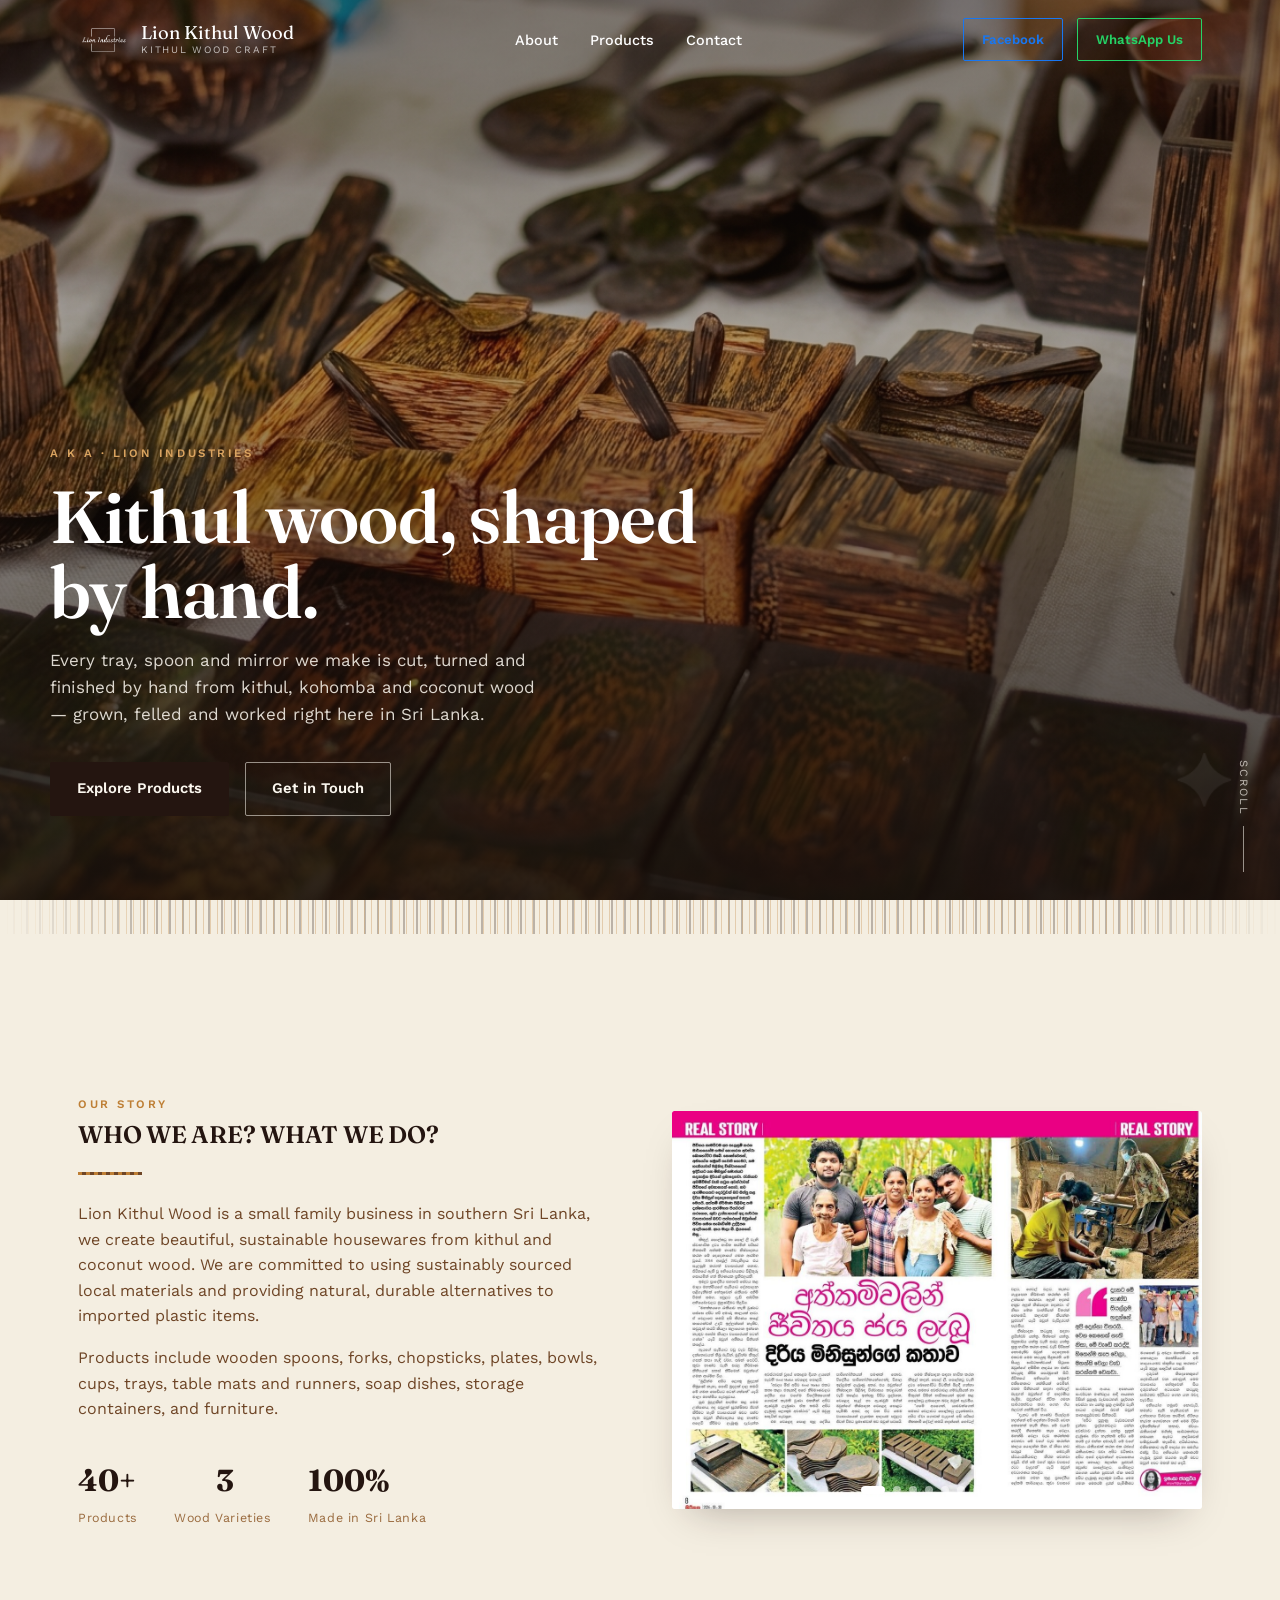
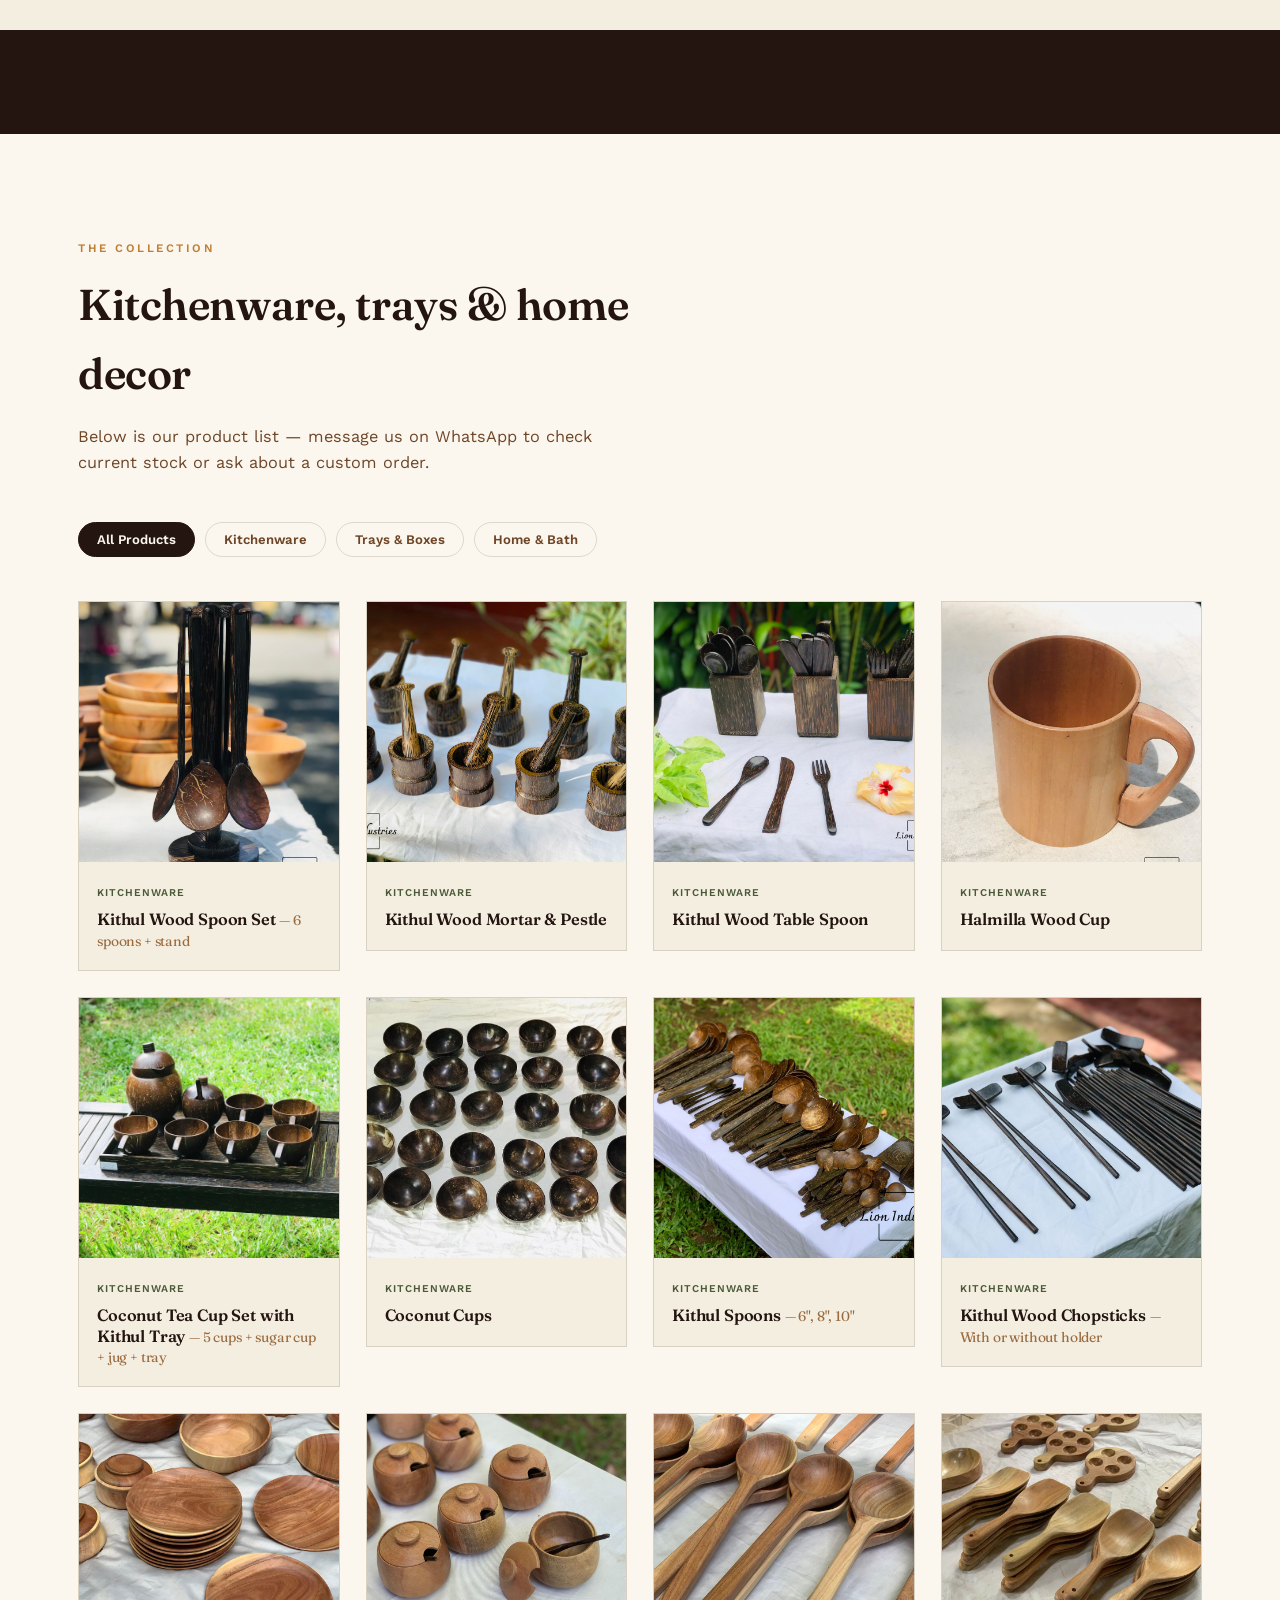
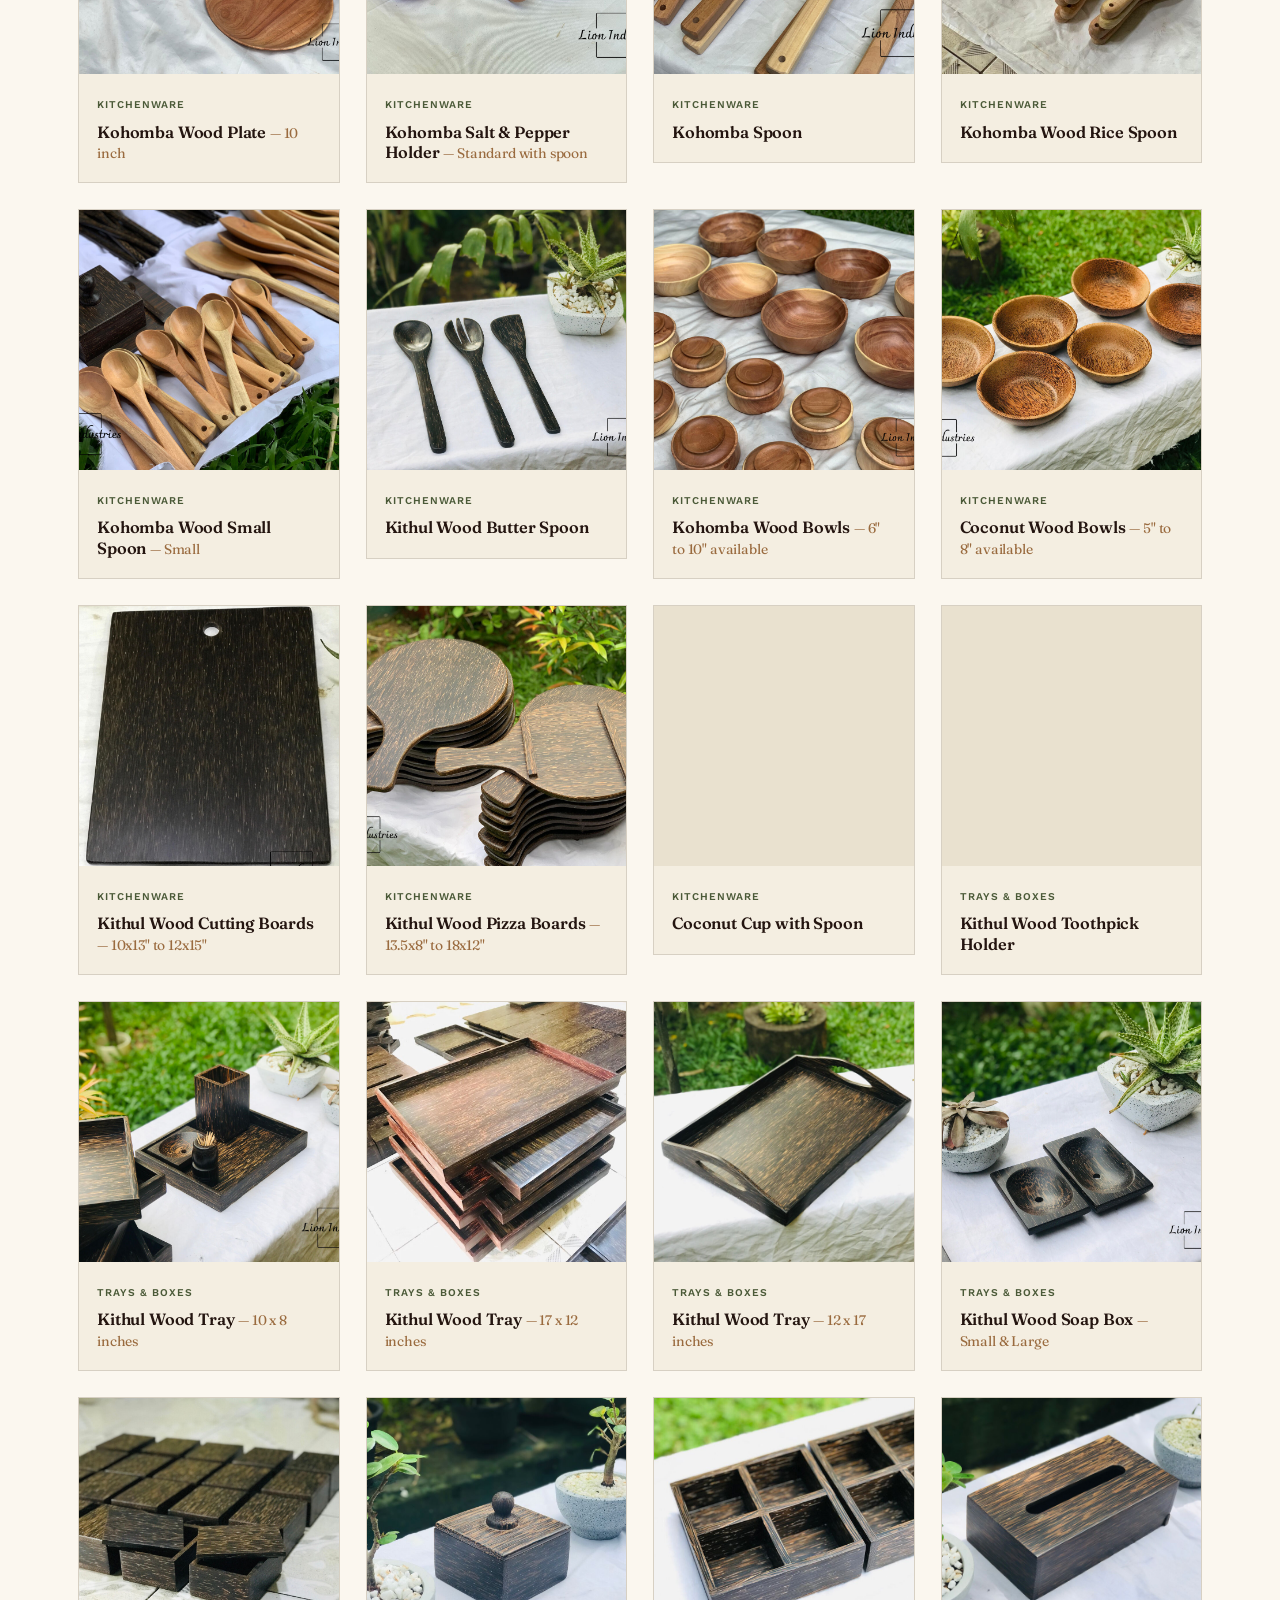
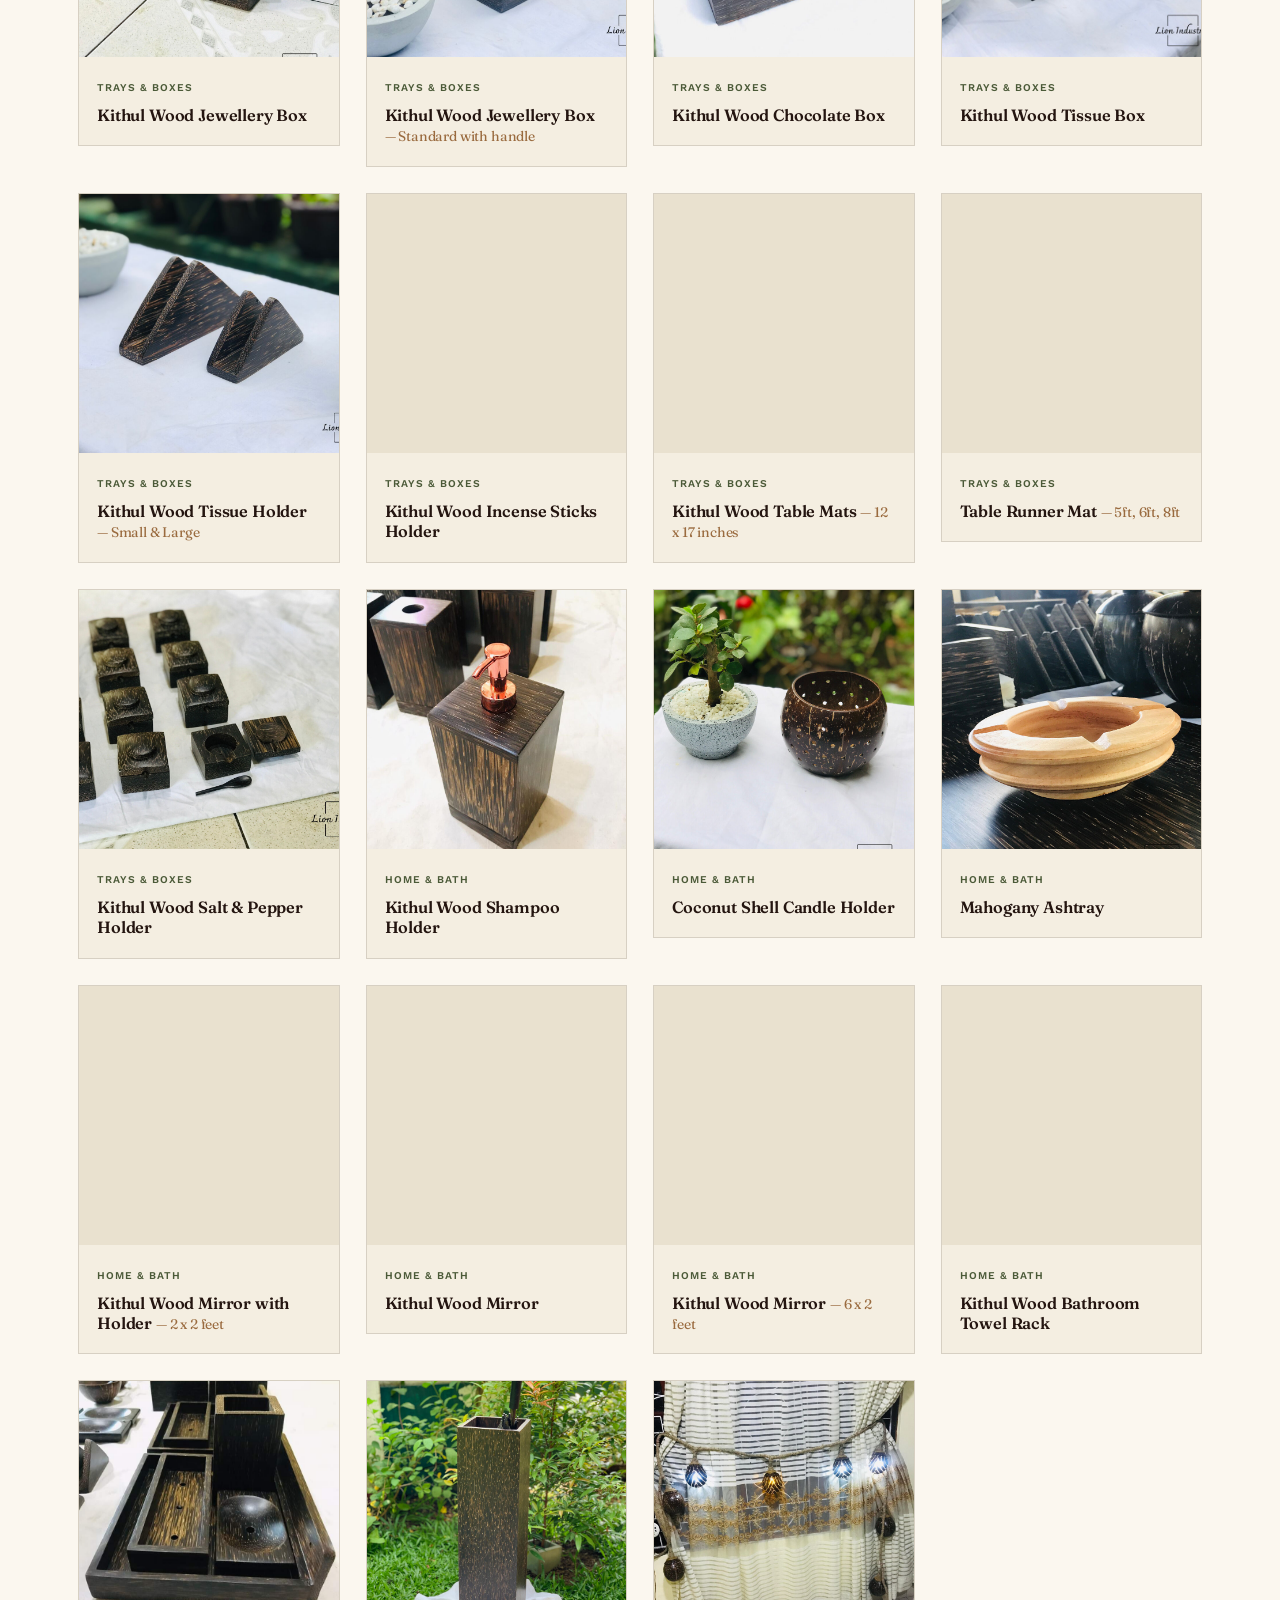
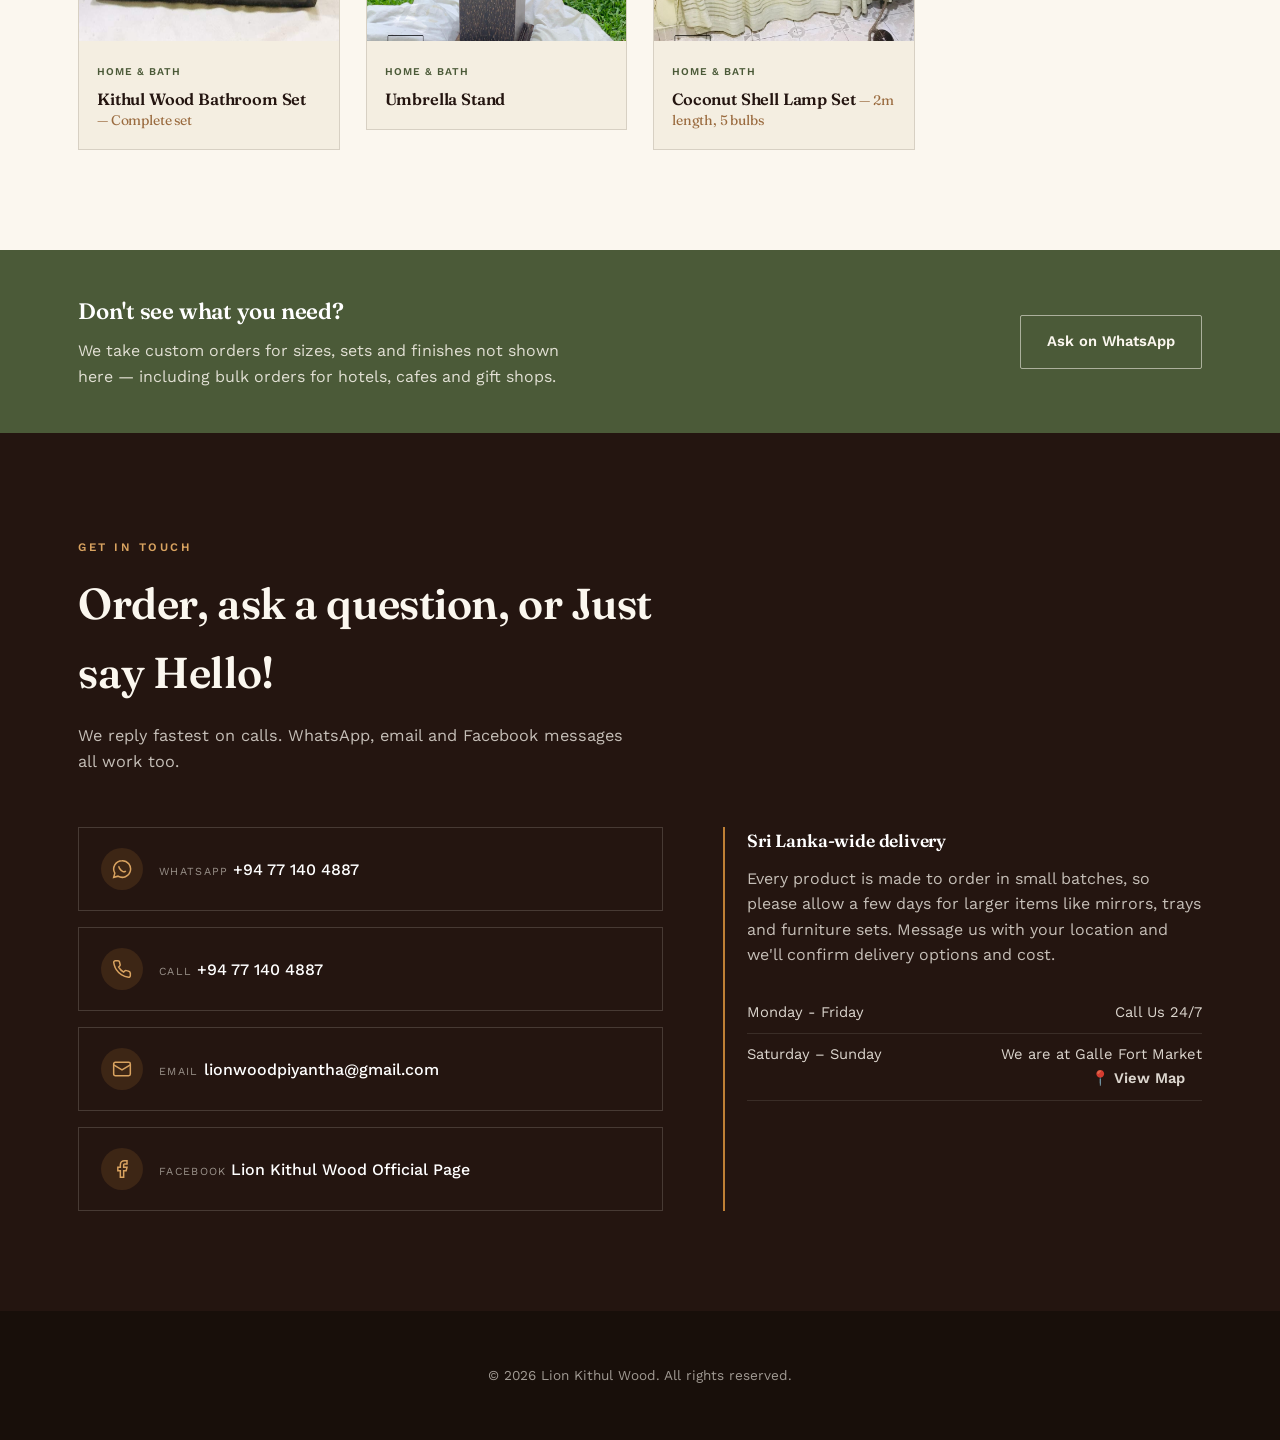
==== index.html @ 5800222e "initial commit" ====
<!DOCTYPE html>
<html lang="en">
<head>
<meta charset="UTF-8">
<meta name="viewport" content="width=device-width, initial-scale=1.0">
<title>Lion Kithul Wood</title>
<meta name="description" content="Lion Industries hand-turns kitchenware, trays, mirrors and home decor from kithul, kohomba and coconut wood in Sri Lanka. Browse the collection and order on WhatsApp.">
<link rel="preconnect" href="https://fonts.googleapis.com">
<link rel="preconnect" href="https://fonts.gstatic.com" crossorigin>
<link href="https://fonts.googleapis.com/css2?family=Fraunces:opsz,wght@9..144,500;9..144,600;9..144,700&family=Work+Sans:wght@400;500;600;700&display=swap" rel="stylesheet">
<link rel="stylesheet" href="styles.css">
</head>
<body>

<!-- ============ HEADER ============ -->
<header class="site-header" id="siteHeader">
  <div class="container">
    <a href="#top" class="brand">
      <img src="images/logo.png" alt="Lion Industries logo">
      <span class="brand-name">Lion Kithul Wood
        <span class="brand-sub">Kithul Wood Craft</span>
      </span>
    </a>
    <nav>
      <ul class="nav-links">
        <li><a href="#about">About</a></li>
        <li><a href="#products">Products</a></li>
        <li><a href="#contact">Contact</a></li>
      </ul>
    </nav>
    <div class="header-cta">
      <a class="btn btn-dark-outline btn-facebook" href="https://www.facebook.com/LionKithulWoodOfficialPage" target="_blank" rel="noopener">Facebook</a>
<a class="btn btn-solid btn-whatsapp" href="https://wa.me/94771404887" target="_blank" rel="noopener">WhatsApp Us</a>
      <button class="nav-toggle" id="navToggle" aria-label="Toggle menu">☰</button>
    </div>
  </div>
</header>

<!-- ============ HERO ============ -->
<section class="hero" id="top">
  <div class="hero-bg" style="background-image:url('images/cover.jpg');"></div>
  <div class="hero-scrim"></div>
  <div class="hero-content container">
    <span class="eyebrow">A K A · Lion Industries</span>
    <h1>Kithul wood, shaped<br>by hand.</h1>
    <p>Every tray, spoon and mirror we make is cut, turned and finished by hand from kithul, kohomba and coconut wood — grown, felled and worked right here in Sri Lanka.</p>
    <div class="hero-actions">
      <a class="btn btn-solid" href="#products">Explore Products</a>
      <a class="btn btn-outline" href="#contact">Get in Touch</a>
    </div>
  </div>
  <div class="hero-scroll-cue">Scroll</div>
</section>

<div class="grain-divider"></div>

<!-- ============ ABOUT ============ -->
<section class="about section-pad" id="about">
  <div class="container">
    <div class="about-grid">
      <div class="about-copy">
        <span class="eyebrow">Our Story</span>
        <h2>WHO WE ARE? WHAT WE DO?</h2>
        <div class="grain-rule"></div>
        <p style="margin-top:26px;">Lion Kithul Wood is a small family business in southern Sri Lanka, we create beautiful, sustainable housewares from kithul and coconut wood. We are committed to using sustainably sourced local materials and providing natural, durable alternatives to imported plastic items.</p>
        <p>Products include wooden spoons, forks, chopsticks, plates, bowls, cups, trays, table mats and runners, soap dishes, storage containers, and furniture.</p>
        <div class="about-stats">
          <div>
            <strong>40+</strong>
            <span>Products</span>
          </div>
          <div>
            <strong>&nbsp;&nbsp;&nbsp;&nbsp;&nbsp;&nbsp; 3</strong>
            <span>Wood Varieties</span>
          </div>
          <div>
            <strong>100%</strong>
            <span>Made in Sri Lanka</span>
          </div>
        </div>
      </div>
      <div class="about-media" id="carouselContainer">
        <div class="carousel-wrapper">
          <img id="carouselImage" src="images/carousel/pic1.jpg" alt="Customer with Lion Industries products">
          <div class="carousel-dots" id="carouselDots"></div>
        </div>
      </div>
    </div>
  </div>
</section>

<!-- ============ MATERIALS STRIP ============ -->
<section class="materials">
  <div class="container">
    
  </div>
</section>

<!-- ============ PRODUCTS ============ -->
<section class="products section-pad" id="products">
  <div class="container">
    <div class="products-top">
      <div class="section-head">
        <span class="eyebrow">The Collection</span>
        <h2>Kitchenware, trays &amp; home decor</h2>
        <p>Below is our product list — message us on WhatsApp to check current stock or ask about a custom order.</p>
      </div>
    </div>
    <div class="filters" id="filters">
      <button class="filter-btn active" data-filter="all">All Products</button>
      <button class="filter-btn" data-filter="kitchen">Kitchenware</button>
      <button class="filter-btn" data-filter="trays">Trays &amp; Boxes</button>
      <button class="filter-btn" data-filter="home">Home &amp; Bath</button>
    </div>
    <div class="product-grid" id="productGrid"></div>
  </div>
</section>

<!-- ============ CUSTOM ORDER BANNER ============ -->
<div class="custom-banner">
  <div class="container">
    <div>
      <h3>Don't see what you need?</h3>
      <p>We take custom orders for sizes, sets and finishes not shown here — including bulk orders for hotels, cafes and gift shops.</p>
    </div>
    <a class="btn btn-outline" href="https://wa.me/94771404887" target="_blank" rel="noopener">Ask on WhatsApp</a>
  </div>
</div>

<!-- ============ CONTACT ============ -->
<section class="contact section-pad" id="contact">
  <div class="container">
    <div class="section-head">
      <span class="eyebrow">Get in Touch</span>
      <h2>Order, ask a question, or Just say Hello!</h2>
      <p>We reply fastest on calls. WhatsApp, email and Facebook messages all work too.</p>
    </div>
    <div class="contact-grid">
      <div class="contact-cards">
        <a class="contact-card" href="https://wa.me/94771404887" target="_blank" rel="noopener">
          <span class="contact-icon">
            <svg width="20" height="20" viewBox="0 0 24 24" fill="none" stroke="currentColor" stroke-width="1.8"><path d="M12 2a10 10 0 0 0-8.6 15L2 22l5.2-1.4A10 10 0 1 0 12 2Z"/><path d="M8.5 8.5c-.3.7-.2 1.6.6 2.9 1 1.6 2.5 3 4.1 3.7 1 .4 1.8.4 2.4 0 .3-.2.6-.6.7-1"/></svg>
          </span>
          <span>
            <span class="label">WhatsApp</span>
            <span class="value">+94 77 140 4887</span>
          </span>
        </a>
        <a class="contact-card" href="tel:+94771404887">
          <span class="contact-icon">
            <svg width="20" height="20" viewBox="0 0 24 24" fill="none" stroke="currentColor" stroke-width="1.8"><path d="M22 16.9v3a2 2 0 0 1-2.2 2 19.8 19.8 0 0 1-8.6-3.1 19.5 19.5 0 0 1-6-6A19.8 19.8 0 0 1 2.1 4.2 2 2 0 0 1 4.1 2h3a2 2 0 0 1 2 1.7c.1.9.3 1.8.6 2.7a2 2 0 0 1-.5 2.1L8 9.7a16 16 0 0 0 6 6l1.2-1.2a2 2 0 0 1 2.1-.5c.9.3 1.8.5 2.7.6a2 2 0 0 1 1.7 2Z"/></svg>
          </span>
          <span>
            <span class="label">Call</span>
            <span class="value">+94 77 140 4887</span>
          </span>
        </a>
        <a class="contact-card" href="mailto:lionwoodpiyantha@gmail.com">
          <span class="contact-icon">
            <svg width="20" height="20" viewBox="0 0 24 24" fill="none" stroke="currentColor" stroke-width="1.8"><rect x="2" y="4" width="20" height="16" rx="2"/><path d="m2 7 10 6 10-6"/></svg>
          </span>
          <span>
            <span class="label">Email</span>
            <span class="value">lionwoodpiyantha@gmail.com</span>
          </span>
        </a>
        <a class="contact-card" href="https://www.facebook.com/LionKithulWoodOfficialPage" target="_blank" rel="noopener">
          <span class="contact-icon">
            <svg width="20" height="20" viewBox="0 0 24 24" fill="none" stroke="currentColor" stroke-width="1.8"><path d="M18 2h-3a5 5 0 0 0-5 5v3H7v4h3v8h4v-8h3l1-4h-4V7a1 1 0 0 1 1-1h3Z"/></svg>
          </span>
          <span>
            <span class="label">Facebook</span>
            <span class="value">Lion Kithul Wood Official Page</span>
          </span>
        </a>
      </div>
      <div class="contact-note">
        <h4>Sri Lanka-wide delivery</h4>
        <p>Every product is made to order in small batches, so please allow a few days for larger items like mirrors, trays and furniture sets. Message us with your location and we'll confirm delivery options and cost.</p>
        <ul class="hours-list">
          <li><span>Monday - Friday</span><span>Call Us 24/7</span></li>
          <li><span>Saturday – Sunday</span><span>We are at Galle Fort Market <br>&nbsp;&nbsp;&nbsp;&nbsp;&nbsp;&nbsp;&nbsp;&nbsp;&nbsp;&nbsp;&nbsp;&nbsp;&nbsp;&nbsp;&nbsp;&nbsp;&nbsp;&nbsp;<a href="https://maps.app.goo.gl/7sUUsW7bbKTYaHwR6" target="_blank" rel="noopener" style="color: var(--dark); font-weight: 600; text-decoration: none;">📍 View Map</a></span></li>
        </ul>
      </div>
    </div>
  </div>
</section>

<!-- ============ FOOTER ============ -->
<footer class="site-footer">
  <div class="container">
    <p style="text-align:center;">
      &copy; <span id="year"></span> Lion Kithul Wood. All rights reserved.
    </p>
  </div>
</footer>

<script>
document.getElementById('year').textContent = new Date().getFullYear();

// ===== CAROUSEL FOR OUR STORY SECTION =====
// Add your customer photos to: /images/carousel/pic1.jpg, pic2.jpg, pic3.jpg, etc.
// They will automatically rotate every 2 seconds

document.addEventListener('DOMContentLoaded', function() {
  const carouselImage = document.getElementById('carouselImage');
  const carouselDots = document.getElementById('carouselDots');
  let currentIndex = 0;
  let images = [];

  // Try to load carousel images dynamically
  async function loadCarouselImages() {
    // Check for images in /images/carousel/ folder
    // Create a list of possible image numbers
    const possibleImages = [];
    
    for (let i = 1; i <= 10; i++) {
      const imagePath = `images/carousel/pic${i}.jpg`;
      const img = new Image();
      img.onload = function() {
        possibleImages.push(imagePath);
      };
      img.src = imagePath;
    }

    // Wait a bit for images to load, then initialize carousel
    setTimeout(() => {
      if (possibleImages.length > 0) {
        images = possibleImages;
        initializeCarousel();
      } else {
        // If no carousel folder, just use default image
        console.log('📸 To add rotating photos: Create /images/carousel/ folder and add pic1.jpg, pic2.jpg, pic3.jpg, etc.');
      }
    }, 1000);
  }

  function initializeCarousel() {
    // Create dots
    carouselDots.innerHTML = '';
    images.forEach((_, index) => {
      const dot = document.createElement('div');
      dot.className = 'dot' + (index === 0 ? ' active' : '');
      dot.onclick = () => showImage(index);
      carouselDots.appendChild(dot);
    });

    // Start auto-rotation (2 seconds per image)
    setInterval(() => {
      currentIndex = (currentIndex + 1) % images.length;
      showImage(currentIndex);
    }, 2000);
  }

  function showImage(index) {
    currentIndex = index;
    carouselImage.style.opacity = '0.5';
    setTimeout(() => {
      carouselImage.src = images[index];
      carouselImage.style.opacity = '1';
    }, 100);

    // Update dots
    document.querySelectorAll('.dot').forEach((dot, i) => {
      dot.classList.toggle('active', i === index);
    });
  }

  loadCarouselImages();
});
</script>
<script src="script.js"></script>
</body>
</html>
---- styles.css ----
/* ===================================================================
   Lion Industries — Kithul Wood Craft
   Design tokens
=================================================================== */
:root{
  --cream: #F4EEE1;
  --cream-2: #FBF7EF;
  --espresso: #241510;
  --espresso-2: #33201A;
  --umber: #6E4526;
  --umber-light: #9A6B3F;
  --amber: #BE7F35;
  --amber-light: #D9A360;
  --olive: #4B5A38;
  --line: rgba(36,21,16,0.14);
  --shadow: 0 18px 40px -20px rgba(36,21,16,0.35);

  --font-display: "Fraunces", "Georgia", serif;
  --font-body: "Work Sans", "Segoe UI", sans-serif;
  --font-mono: "Work Sans", sans-serif;
}

*,*::before,*::after{ box-sizing:border-box; }
html{ scroll-behavior:smooth; }
body{
  margin:0;
  background:var(--cream);
  color:var(--espresso);
  font-family:var(--font-body);
  font-size:16px;
  line-height:1.6;
  -webkit-font-smoothing:antialiased;
}
img{ max-width:100%; display:block; }
a{ color:inherit; text-decoration:none; }
h1,h2,h3,h4{
  font-family:var(--font-display);
  font-weight:600;
  margin:0;
  letter-spacing:-0.01em;
}
.eyebrow{
  font-family:var(--font-body);
  font-size:0.72rem;
  letter-spacing:0.22em;
  text-transform:uppercase;
  color:var(--amber);
  font-weight:600;
}
.container{
  max-width:1180px;
  margin:0 auto;
  padding:0 28px;
}
.btn{
  display:inline-flex;
  align-items:center;
  gap:8px;
  padding:14px 26px;
  border-radius:2px;
  font-weight:600;
  font-size:0.92rem;
  border:1.5px solid var(--espresso);
  cursor:pointer;
  transition:transform .18s ease, background .18s ease, color .18s ease, border-color .18s ease;
}
.btn-solid{
  background:var(--espresso);
  color:var(--cream-2);
}
.btn-solid:hover{ background:var(--umber); border-color:var(--umber); transform:translateY(-2px); }
.btn-outline{
  background:transparent;
  color:var(--cream-2);
  border-color:rgba(251,247,239,0.55);
}
.btn-outline:hover{ background:rgba(251,247,239,0.12); transform:translateY(-2px); }
.btn-dark-outline{
  background:transparent;
  color:var(--espresso);
  border-color:var(--espresso);
}
.btn-dark-outline:hover{ background:var(--espresso); color:var(--cream-2); transform:translateY(-2px); }

/* ---------- Wood-grain signature motif ---------- */
.grain-divider{
  height:34px;
  width:100%;
  background-image:
    repeating-linear-gradient(90deg,
      rgba(190,127,53,0.55) 0px, rgba(190,127,53,0.55) 1px,
      transparent 1px, transparent 7px),
    repeating-linear-gradient(90deg,
      rgba(36,21,16,0.5) 0px, rgba(36,21,16,0.5) 2px,
      transparent 2px, transparent 13px);
  opacity:0.55;
  mask-image: linear-gradient(90deg, transparent, black 12%, black 88%, transparent);
}
.grain-rule{
  height:3px;
  width:64px;
  background:repeating-linear-gradient(90deg, var(--amber) 0 4px, var(--umber) 4px 8px);
  margin:18px 0 0;
}
.grain-rule.center{ margin-left:auto; margin-right:auto; }

/* ---------- Header ---------- */
.site-header{
  position:fixed;
  top:0; left:0; right:0;
  z-index:100;
  padding:18px 0;
  transition:background .3s ease, padding .3s ease, box-shadow .3s ease;
}
.site-header .container{
  display:flex;
  align-items:center;
  justify-content:space-between;
  gap:20px;
}
.site-header.scrolled{
  background:rgba(244,238,225,0.94);
  backdrop-filter:blur(6px);
  padding:10px 0;
  box-shadow:0 2px 18px rgba(36,21,16,0.08);
}
.brand{ display:flex; align-items:center; gap:12px; }
.brand img{ height:40px; width:auto; filter:brightness(0) invert(1); transition:filter .3s ease; }
.site-header.scrolled .brand img{ filter:none; }
.brand-name{
  font-family:var(--font-display);
  font-size:1.15rem;
  color:#fff;
  transition:color .3s ease;
  line-height:1.1;
}
.site-header.scrolled .brand-name{ color:var(--espresso); }
.brand-sub{
  display:block;
  font-family:var(--font-body);
  font-size:0.62rem;
  letter-spacing:0.18em;
  text-transform:uppercase;
  color:rgba(255,255,255,0.7);
  margin-top:2px;
}
.site-header.scrolled .brand-sub{ color:var(--umber); }

.nav-links{
  display:flex;
  gap:32px;
  list-style:none;
  margin:0; padding:0;
}
.nav-links a{
  color:#fff;
  font-size:0.9rem;
  font-weight:500;
  transition:color .3s ease, opacity .2s ease;
  position:relative;
  padding-bottom:4px;
}
.site-header.scrolled .nav-links a{ color:var(--espresso); }
.nav-links a:hover{ opacity:0.7; }

.header-cta{ display:flex; align-items:center; gap:14px; }
.header-cta .btn{ padding:10px 18px; font-size:0.82rem; }
.site-header:not(.scrolled) .header-cta .btn-dark-outline{
  color:#fff; border-color:rgba(255,255,255,0.55);
}
.site-header:not(.scrolled) .header-cta .btn-dark-outline:hover{
  background:rgba(255,255,255,0.12);
}

.nav-toggle{ display:none; }

/* ---------- Hero ---------- */
.hero{
  position:relative;
  min-height:100vh;
  display:flex;
  align-items:flex-end;
  overflow:hidden;
}
.hero-bg{
  position:absolute; inset:0;
  background-size:cover;
  background-position:center 42%;
  transform:scale(1.03);
}
.hero-scrim{
  position:absolute; inset:0;
  background:
    linear-gradient(180deg, rgba(24,14,10,0.55) 0%, rgba(24,14,10,0.35) 38%, rgba(20,12,8,0.86) 100%);
}
.hero-content{
  position:relative;
  z-index:2;
  width:100%;
  padding:0 0 84px;
  color:var(--cream-2);
}
.hero-content .eyebrow{ color:var(--amber-light); }
.hero-content h1{
  font-size:clamp(2.6rem, 6vw, 4.6rem);
  color:#fff;
  margin-top:14px;
  max-width:14ch;
  line-height:1.02;
}
.hero-content p{
  max-width:46ch;
  margin-top:18px;
  font-size:1.06rem;
  color:rgba(251,247,239,0.86);
}
.hero-actions{
  display:flex;
  gap:16px;
  margin-top:34px;
  flex-wrap:wrap;
}
.hero-scroll-cue{
  position:absolute;
  right:28px; bottom:28px;
  z-index:2;
  color:rgba(251,247,239,0.7);
  font-size:0.7rem;
  letter-spacing:0.18em;
  text-transform:uppercase;
  writing-mode:vertical-rl;
  display:flex;
  align-items:center;
  gap:10px;
}
.hero-scroll-cue::after{
  content:"";
  width:1px; height:46px;
  background:rgba(251,247,239,0.55);
}

/* ---------- Section shared ---------- */
section{ position:relative; }
.section-pad{ padding:100px 0; }
.section-head{ max-width:640px; }
.section-head h2{
  font-size:clamp(1.9rem, 3.4vw, 2.7rem);
  margin-top:10px;
}
.section-head p{
  margin-top:16px;
  color:var(--umber);
  font-size:1.02rem;
  max-width:56ch;
}

/* ---------- About ---------- */
.about{ background:var(--cream); }
.about-grid{
  display:grid;
  grid-template-columns:1fr 1fr;
  gap:64px;
  align-items:center;
  margin-top:56px;
}
.about-copy p{
  color:var(--umber);
  margin:0 0 16px;
}
.about-copy p:last-child{ margin-bottom:0; }
.about-stats{
  display:flex;
  gap:36px;
  margin-top:34px;
  flex-wrap:wrap;
}
.about-stats div strong{
  display:block;
  font-family:var(--font-display);
  font-size:1.9rem;
  color:var(--espresso);
}
.about-stats div span{
  font-size:0.78rem;
  color:var(--umber-light);
  letter-spacing:0.05em;
}
.about-media{
  position:relative;
}

.carousel-wrapper {
  position: relative;
  width: 100%;
  aspect-ratio: 4/3;
  min-height: 350px;
  overflow: hidden;
  border-radius: 2px;
  box-shadow: var(--shadow);
}

@media (max-width: 768px) {
  .carousel-wrapper {
    min-height: 280px;
  }
}

@media (max-width: 480px) {
  .carousel-wrapper {
    min-height: 220px;
    aspect-ratio: 4/3;
  }
}

.about-media img{
  width:100%;
  height: 100%;
  object-fit:cover;
  border-radius:2px;
  transition: opacity 0.8s ease-in-out;
  opacity: 1;
}

.carousel-dots {
  position: absolute;
  bottom: 15px;
  left: 50%;
  transform: translateX(-50%);
  display: flex;
  gap: 8px;
  z-index: 10;
}

.dot {
  width: 8px;
  height: 8px;
  border-radius: 50%;
  background: rgba(255, 255, 255, 0.5);
  cursor: pointer;
  transition: all 0.3s ease;
}

.dot.active {
  background: white;
  width: 24px;
  border-radius: 4px;
}

.about-media::before{
  content:"";
  position:absolute;
  top:-18px; left:-18px;
  width:100%; height:100%;
  border:1.5px solid var(--amber);
  z-index:-1;
}

/* ---------- Materials strip ---------- */
.materials{
  background:var(--espresso);
  color:var(--cream-2);
  padding:52px 0;
}
.materials .container{
  display:flex;
  flex-wrap:wrap;
  gap:40px;
  justify-content:space-between;
  align-items:center;
}
.material-item{ display:flex; align-items:baseline; gap:10px; }
.material-item .num{
  font-family:var(--font-display);
  color:var(--amber-light);
  font-size:0.85rem;
}
.material-item .label{
  font-size:0.95rem;
  color:rgba(251,247,239,0.9);
}

/* ---------- Products ---------- */
.products{ background:var(--cream-2); }
.products-top{
  display:flex;
  justify-content:space-between;
  align-items:flex-end;
  gap:24px;
  flex-wrap:wrap;
}
.filters{
  display:flex;
  gap:10px;
  flex-wrap:wrap;
  margin-top:30px;
}
.filter-btn{
  padding:9px 18px;
  border:1px solid var(--line);
  background:transparent;
  border-radius:20px;
  font-size:0.82rem;
  font-weight:600;
  color:var(--umber);
  cursor:pointer;
  transition:all .18s ease;
  font-family:var(--font-body);
}
.filter-btn:hover{ border-color:var(--amber); color:var(--espresso); }
.filter-btn.active{
  background:var(--espresso);
  border-color:var(--espresso);
  color:var(--cream-2);
}

.product-grid{
  display:grid;
  grid-template-columns:repeat(4, 1fr);
  gap:26px;
  margin-top:44px;
}
.product-card{
  background:var(--cream);
  border:1px solid var(--line);
  overflow:hidden;
  transition:transform .22s ease, box-shadow .22s ease;
  cursor:pointer;
}
.product-card:hover{ transform:translateY(-5px); box-shadow:var(--shadow); }
.product-media{
  aspect-ratio:1/1;
  overflow:hidden;
  background:#e9e1cf;
}
.product-media img{
  width:100%; height:100%;
  object-fit:cover;
  transition:transform .5s ease;
}
.product-card:hover .product-media img{ transform:scale(1.07); }
.product-info{ padding:16px 18px 20px; }
.product-info .cat-chip{
  font-size:0.65rem;
  letter-spacing:0.1em;
  text-transform:uppercase;
  color:var(--olive);
  font-weight:600;
}
.product-info h3{
  font-size:1.02rem;
  margin-top:6px;
  line-height:1.25;
  font-weight:600;
}
.product-info .price{
  margin-top:10px;
  font-family:var(--font-display);
  color:var(--amber);
  font-size:1.05rem;
}
.product-info .price small{
  font-family:var(--font-body);
  color:var(--umber-light);
  font-size:0.72rem;
  display:block;
  margin-top:2px;
  font-weight:500;
}

.load-more-wrap{
  text-align:center;
  margin-top:48px;
}

/* ---------- Custom order banner ---------- */
.custom-banner{
  background:var(--olive);
  color:var(--cream-2);
  padding:44px 0;
}
.custom-banner .container{
  display:flex;
  align-items:center;
  justify-content:space-between;
  gap:24px;
  flex-wrap:wrap;
}
.custom-banner h3{ font-size:1.4rem; color:#fff; }
.custom-banner p{ margin:8px 0 0; color:rgba(251,247,239,0.85); max-width:52ch; }

/* ---------- Contact ---------- */
.contact{
  background:var(--espresso);
  color:var(--cream-2);
}
.contact .section-head p{ color:rgba(251,247,239,0.75); }
.contact .eyebrow{ color:var(--amber-light); }
.contact-grid{
  display:grid;
  grid-template-columns:1.1fr 0.9fr;
  gap:60px;
  margin-top:52px;
}
.contact-cards{
  display:grid;
  gap:16px;
}
.contact-card{
  display:flex;
  align-items:center;
  gap:16px;
  padding:20px 22px;
  border:1px solid rgba(251,247,239,0.16);
  transition:border-color .2s ease, background .2s ease;
}
.contact-card:hover{ border-color:var(--amber); background:rgba(251,247,239,0.04); }
.contact-icon{
  width:42px; height:42px;
  flex:0 0 42px;
  border-radius:50%;
  display:flex; align-items:center; justify-content:center;
  background:rgba(190,127,53,0.16);
  color:var(--amber-light);
}
.contact-card .label{
  font-size:0.68rem;
  letter-spacing:0.12em;
  text-transform:uppercase;
  color:rgba(251,247,239,0.55);
}
.contact-card .value{
  font-size:1rem;
  margin-top:3px;
  color:#fff;
  font-weight:500;
}
.contact-note{
  border-left:2px solid var(--amber);
  padding-left:22px;
}
.contact-note h4{
  font-size:1.1rem;
  color:#fff;
}
.contact-note p{
  color:rgba(251,247,239,0.75);
  margin-top:10px;
}
.hours-list{
  margin-top:24px;
  list-style:none;
  padding:0;
  font-size:0.92rem;
}
.hours-list li{
  display:flex;
  justify-content:space-between;
  padding:9px 0;
  border-bottom:1px solid rgba(251,247,239,0.1);
  color:rgba(251,247,239,0.85);
}

/* ---------- Footer ---------- */
.site-footer{
  background:#180F0A;
  color:rgba(251,247,239,0.6);
  padding:40px 0;
  font-size:0.85rem;
}
.site-footer .container{
  display:flex;
  justify-content:center;
  align-items:center;
  flex-wrap:wrap;
  gap:14px;
}
.footer-brand{ display:flex; align-items:center; gap:10px; color:rgba(251,247,239,0.85); font-family:var(--font-display); }
.footer-brand img{ height:24px; filter:brightness(0) invert(1); opacity:0.85; }
.footer-links{ display:flex; gap:20px; }
.footer-links a:hover{ color:#fff; }

/* ---------- Responsive ---------- */
@media (max-width: 980px){
  .about-grid{ grid-template-columns:1fr; gap:40px; }
  .about-media{ order:-1; }
  .contact-grid{ grid-template-columns:1fr; gap:40px; }
  .product-grid{ grid-template-columns:repeat(3,1fr); }
}
@media (max-width: 760px){
  /* Mobile optimizations */
  .nav-links, .header-cta .btn-dark-outline{ display:none; }
  .nav-toggle{
    display:flex; align-items:center; justify-content:center;
    width:44px; height:44px;
    border:1.5px solid rgba(255,255,255,0.6);
    background:transparent;
    color:#fff;
    cursor:pointer;
    font-size:24px;
    -webkit-touch-callout:none;
  }
  .site-header.scrolled .nav-toggle{ border-color:var(--espresso); color:var(--espresso); }
  .site-header.nav-open .nav-links{
    display:flex;
    position:absolute;
    top:100%; left:0; right:0;
    background:var(--cream-2);
    flex-direction:column;
    padding:20px 28px;
    gap:18px;
    box-shadow:0 12px 24px rgba(0,0,0,0.15);
  }
  .site-header.nav-open .nav-links a{ color:var(--espresso); }
  .product-grid{ grid-template-columns:repeat(2,1fr); gap:16px; }
  .section-pad{ padding:50px 0; }
  .materials .container{ flex-direction:column; align-items:flex-start; gap:16px; }
  .custom-banner .container{ flex-direction:column; align-items:flex-start; }
  
  /* Product cards mobile */
  .product-info{ padding:14px 16px 18px; }
  .product-info h3{ font-size:0.95rem; margin-top:8px; }
  .price{ font-size:1rem; }
  
  /* Button sizing for touch */
  .btn{ min-height:44px; min-width:44px; }
  
  /* Hero mobile */
  .hero-content h1{ font-size:2rem; line-height:1.2; }
  .hero-content p{ font-size:0.95rem; line-height:1.5; }
  
  /* Contact section */
  .contact-card{ padding:16px; }
  .contact-card .contact-icon{ font-size:18px; }
  
  /* Filter buttons */
  .filter-btn{ padding:10px 16px; font-size:0.85rem; }
  
  /* Section heading */
  .section-head h2{ font-size:1.8rem; }
  .section-head p{ font-size:0.95rem; }
}
@media (max-width: 600px){
  /* Extra small screens */
  .product-grid{ grid-template-columns:repeat(2,1fr); gap:14px; }
  .container{ padding:0 16px; }
  .section-pad{ padding:40px 0; }
  
  /* Header */
  .site-header .container{ gap:12px; }
  .brand-name{ font-size:1rem; }
  
  /* Hero section */
  .hero-content{ padding:60px 0 80px; }
  .hero-content .eyebrow{ font-size:0.65rem; }
  .hero-content h1{ font-size:1.75rem; }
  .hero-content p{ font-size:0.9rem; }
  .hero-actions{ gap:10px; }
  
  /* Section headings */
  .section-head{ margin-bottom:30px; }
  .section-head h2{ font-size:1.6rem; }
  
  /* About section */
  .about-stats{ grid-template-columns:repeat(3,1fr); gap:20px; }
  .about-stats div strong{ font-size:1.8rem; }
  .about-stats div span{ font-size:0.75rem; }
  
  /* Buttons - better touch targets */
  .btn{ padding:13px 20px; font-size:0.88rem; min-height:44px; display:inline-flex; align-items:center; }
  .header-cta{ gap:8px; }
  .header-cta .btn { padding:11px 15px; font-size:0.8rem; min-height:44px; }
  
  /* Contact cards */
  .contact-card{ flex-direction:column; padding:14px; }
  .contact-card .contact-icon{ font-size:16px; }
  .contact-card span{ display:block; }
  .contact-card .label{ font-size:0.8rem; }
  .contact-card .value{ font-size:0.9rem; }
}
@media (max-width: 480px){
  .product-grid{ grid-template-columns:repeat(2,1fr); gap:12px; }
  .hero-content h1{ max-width:none; font-size:1.5rem; }
  .contact-card{ padding:14px; min-height:auto; }
  
  /* Better touch targets on mobile (44px minimum) */
  .filter-btn{ padding:11px 16px; font-size:0.85rem; min-height:44px; display:inline-flex; align-items:center; }
  .btn{ padding:14px 18px; font-size:0.88rem; min-height:44px; }
  
  /* Optimize for very small devices */
  .grain-divider{ height:20px; }
  .custom-banner .container{ gap:16px; padding:20px 16px; }
  .custom-banner h3{ font-size:1.3rem; }
  .custom-banner p{ font-size:0.9rem; }
  
  /* Mobile nav improvements */
  .site-header.nav-open .nav-links{ padding:15px 16px; gap:12px; }
  
  /* Better spacing on mobile */
  .section-pad{ padding:30px 0; }
}

@media (prefers-reduced-motion: reduce){
  *{ animation-duration:0.01ms !important; transition-duration:0.01ms !important; scroll-behavior:auto !important; }
}
/* Facebook blue border only */
.btn-facebook {
  background: transparent !important;
  border-color: #1877F2 !important;
  color: #1877F2 !important;
}

.btn-facebook:hover {
  background: #1877F2 !important;
  color: #fff !important;
}

/* WhatsApp green border only */
.btn-whatsapp {
  background: transparent !important;
  border-color: #25D366 !important;
  color: #25D366 !important;
}

.btn-whatsapp:hover {
  background: #25D366 !important;
  color: #fff !important;
}

/* Focus visibility */
a:focus-visible, button:focus-visible{
  outline:2px solid var(--amber);
  outline-offset:3px;
}
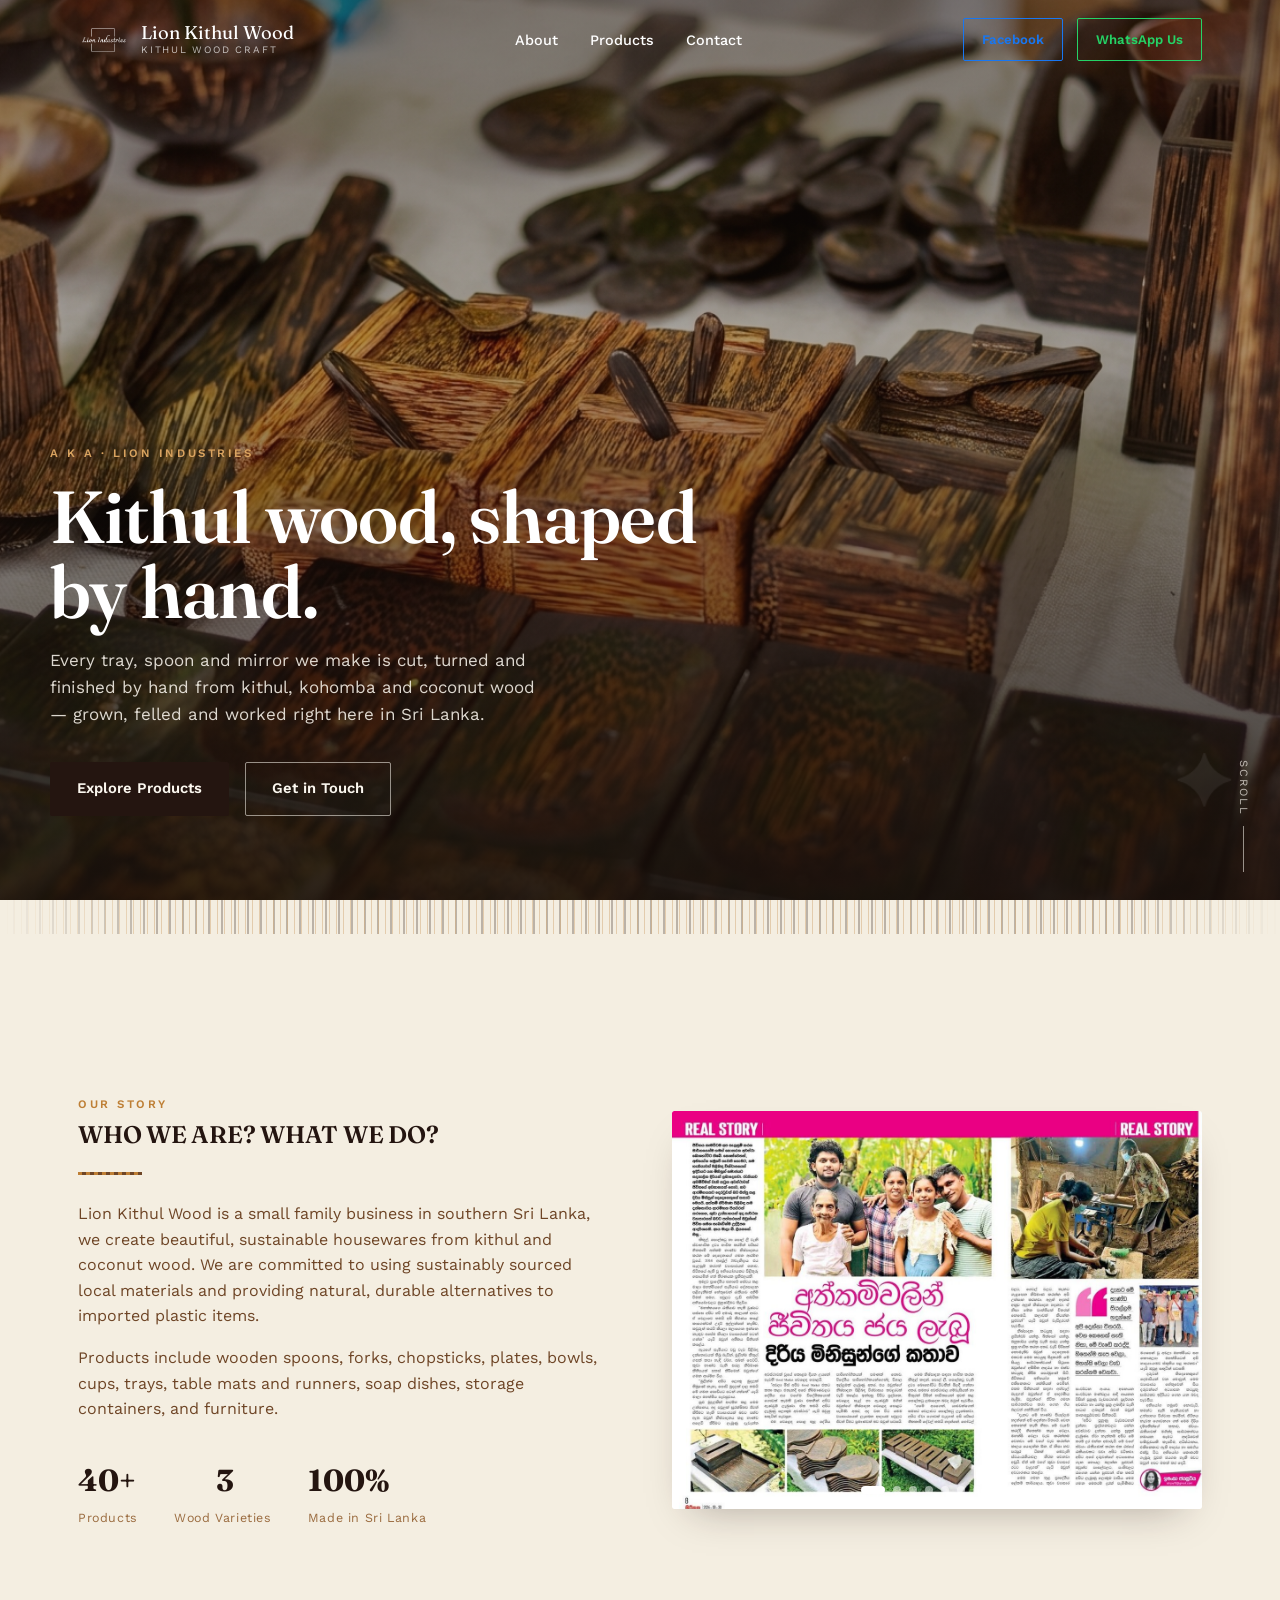
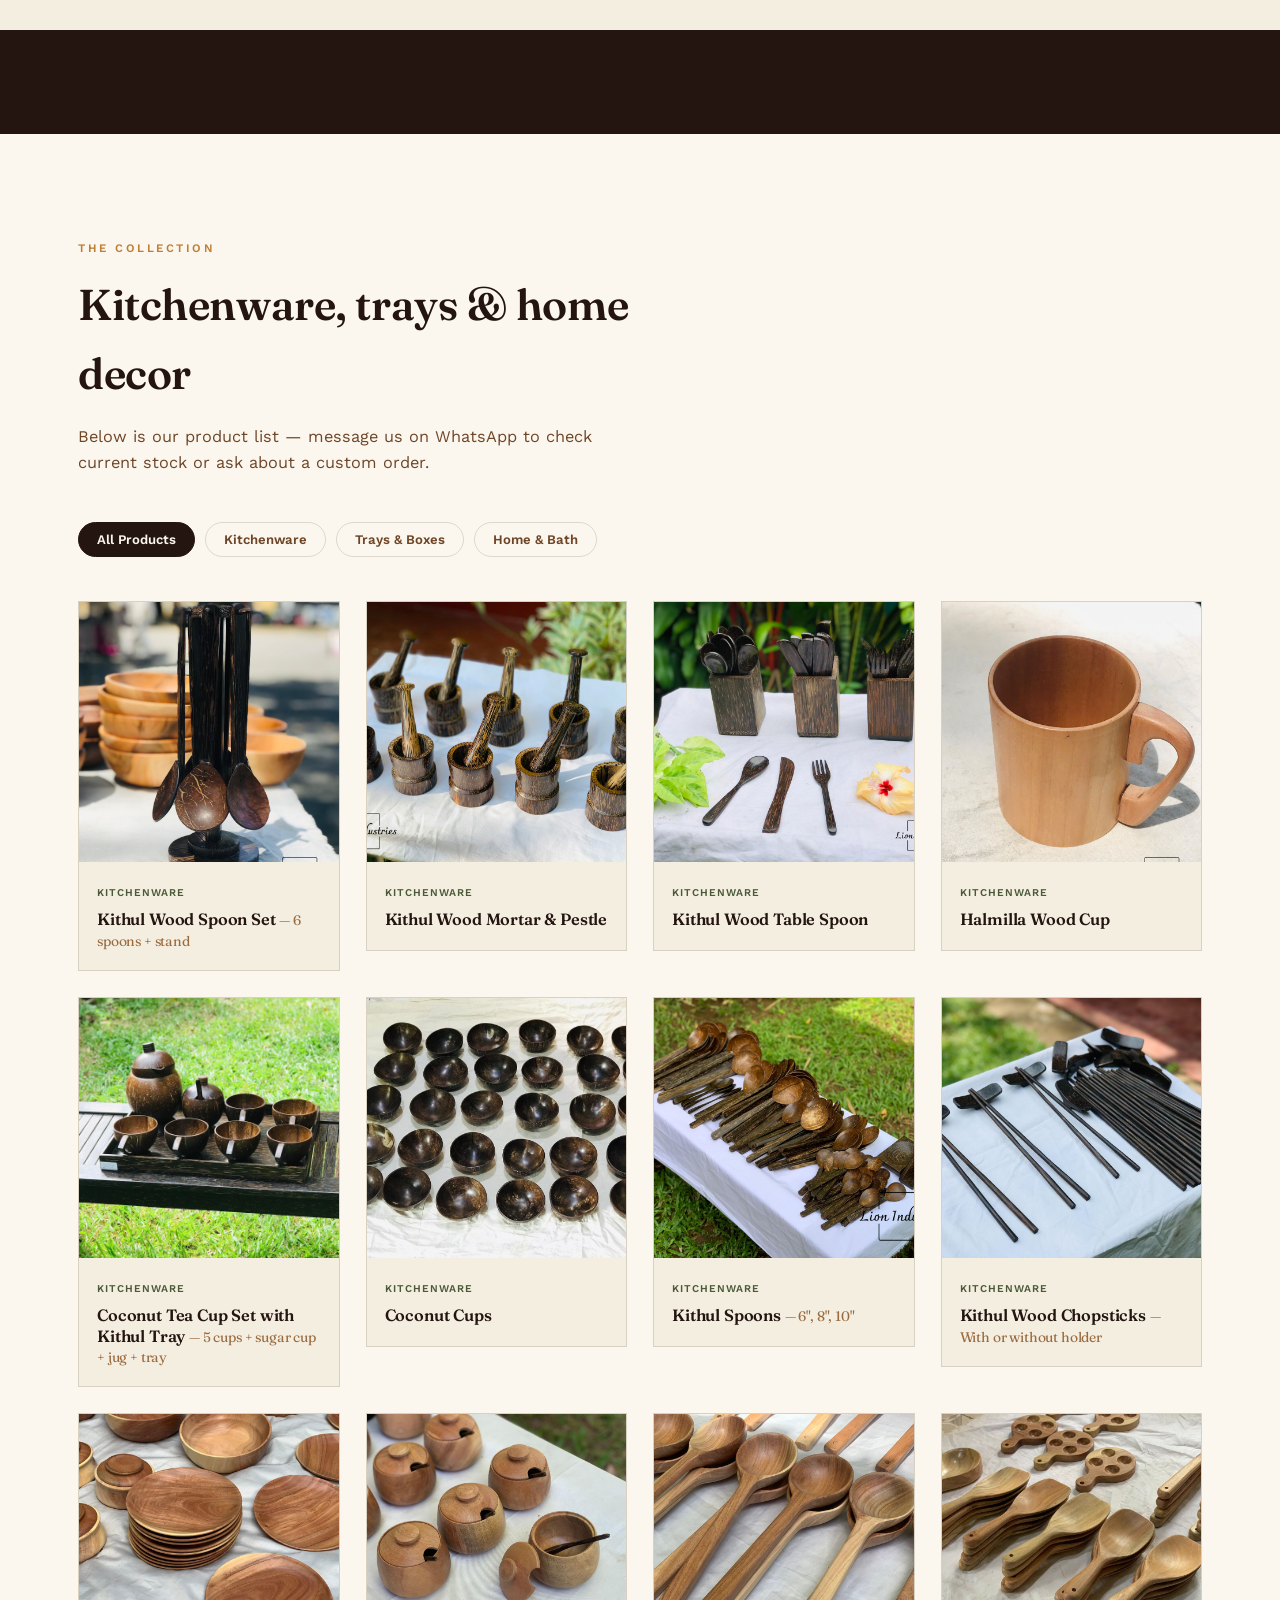
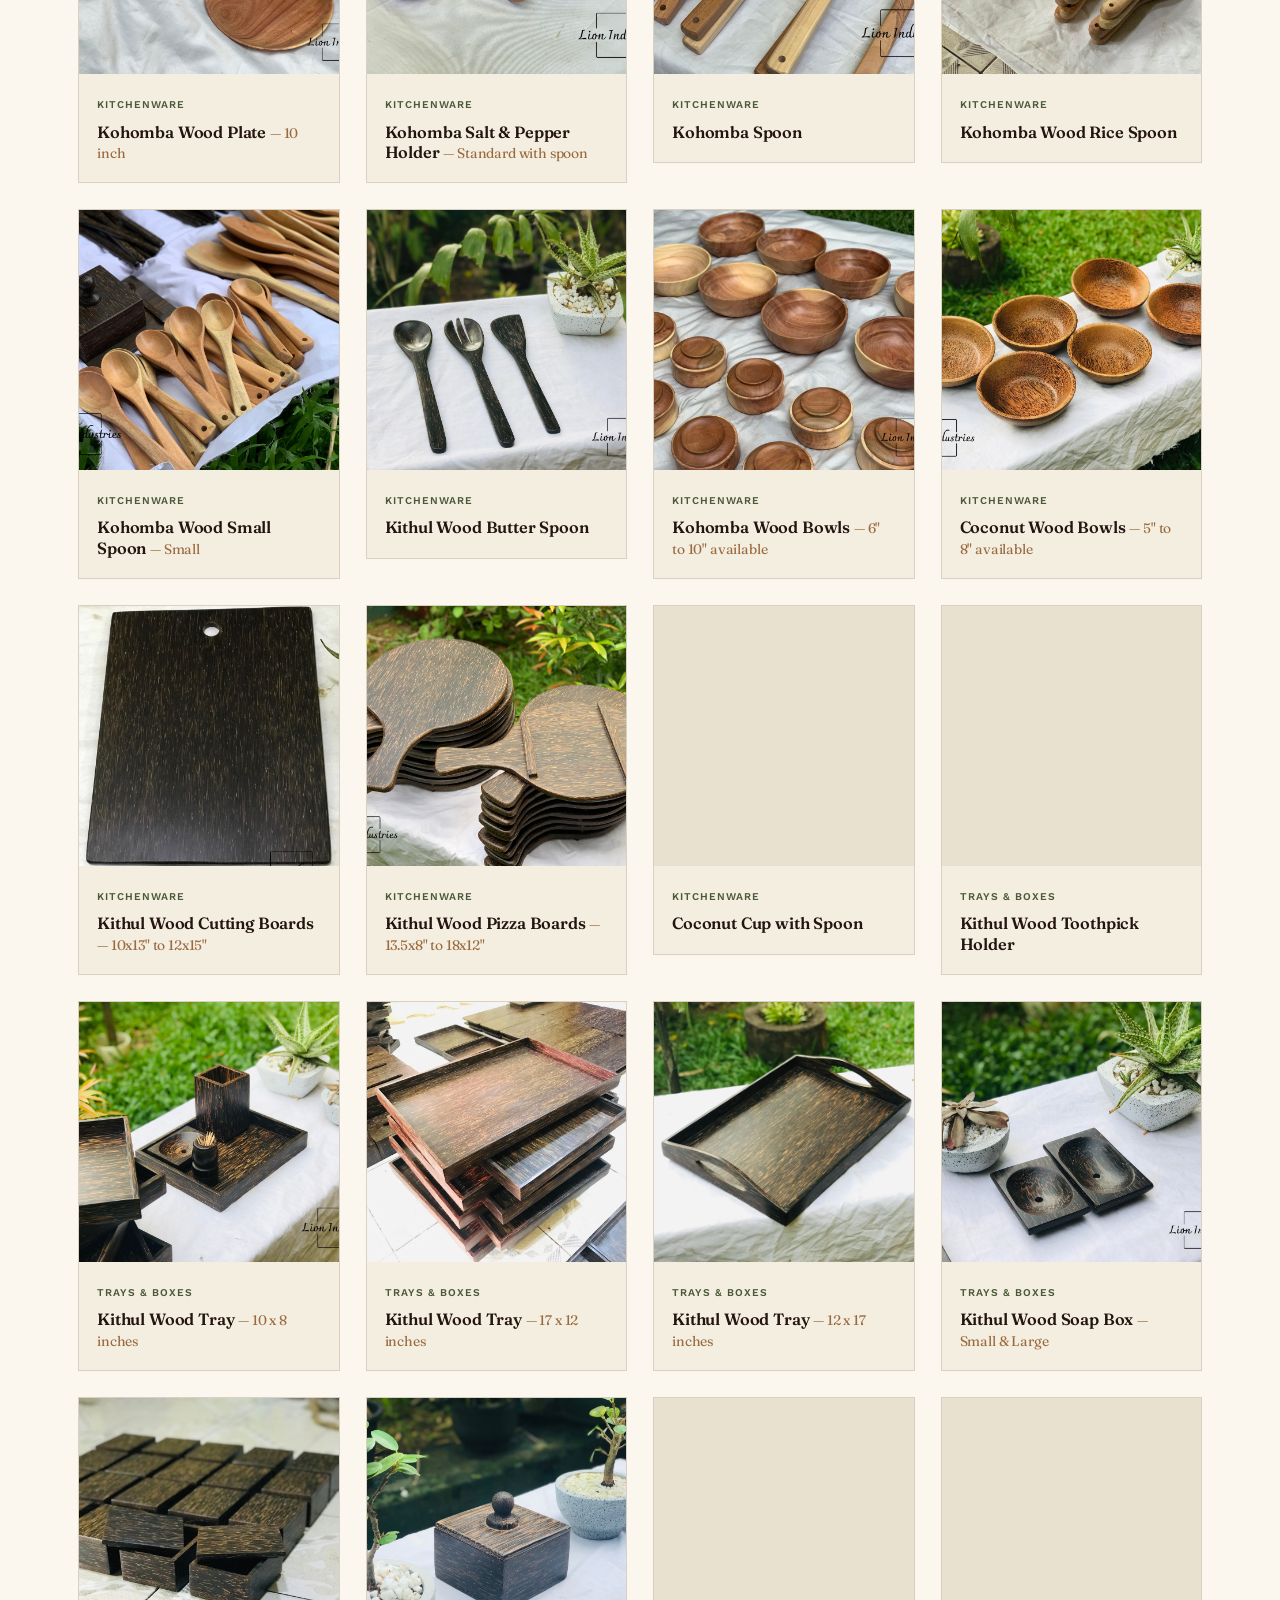
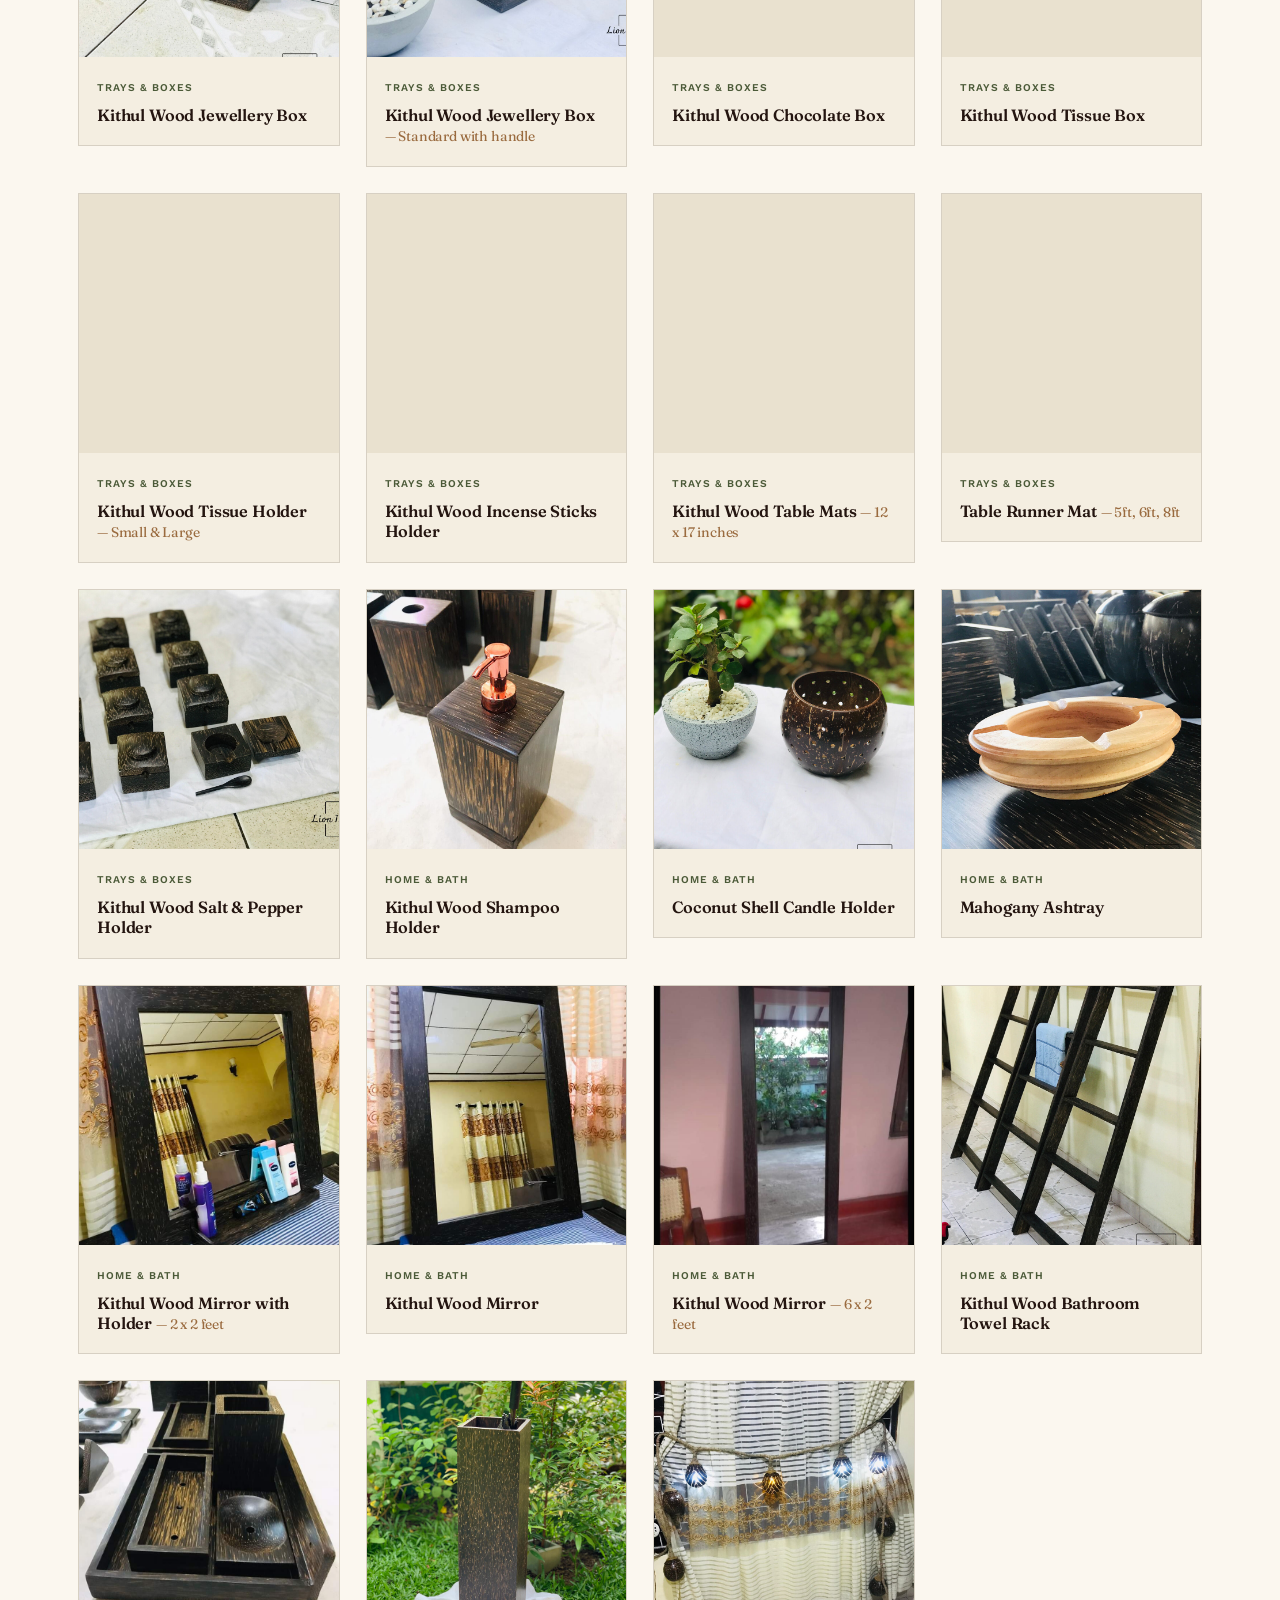
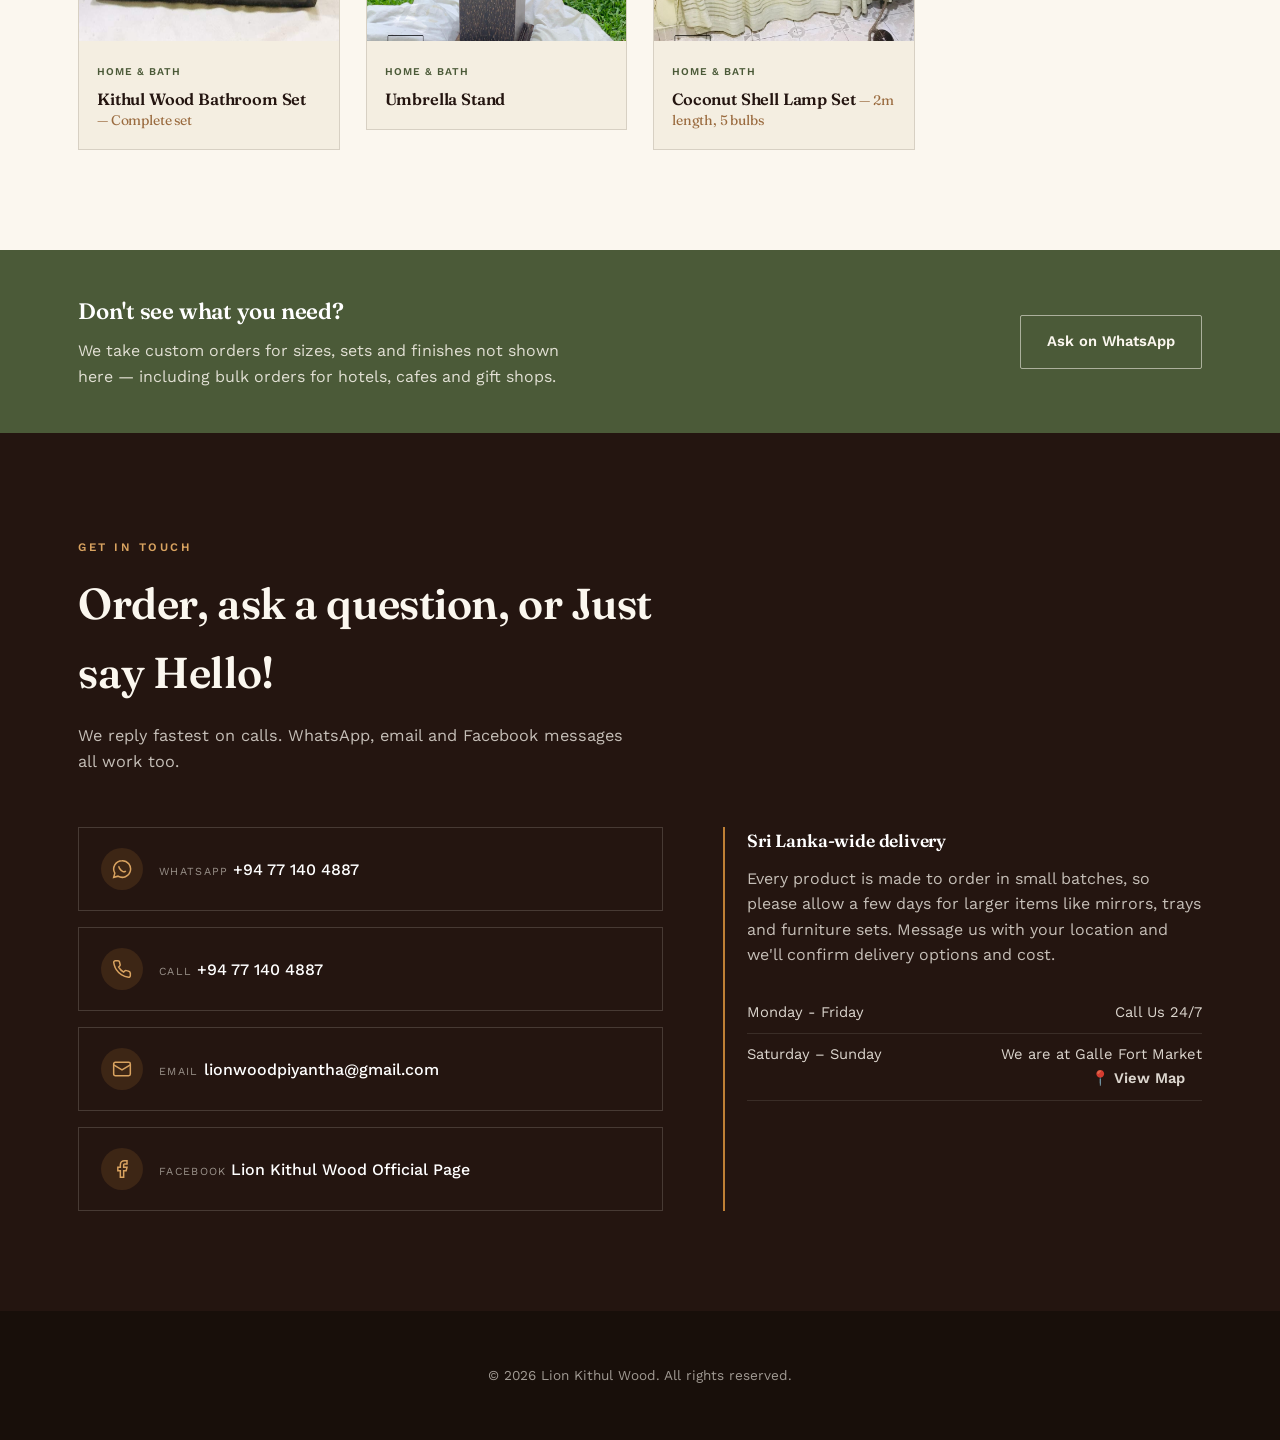
==== commit 6bddcb94: "added the logo icon" ====
--- a/index.html
+++ b/index.html
@@ -9,6 +9,7 @@
 <link rel="preconnect" href="https://fonts.gstatic.com" crossorigin>
 <link href="https://fonts.googleapis.com/css2?family=Fraunces:opsz,wght@9..144,500;9..144,600;9..144,700&family=Work+Sans:wght@400;500;600;700&display=swap" rel="stylesheet">
 <link rel="stylesheet" href="styles.css">
+<link rel="icon" type="image/x-icon" href="images/favicon.ico">
 </head>
 <body>
 
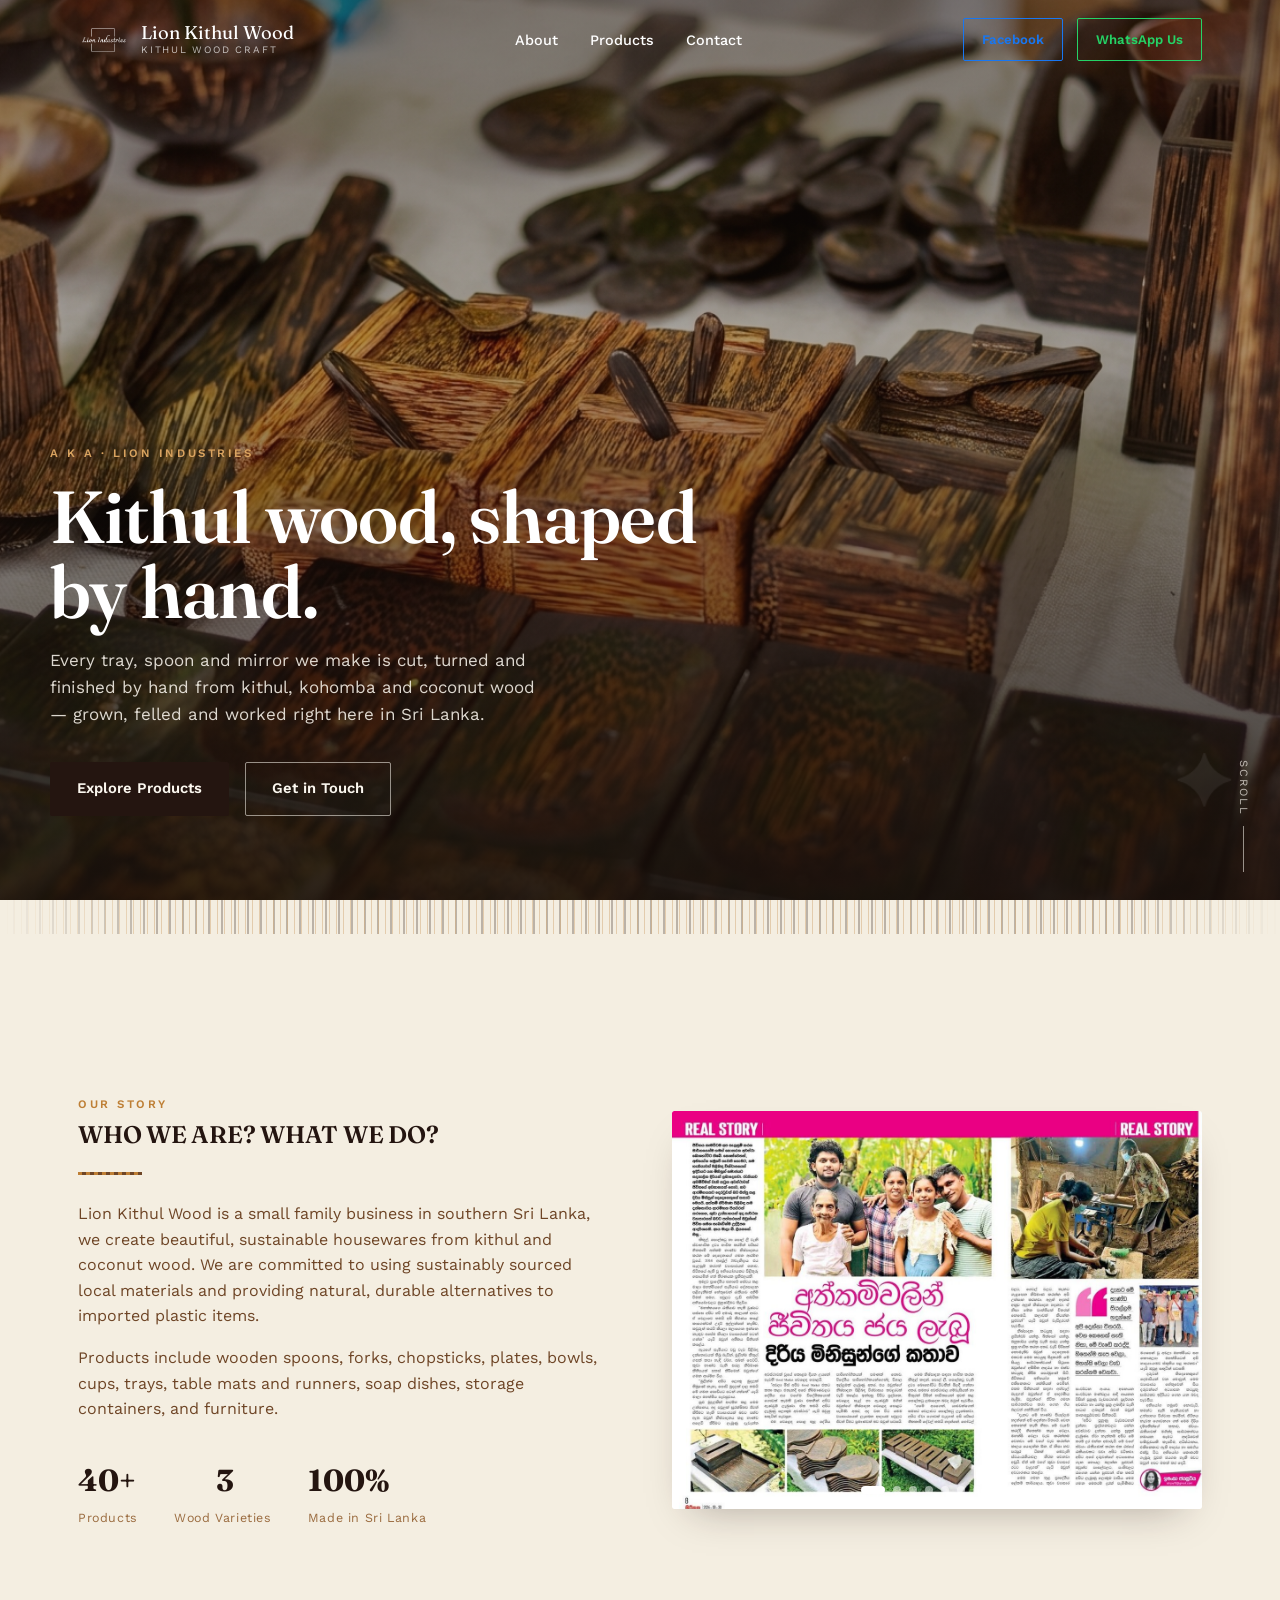
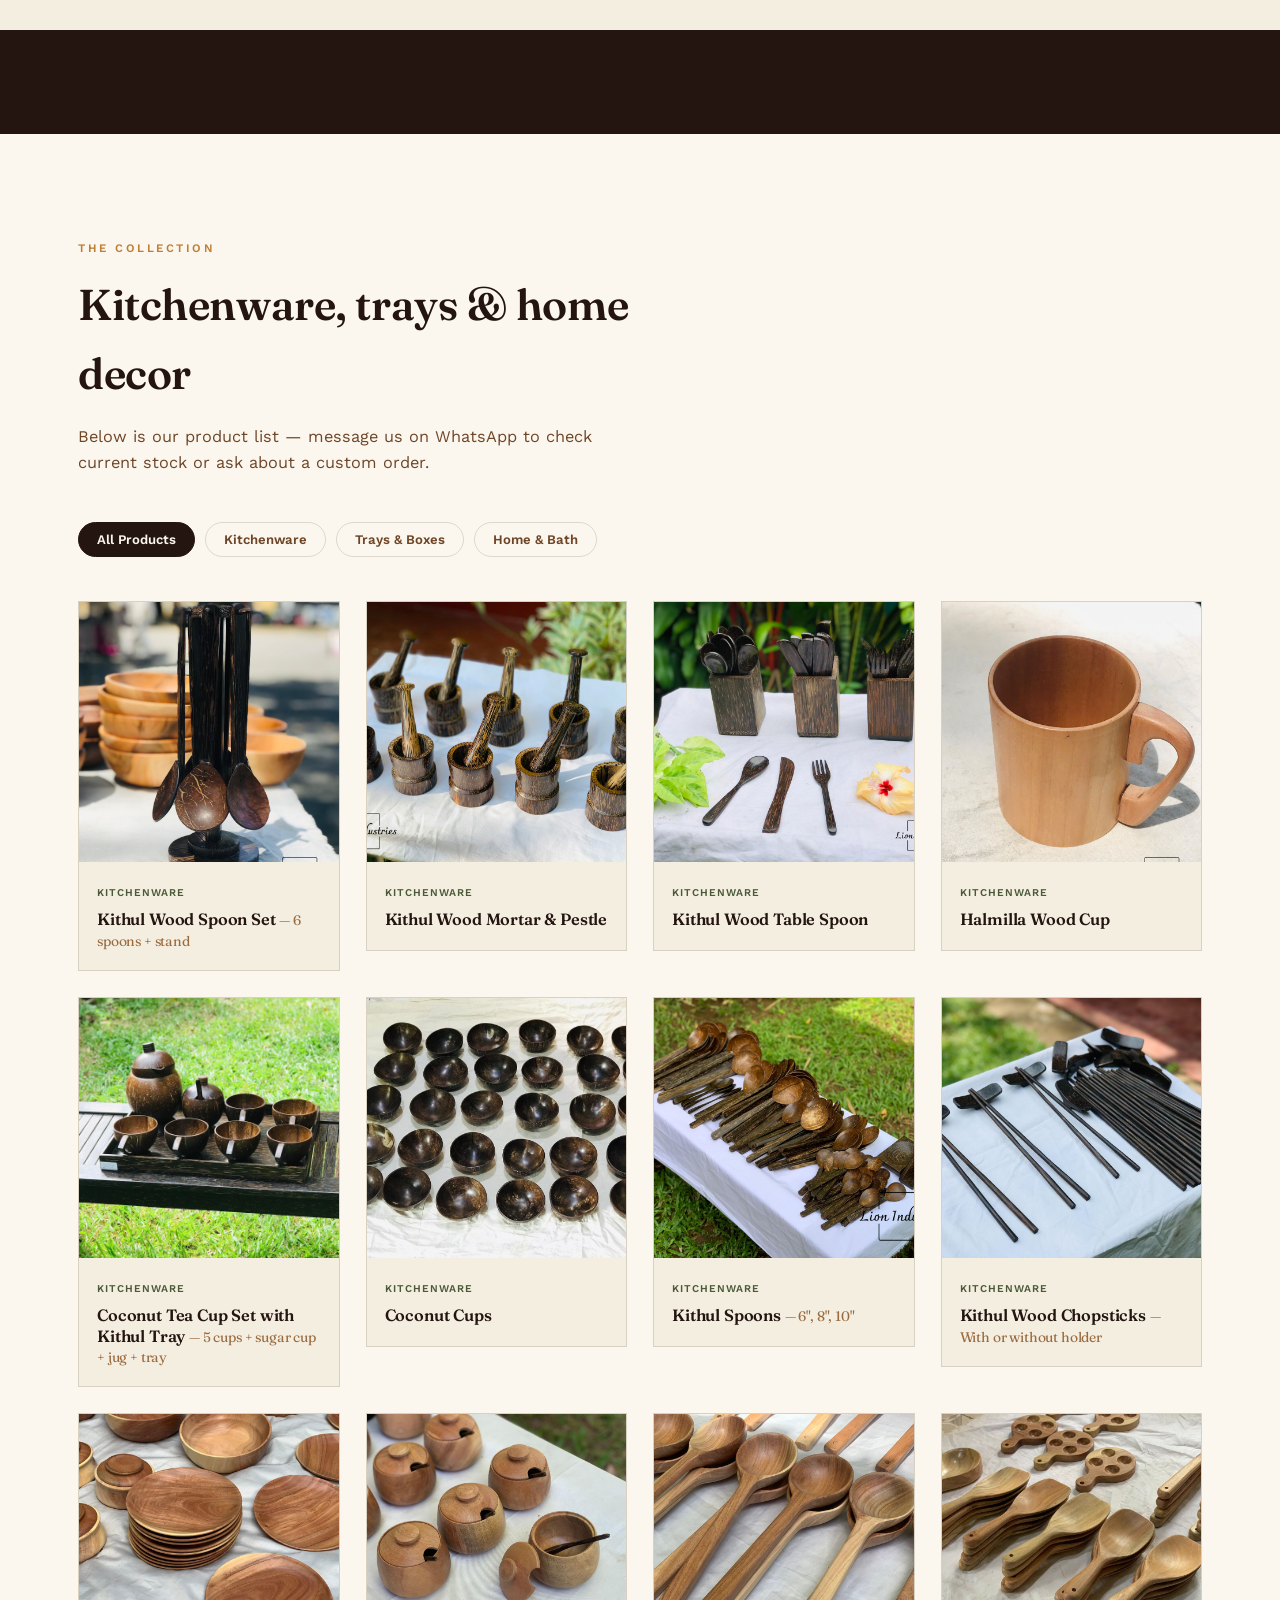
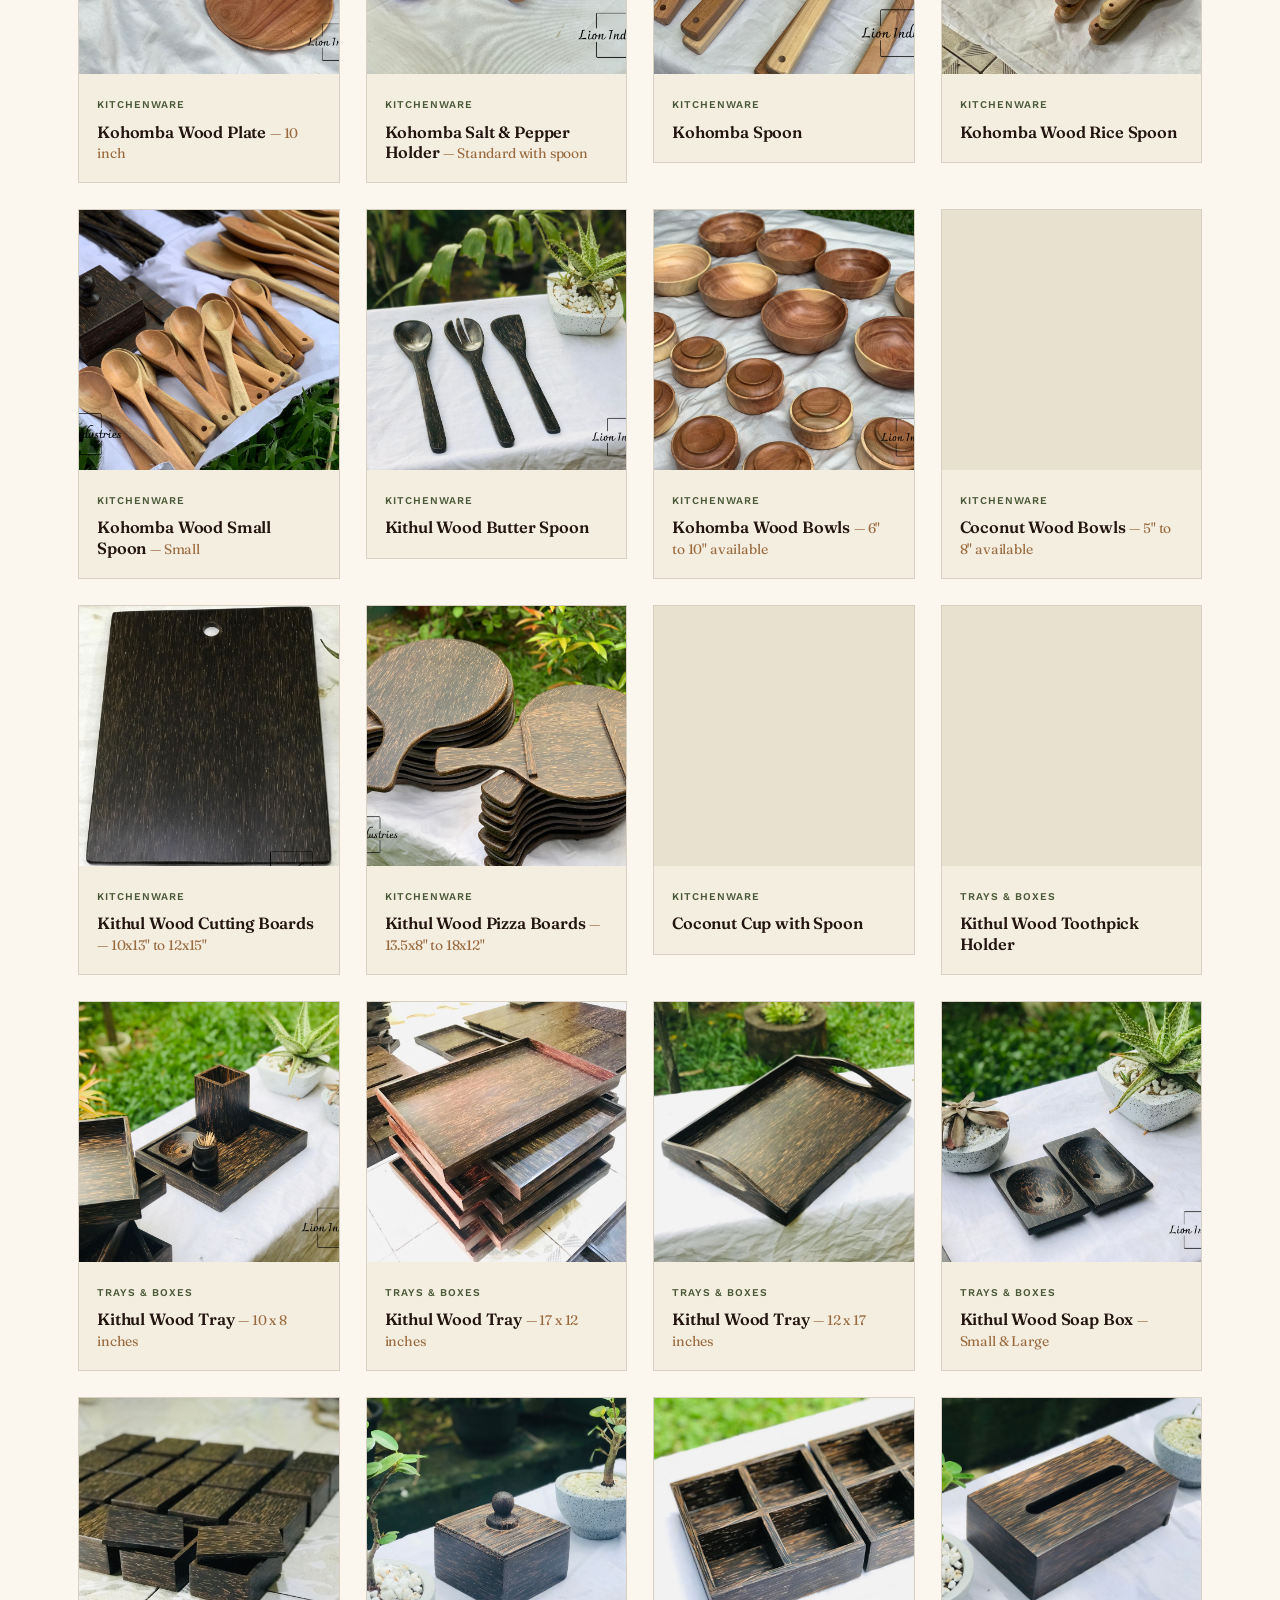
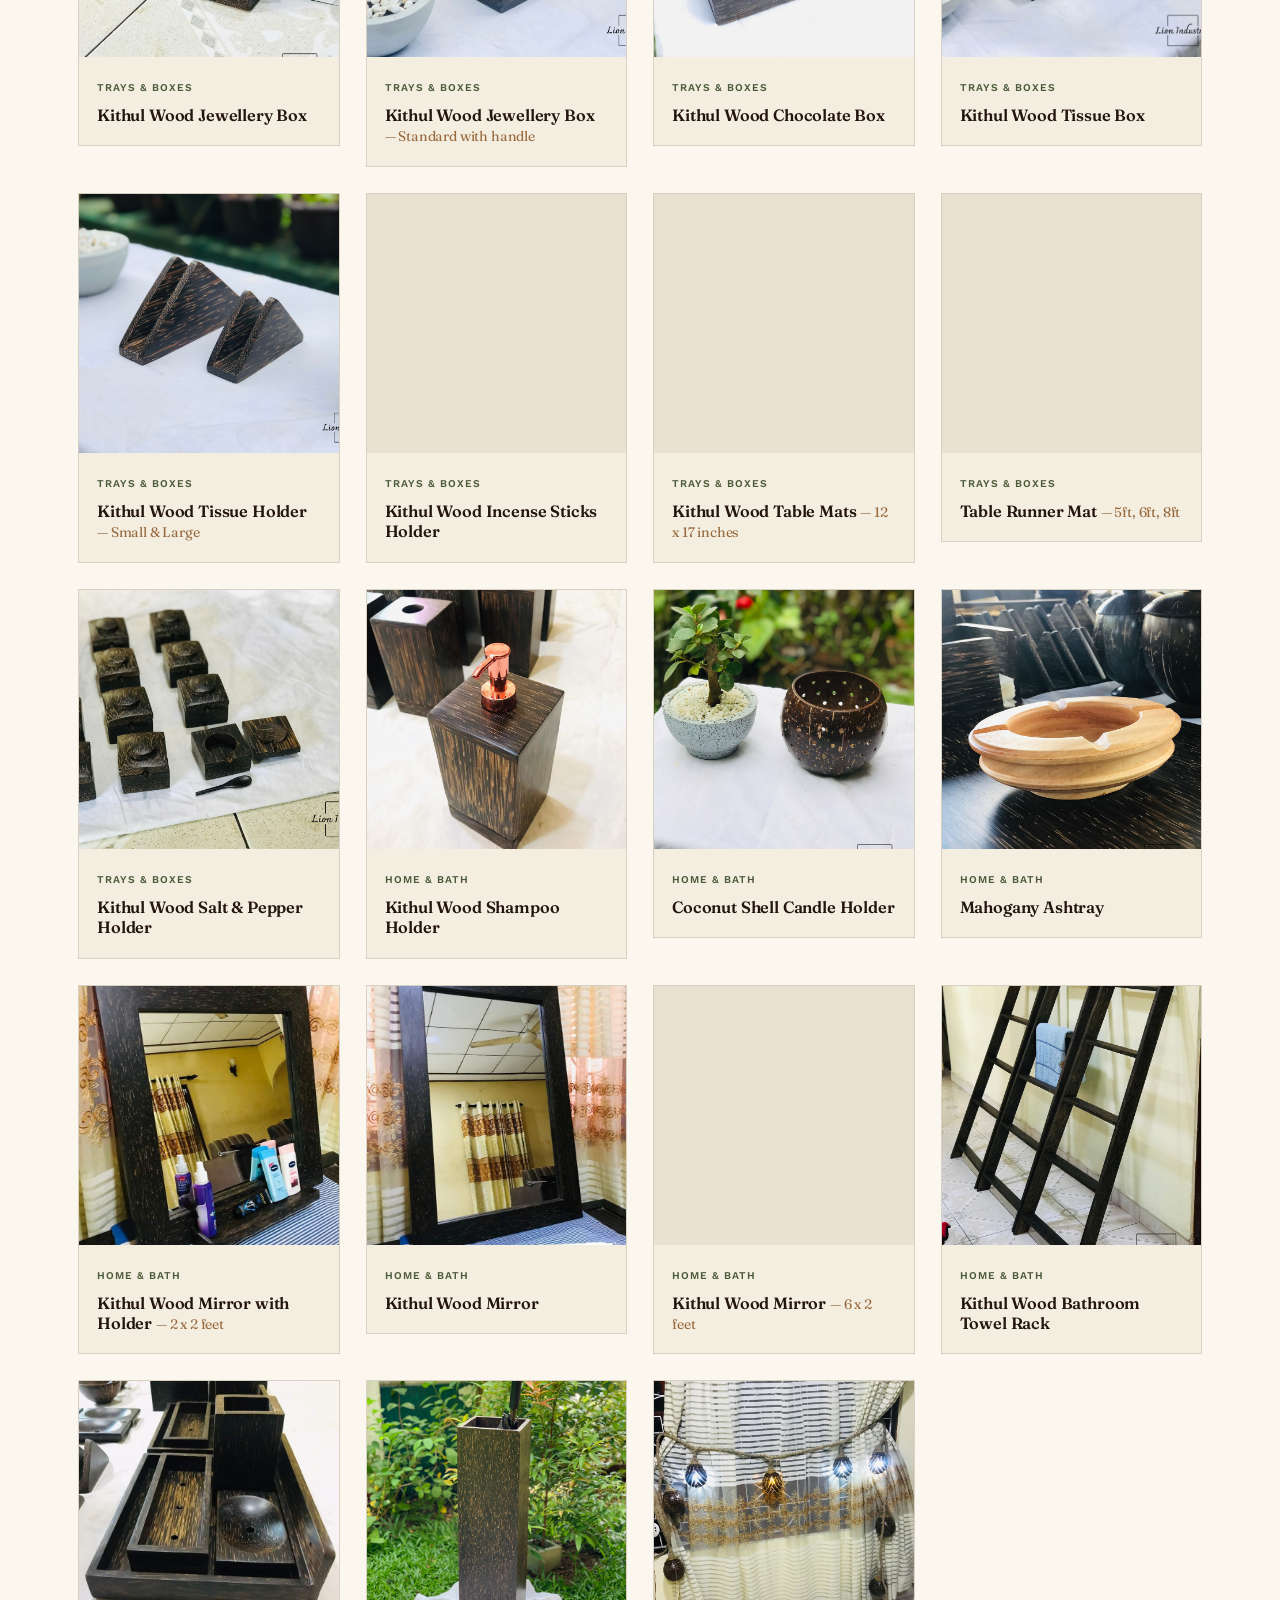
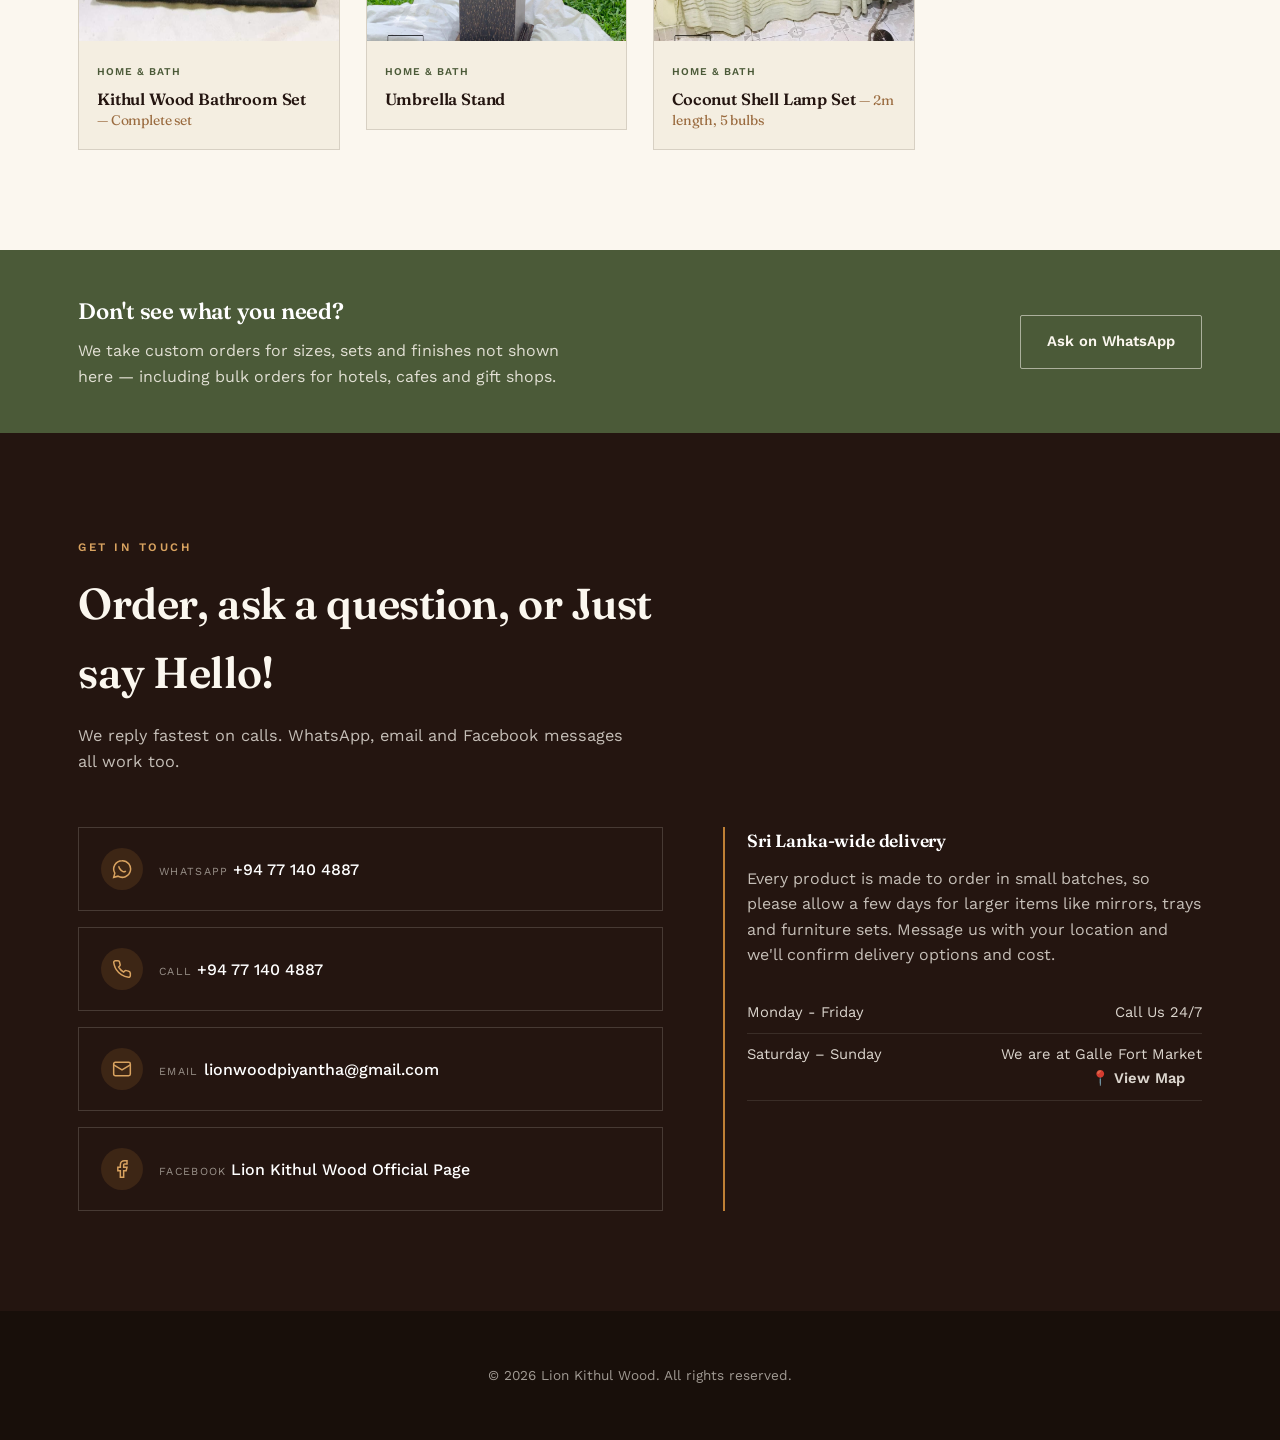
==== commit bd020a5c: "Update index.html" ====
--- a/index.html
+++ b/index.html
@@ -4,7 +4,7 @@
 <meta charset="UTF-8">
 <meta name="viewport" content="width=device-width, initial-scale=1.0">
 <title>Lion Kithul Wood</title>
-<meta name="description" content="Lion Industries hand-turns kitchenware, trays, mirrors and home decor from kithul, kohomba and coconut wood in Sri Lanka. Browse the collection and order on WhatsApp.">
+<meta name="description" content="Lion Kithul Wood hand made kitchenware, trays, mirrors and home decor from kithul, kohomba and coconut wood in Sri Lanka. Browse the collection and order on WhatsApp.">
 <link rel="preconnect" href="https://fonts.googleapis.com">
 <link rel="preconnect" href="https://fonts.gstatic.com" crossorigin>
 <link href="https://fonts.googleapis.com/css2?family=Fraunces:opsz,wght@9..144,500;9..144,600;9..144,700&family=Work+Sans:wght@400;500;600;700&display=swap" rel="stylesheet">
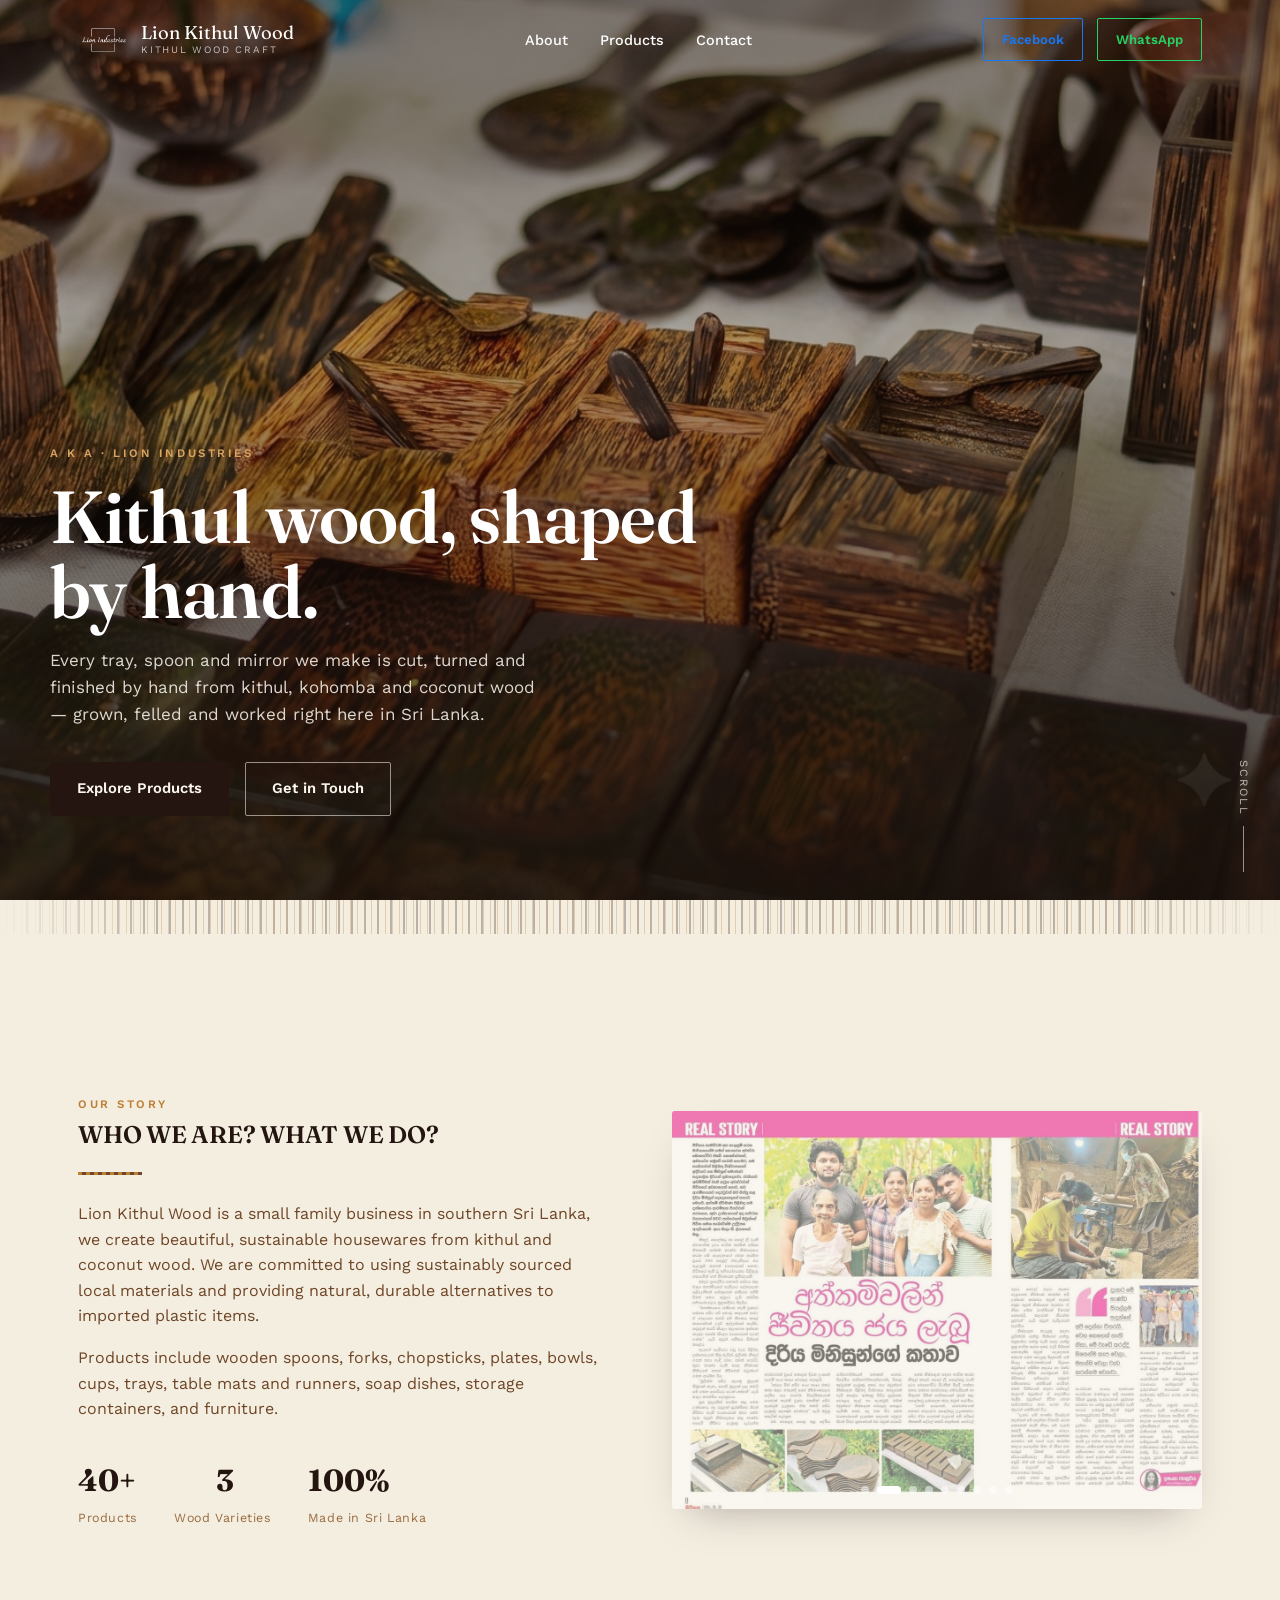
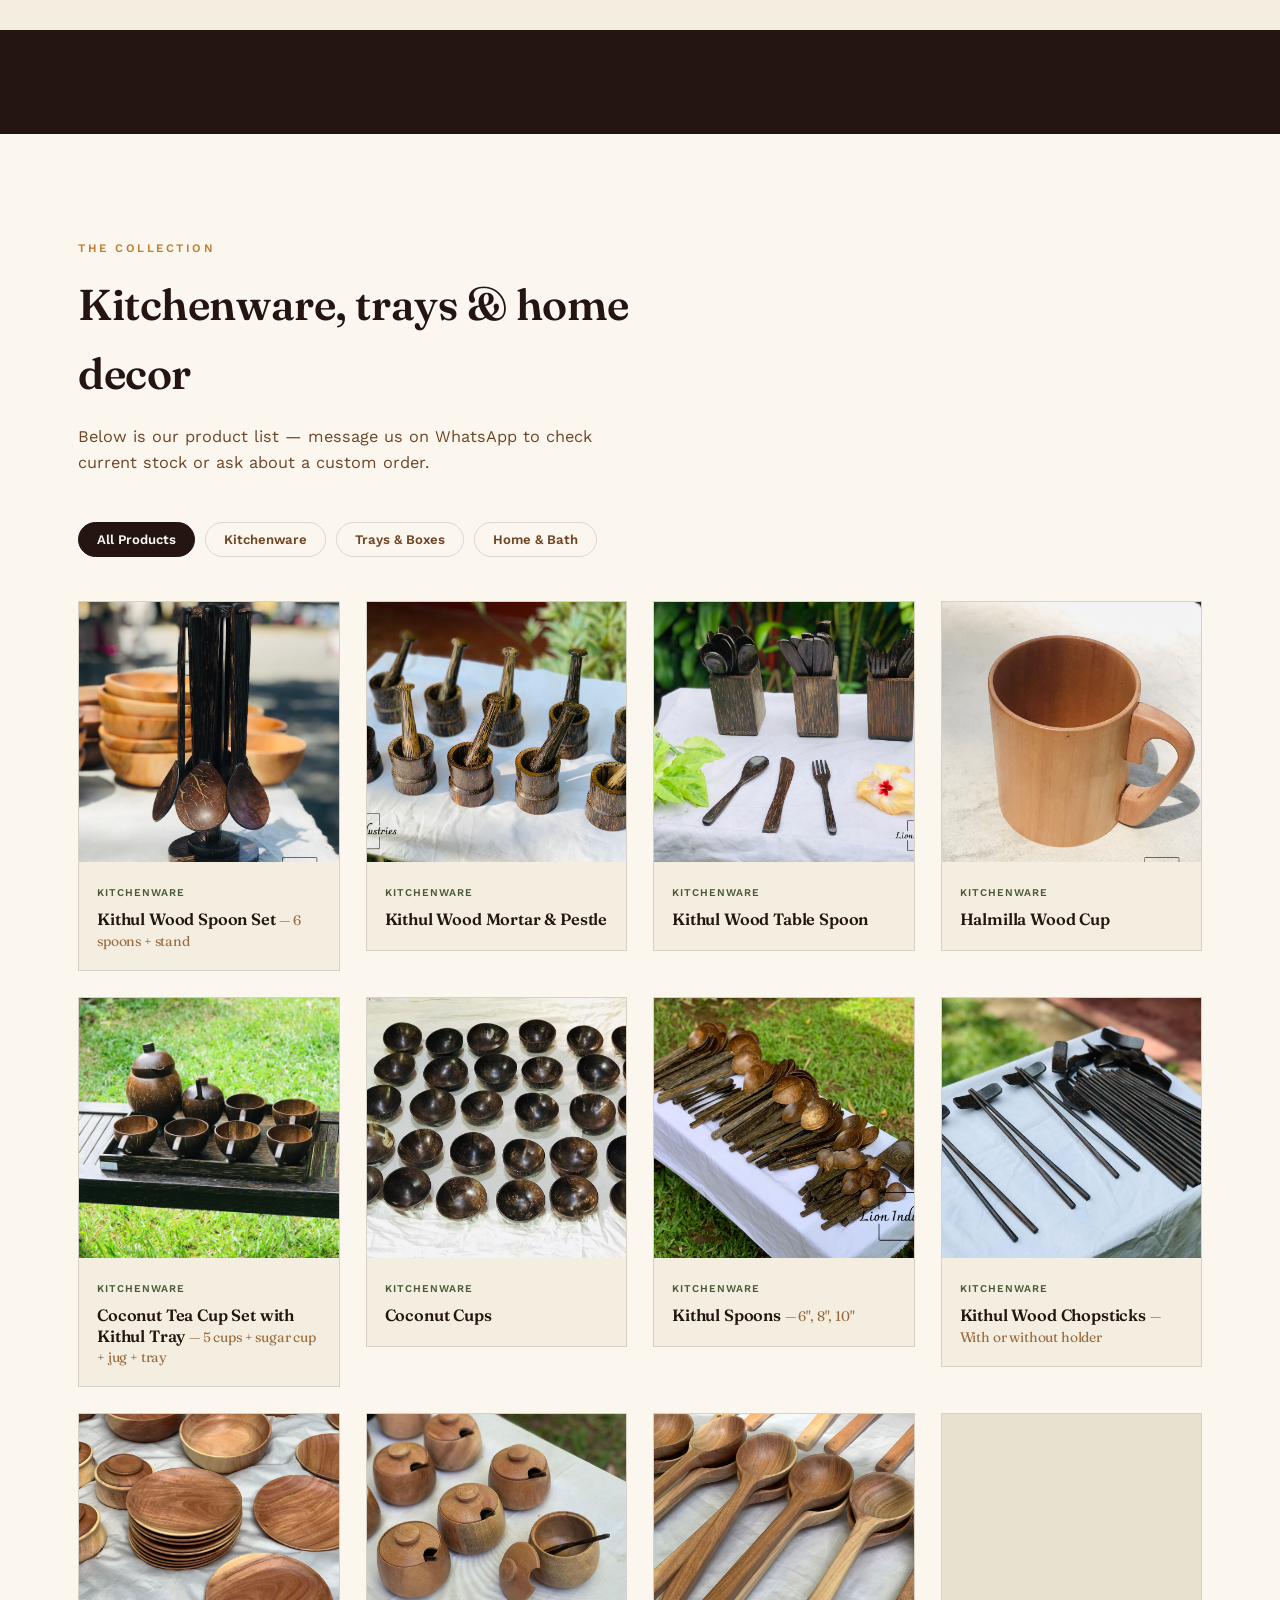
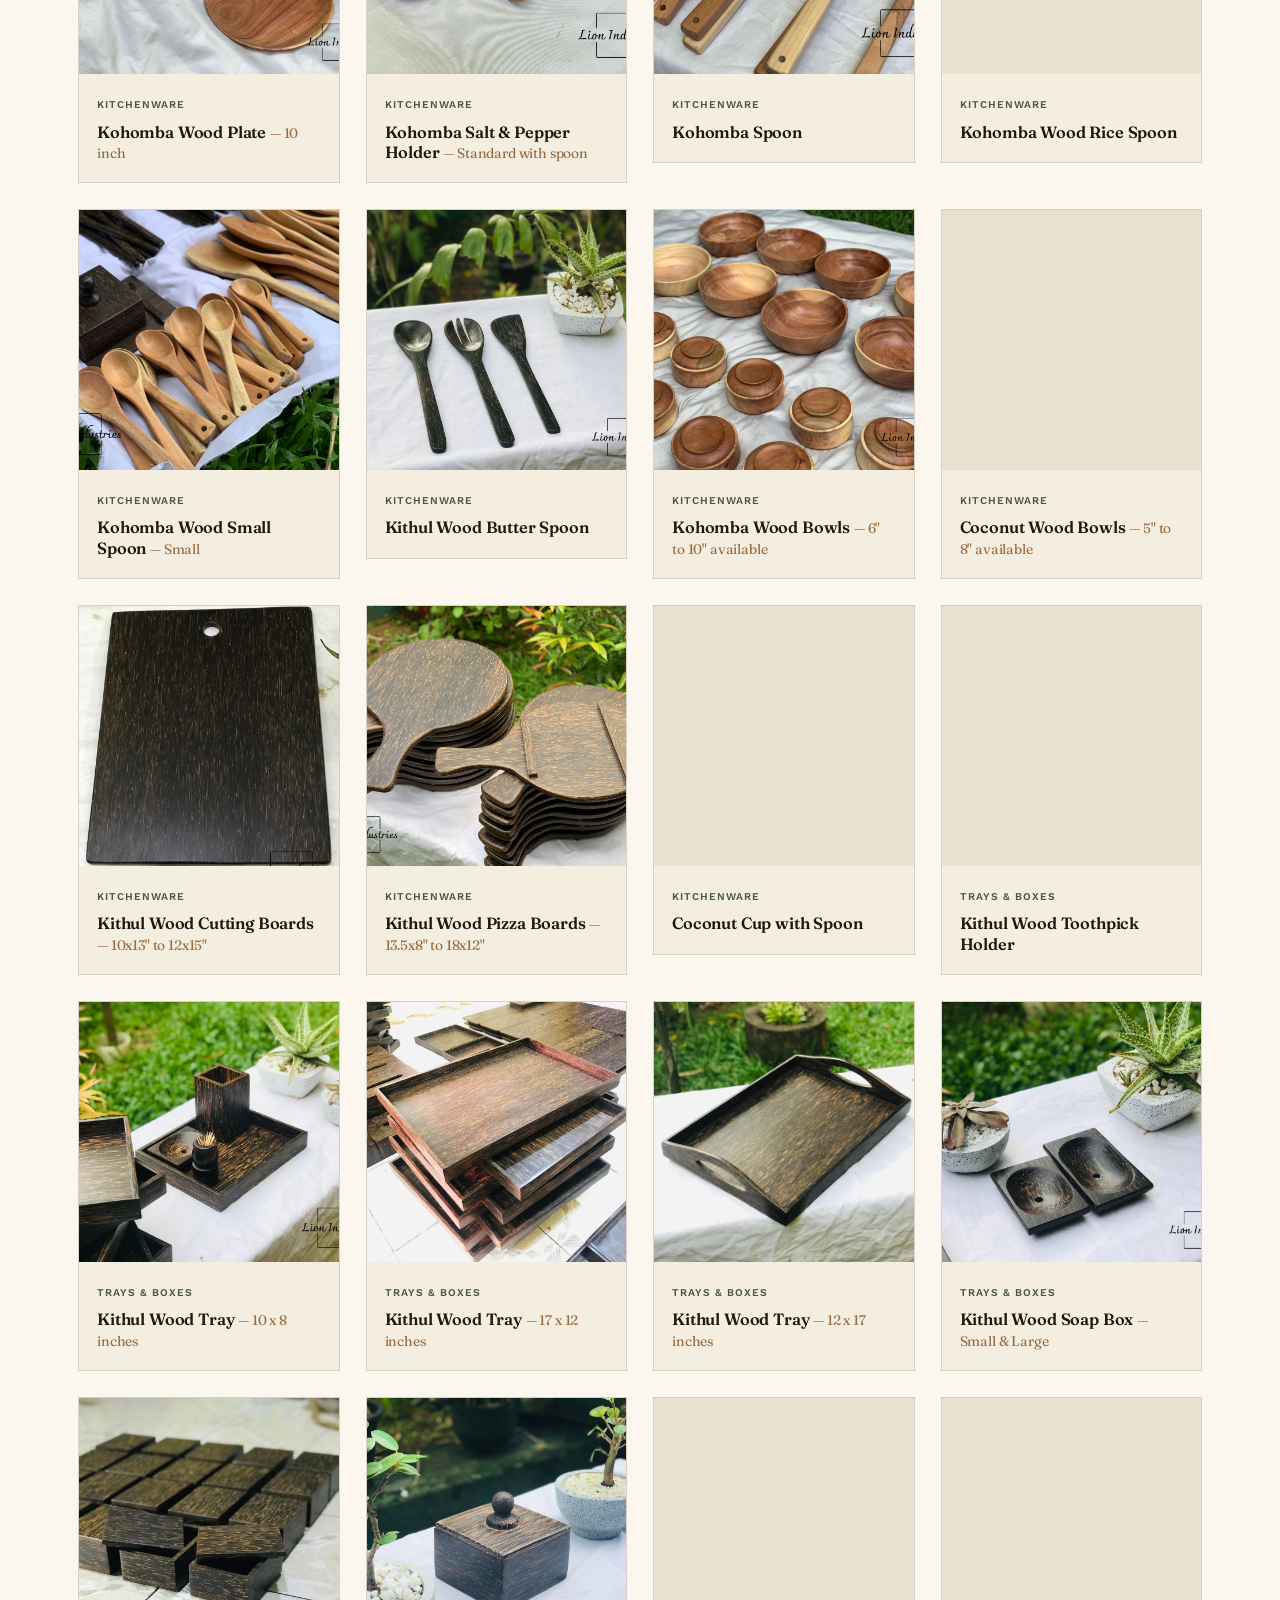
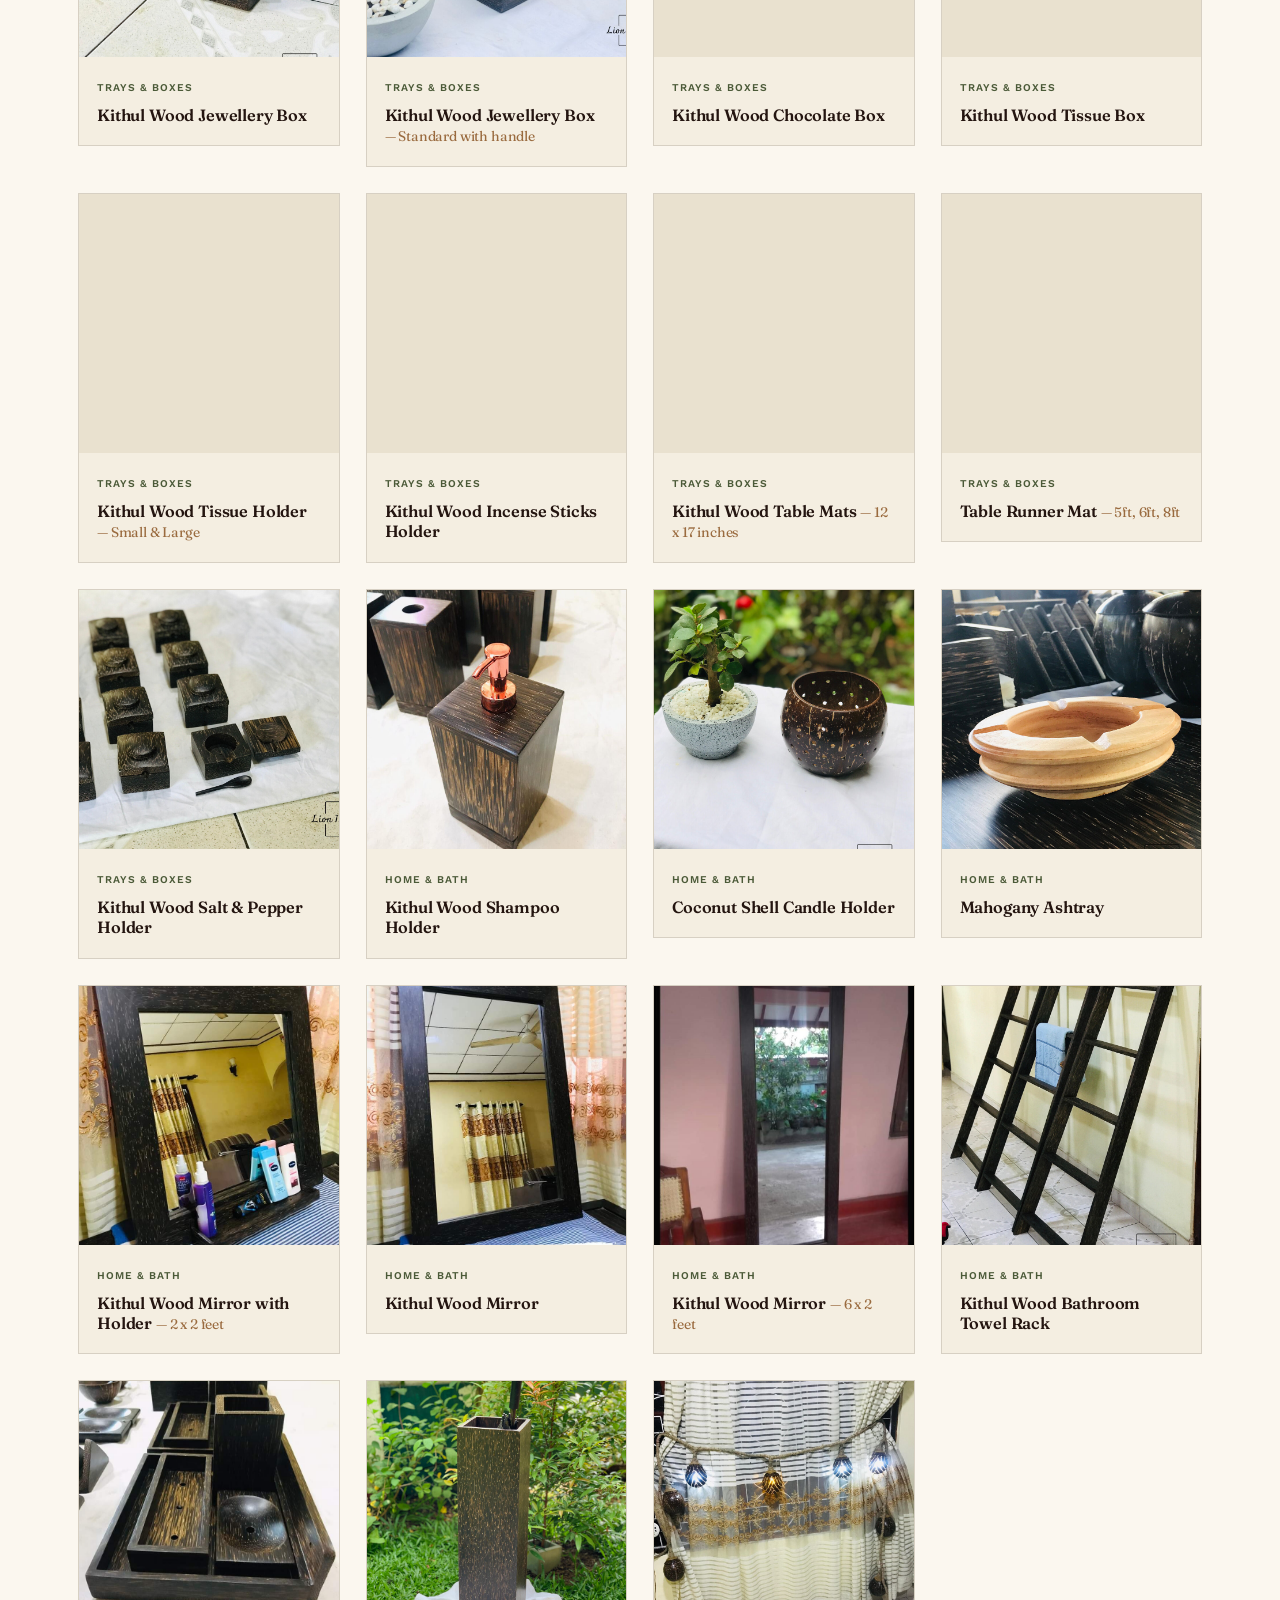
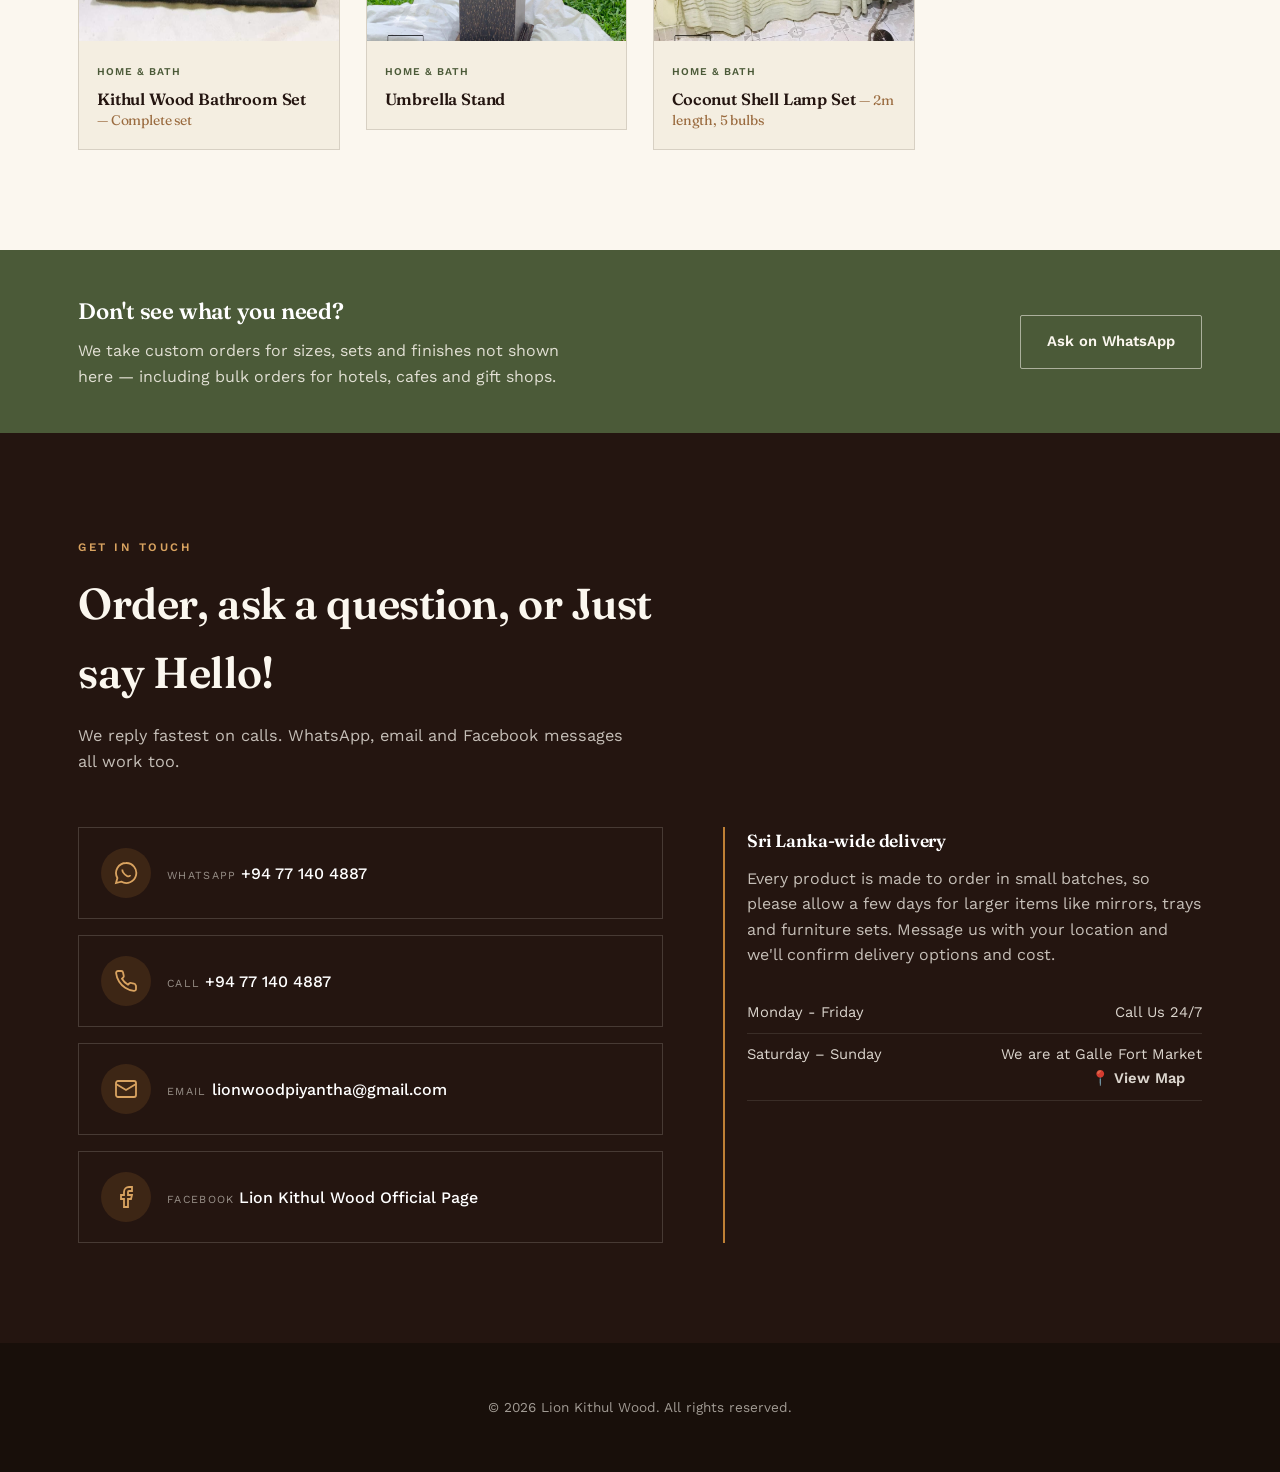
==== commit db435991: "bug fixes" ====
--- a/index.html
+++ b/index.html
@@ -31,7 +31,7 @@
     </nav>
     <div class="header-cta">
       <a class="btn btn-dark-outline btn-facebook" href="https://www.facebook.com/LionKithulWoodOfficialPage" target="_blank" rel="noopener">Facebook</a>
-<a class="btn btn-solid btn-whatsapp" href="https://wa.me/94771404887" target="_blank" rel="noopener">WhatsApp Us</a>
+<a class="btn btn-solid btn-whatsapp" href="https://wa.me/94771404887" target="_blank" rel="noopener">WhatsApp</a>
       <button class="nav-toggle" id="navToggle" aria-label="Toggle menu">☰</button>
     </div>
   </div>
--- a/styles.css
+++ b/styles.css
@@ -515,13 +515,32 @@
 }
 .contact-card:hover{ border-color:var(--amber); background:rgba(251,247,239,0.04); }
 .contact-icon{
-  width:42px; height:42px;
-  flex:0 0 42px;
-  border-radius:50%;
-  display:flex; align-items:center; justify-content:center;
-  background:rgba(190,127,53,0.16);
-  color:var(--amber-light);
-}
+  width: 50px;
+  height: 50px;
+  flex: none;
+  border-radius: 50%;
+  display: flex;
+  align-items: center;
+  justify-content: center;
+  background: rgba(190,127,53,0.16);
+  color: var(--amber-light);
+  padding-top: 0px;        /* Desktop default */
+}
+
+/* Mobile - add padding */
+@media (max-width: 760px) {
+  .contact-icon {
+    padding-top: 12px;      /* Only on mobile */
+  }
+}
+
+.contact-icon svg {
+  display: block !important;
+  width: 24px !important;
+  height: 24px !important;
+  margin: auto !important;
+}
+
 .contact-card .label{
   font-size:0.68rem;
   letter-spacing:0.12em;
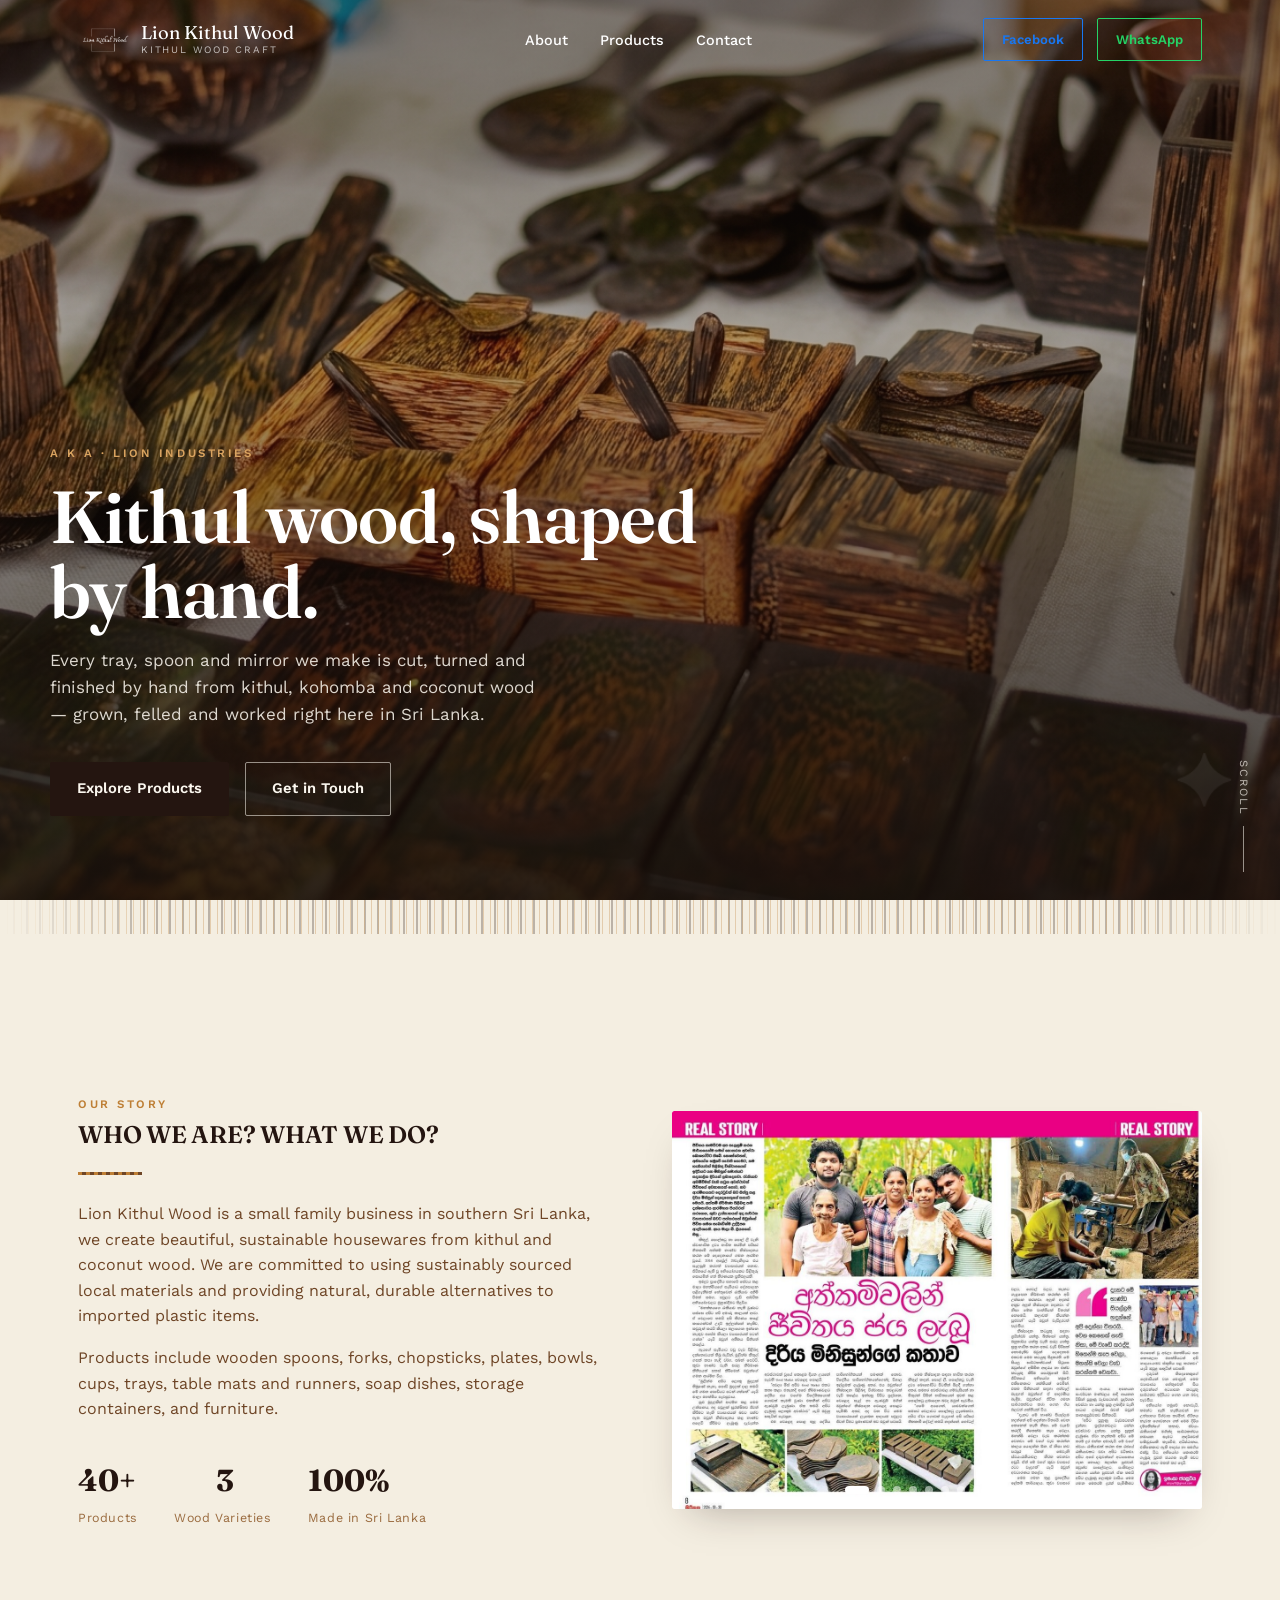
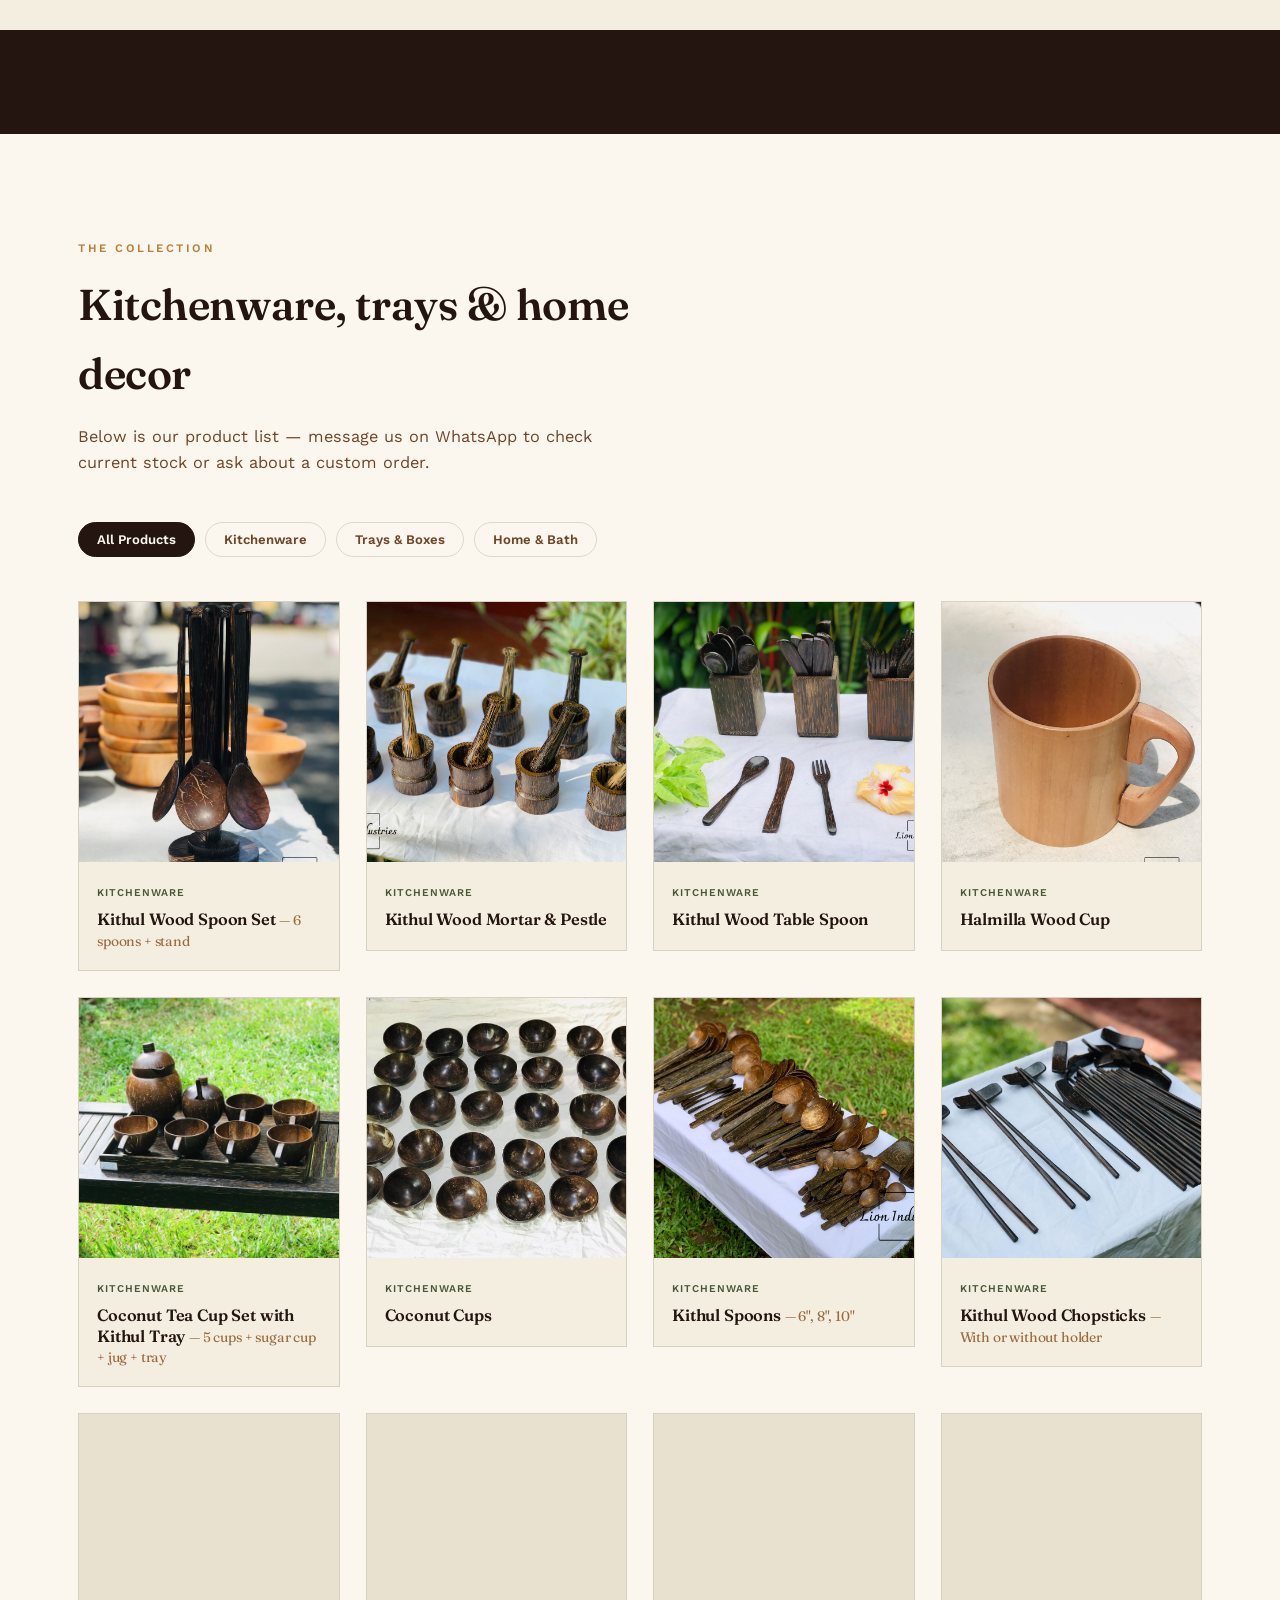
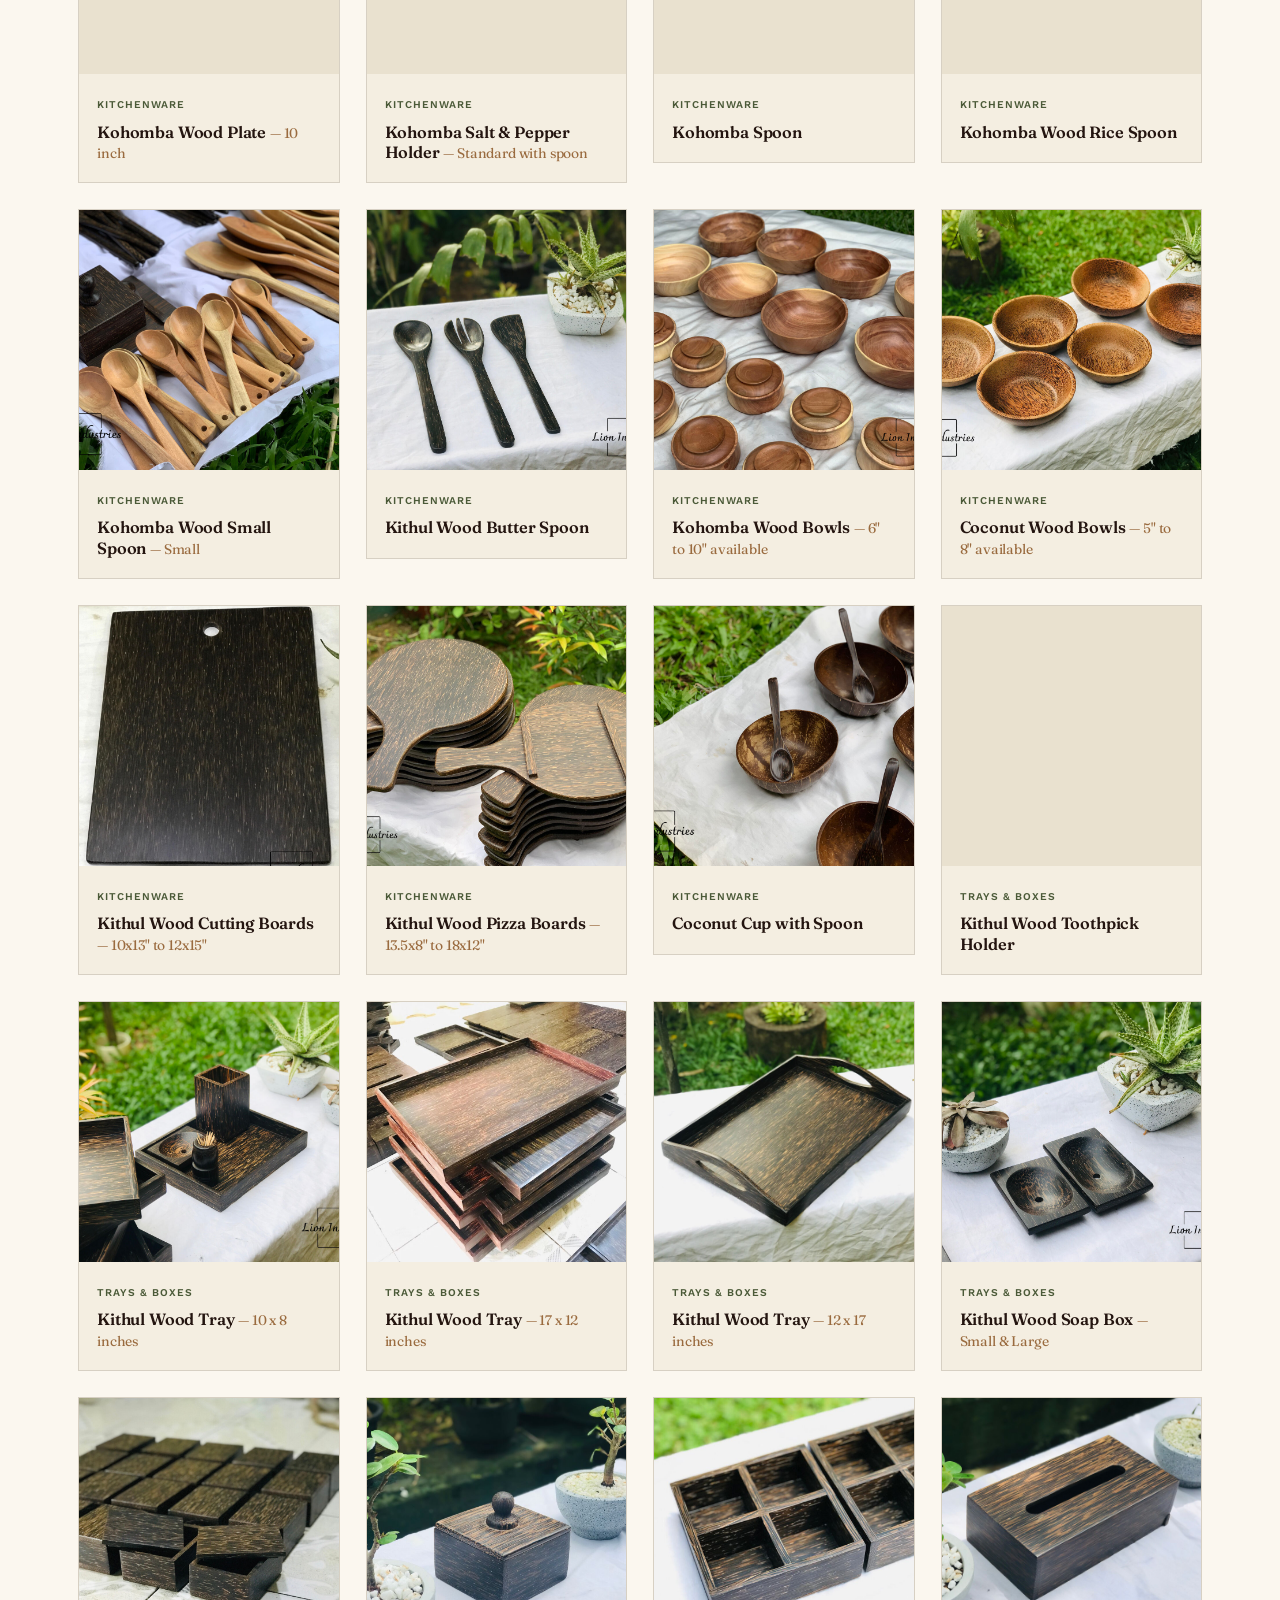
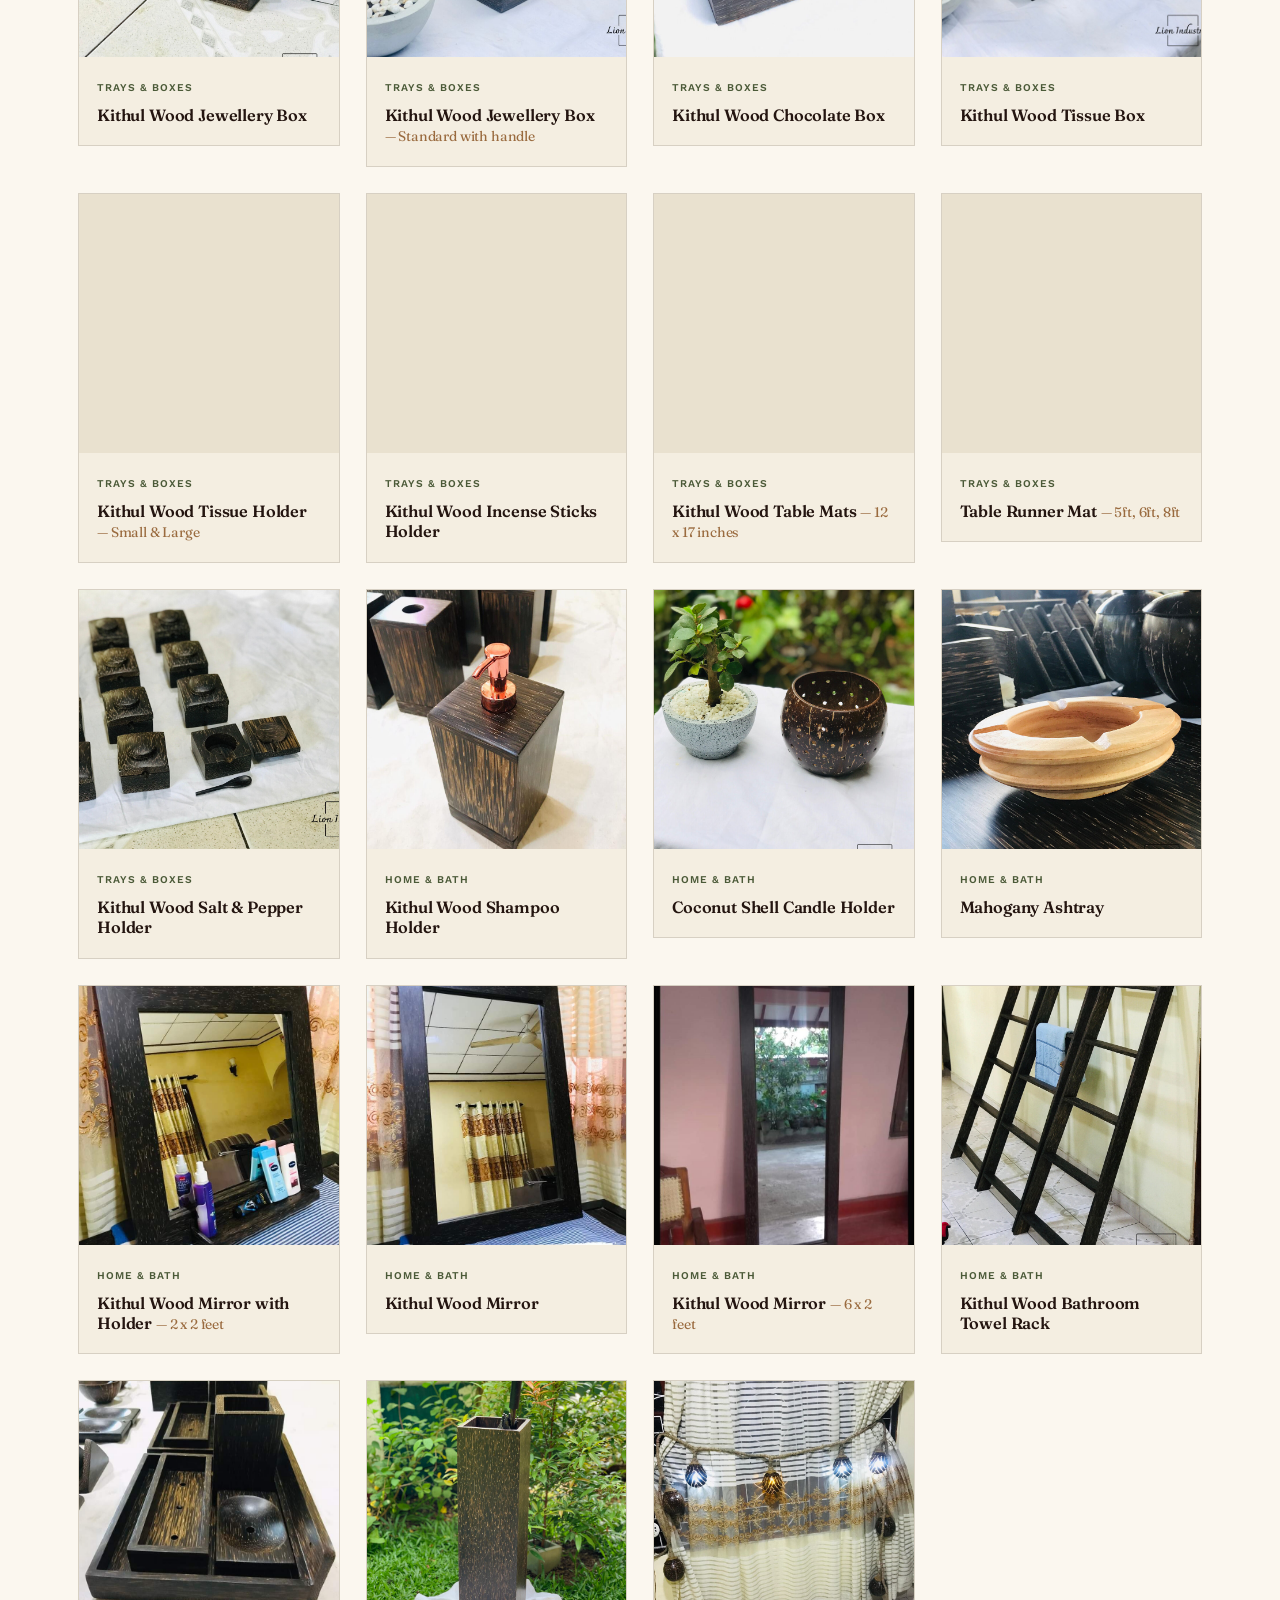
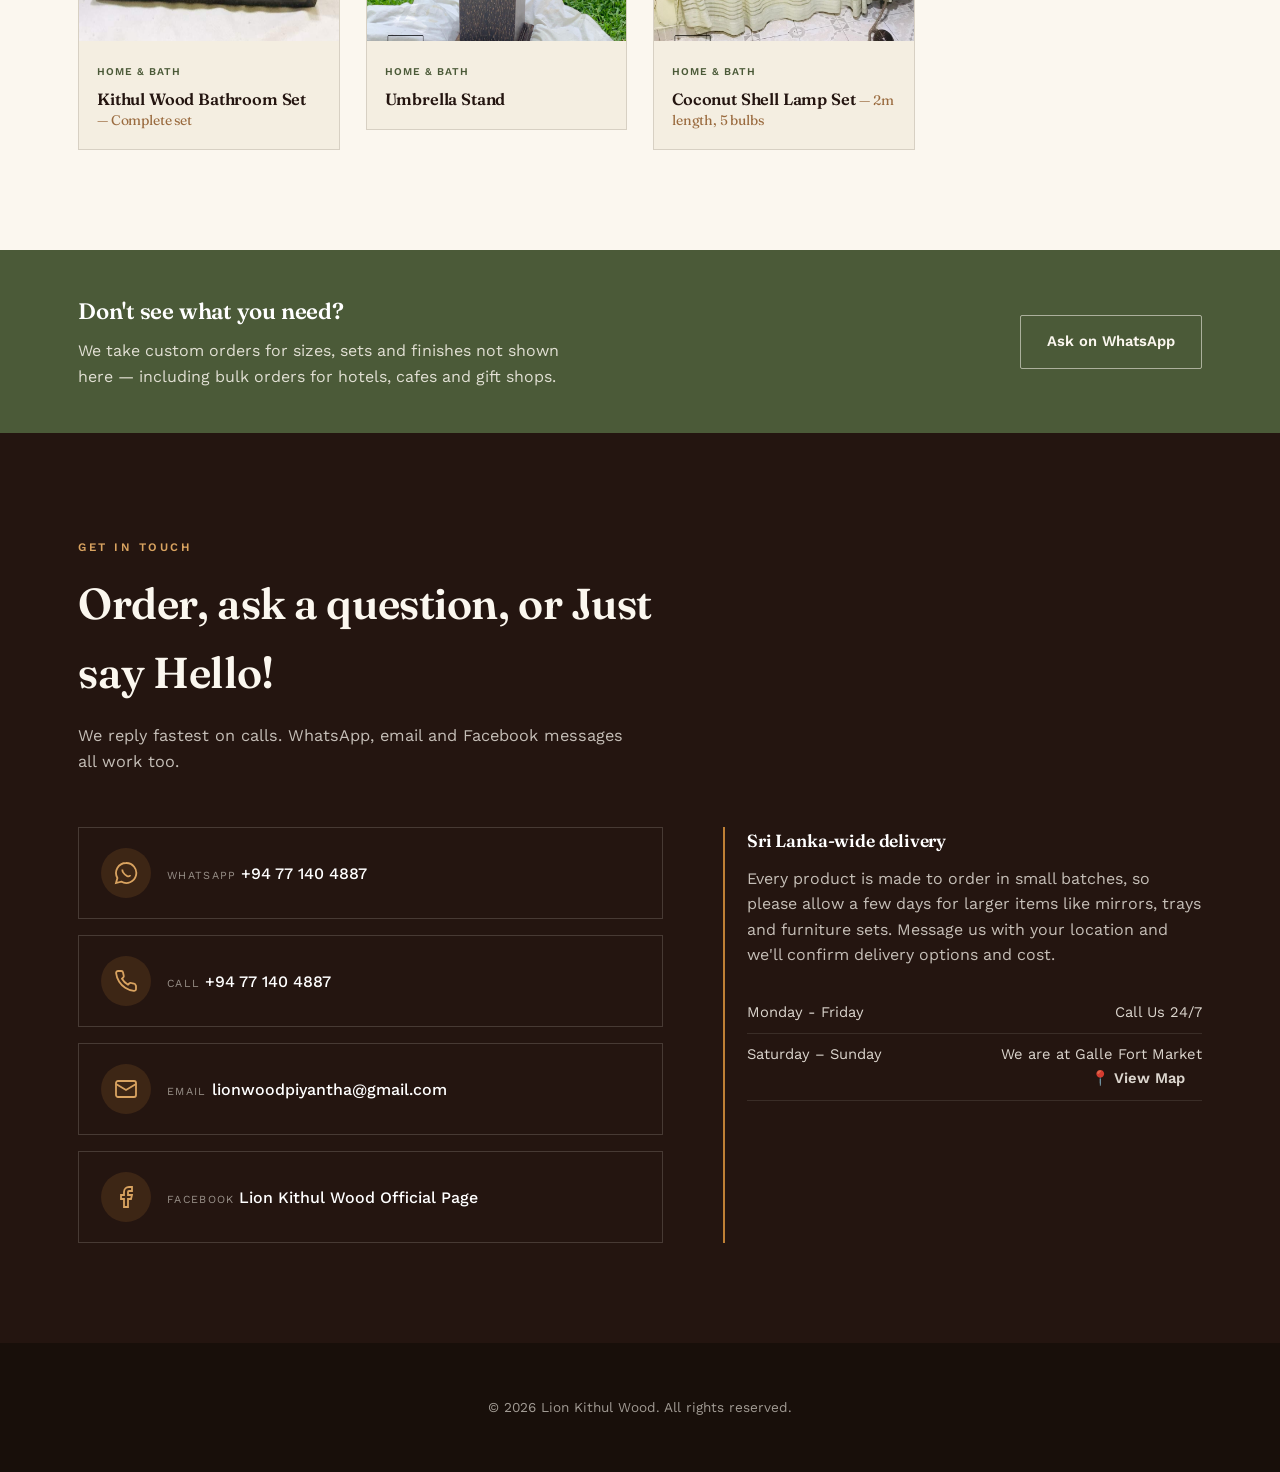
==== commit d64637a8: "added new carousel pics and changed the code for that" ====
--- a/index.html
+++ b/index.html
@@ -215,7 +215,7 @@
     // Create a list of possible image numbers
     const possibleImages = [];
     
-    for (let i = 1; i <= 10; i++) {
+    for (let i = 1; i <= 11; i++) {
       const imagePath = `images/carousel/pic${i}.jpg`;
       const img = new Image();
       img.onload = function() {
--- a/styles.css
+++ b/styles.css
@@ -664,20 +664,26 @@
   .container{ padding:0 16px; }
   .section-pad{ padding:40px 0; }
   
-  /* Header */
+    /* Header */
   .site-header .container{ gap:12px; }
-  .brand-name{ font-size:1rem; }
+  .brand-name{ font-size:0.85rem; white-space: nowrap; }
+  .brand-sub{ font-size:0.52rem; letter-spacing:0.1em; }
   
   /* Hero section */
-  .hero-content{ padding:60px 0 80px; }
+  .hero-content{ padding:60px 20px 80px; }
   .hero-content .eyebrow{ font-size:0.65rem; }
   .hero-content h1{ font-size:1.75rem; }
   .hero-content p{ font-size:0.9rem; }
   .hero-actions{ gap:10px; }
   
-  /* Section headings */
+    /* Section headings */
   .section-head{ margin-bottom:30px; }
   .section-head h2{ font-size:1.6rem; }
+    .about-copy h2{
+    font-size: clamp(0.95rem, 5.2vw, 1.5rem);
+    white-space: nowrap;
+    line-height: 1.25;
+  }
   
   /* About section */
   .about-stats{ grid-template-columns:repeat(3,1fr); gap:20px; }
@@ -750,3 +756,48 @@
   outline:2px solid var(--amber);
   outline-offset:3px;
 }
+/* First-card "details" hint */
+.product-media {
+  position: relative;
+}
+
+.details-hint {
+  position: absolute;
+  bottom: 12px;
+  left: 12px;
+  right: 12px;
+  background: rgba(20, 14, 8, 0.85);
+  color: #fff;
+  font-family: 'Work Sans', sans-serif;
+  font-size: 0.8rem;
+  font-weight: 500;
+  padding: 8px 14px;
+  border-radius: 999px;
+  text-align: center;
+  backdrop-filter: blur(4px);
+  opacity: 0;
+  transform: translateY(8px);
+  pointer-events: none;
+  z-index: 2;
+}
+
+.details-hint.show {
+  animation: hintPulse 8s ease forwards;
+}
+
+.hint-arrow {
+  display: inline-block;
+  animation: arrowNudge 1.2s ease-in-out infinite;
+}
+
+@keyframes hintPulse {
+  0%   { opacity: 0; transform: translateY(8px); }
+  10%  { opacity: 1; transform: translateY(0); }
+  80%  { opacity: 1; transform: translateY(0); }
+  100% { opacity: 0; transform: translateY(-4px); }
+}
+
+@keyframes arrowNudge {
+  0%, 100% { transform: translateX(0); }
+  50%      { transform: translateX(4px); }
+}
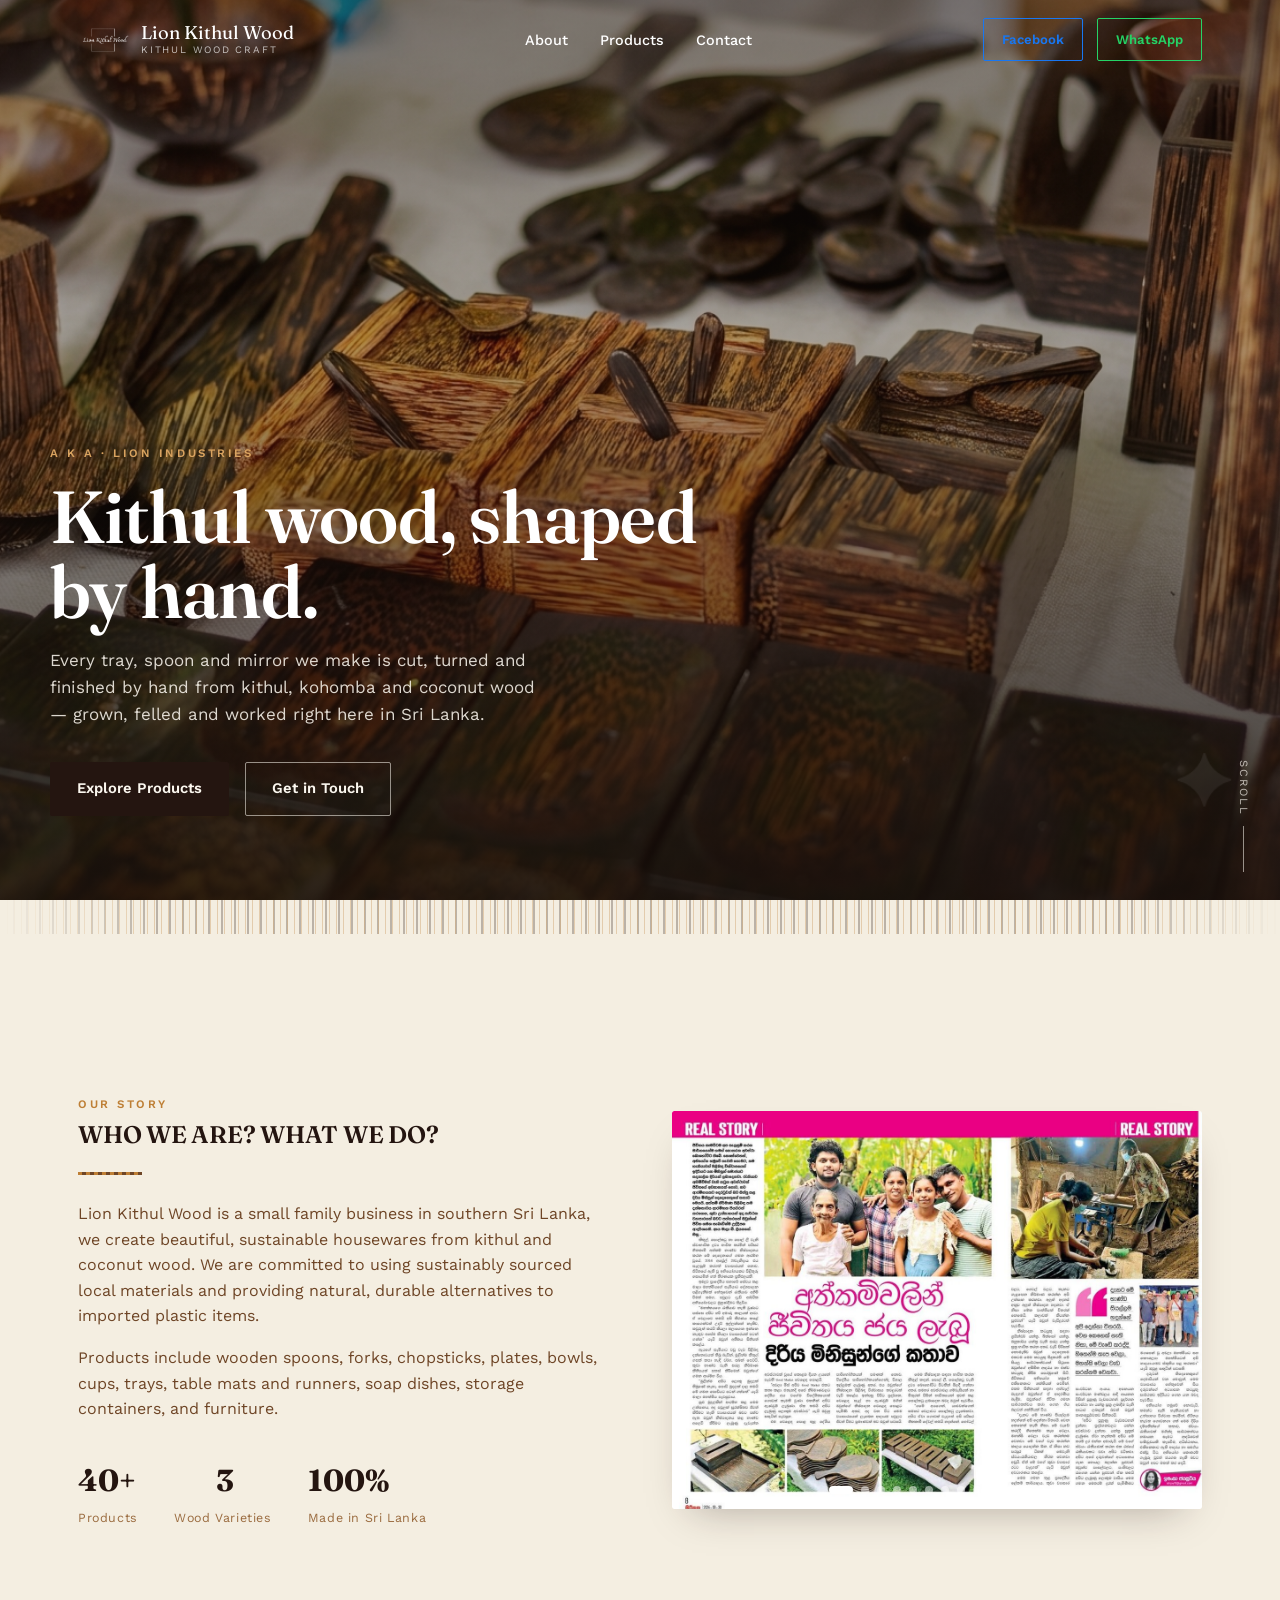
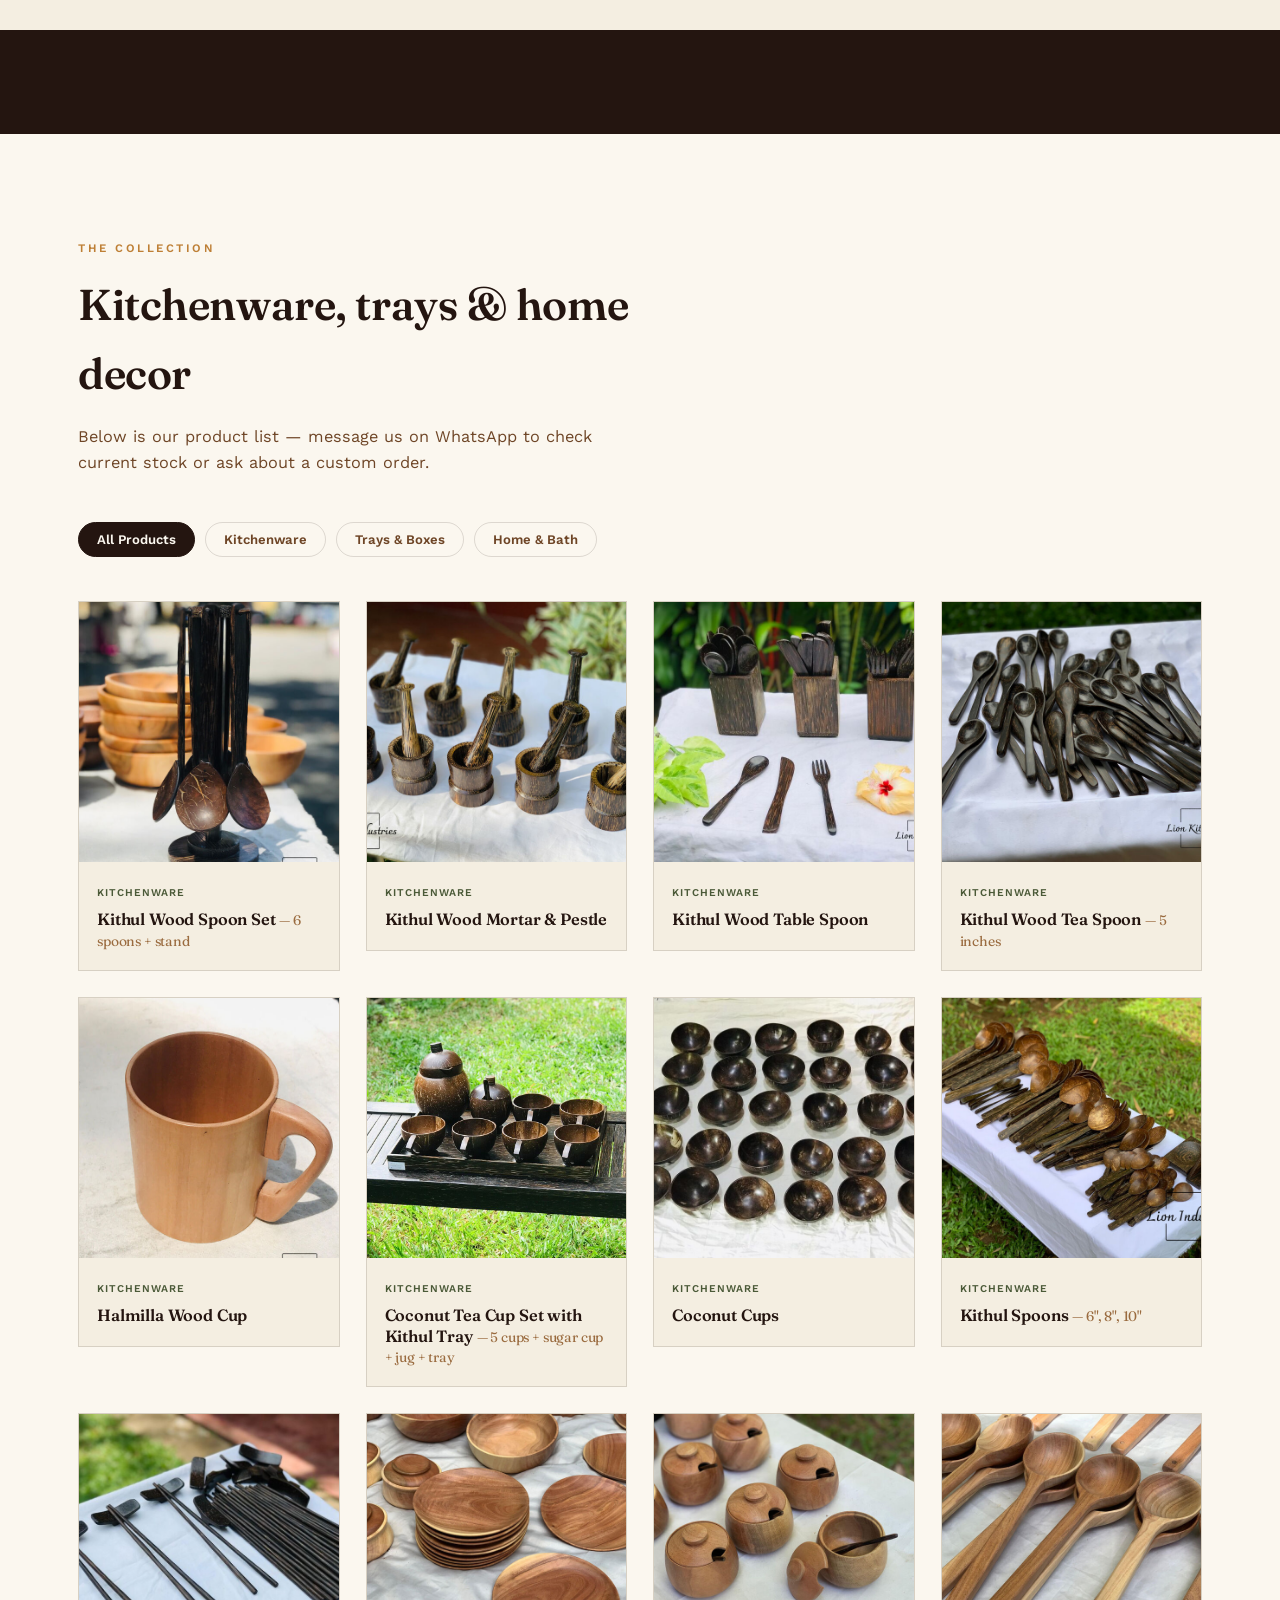
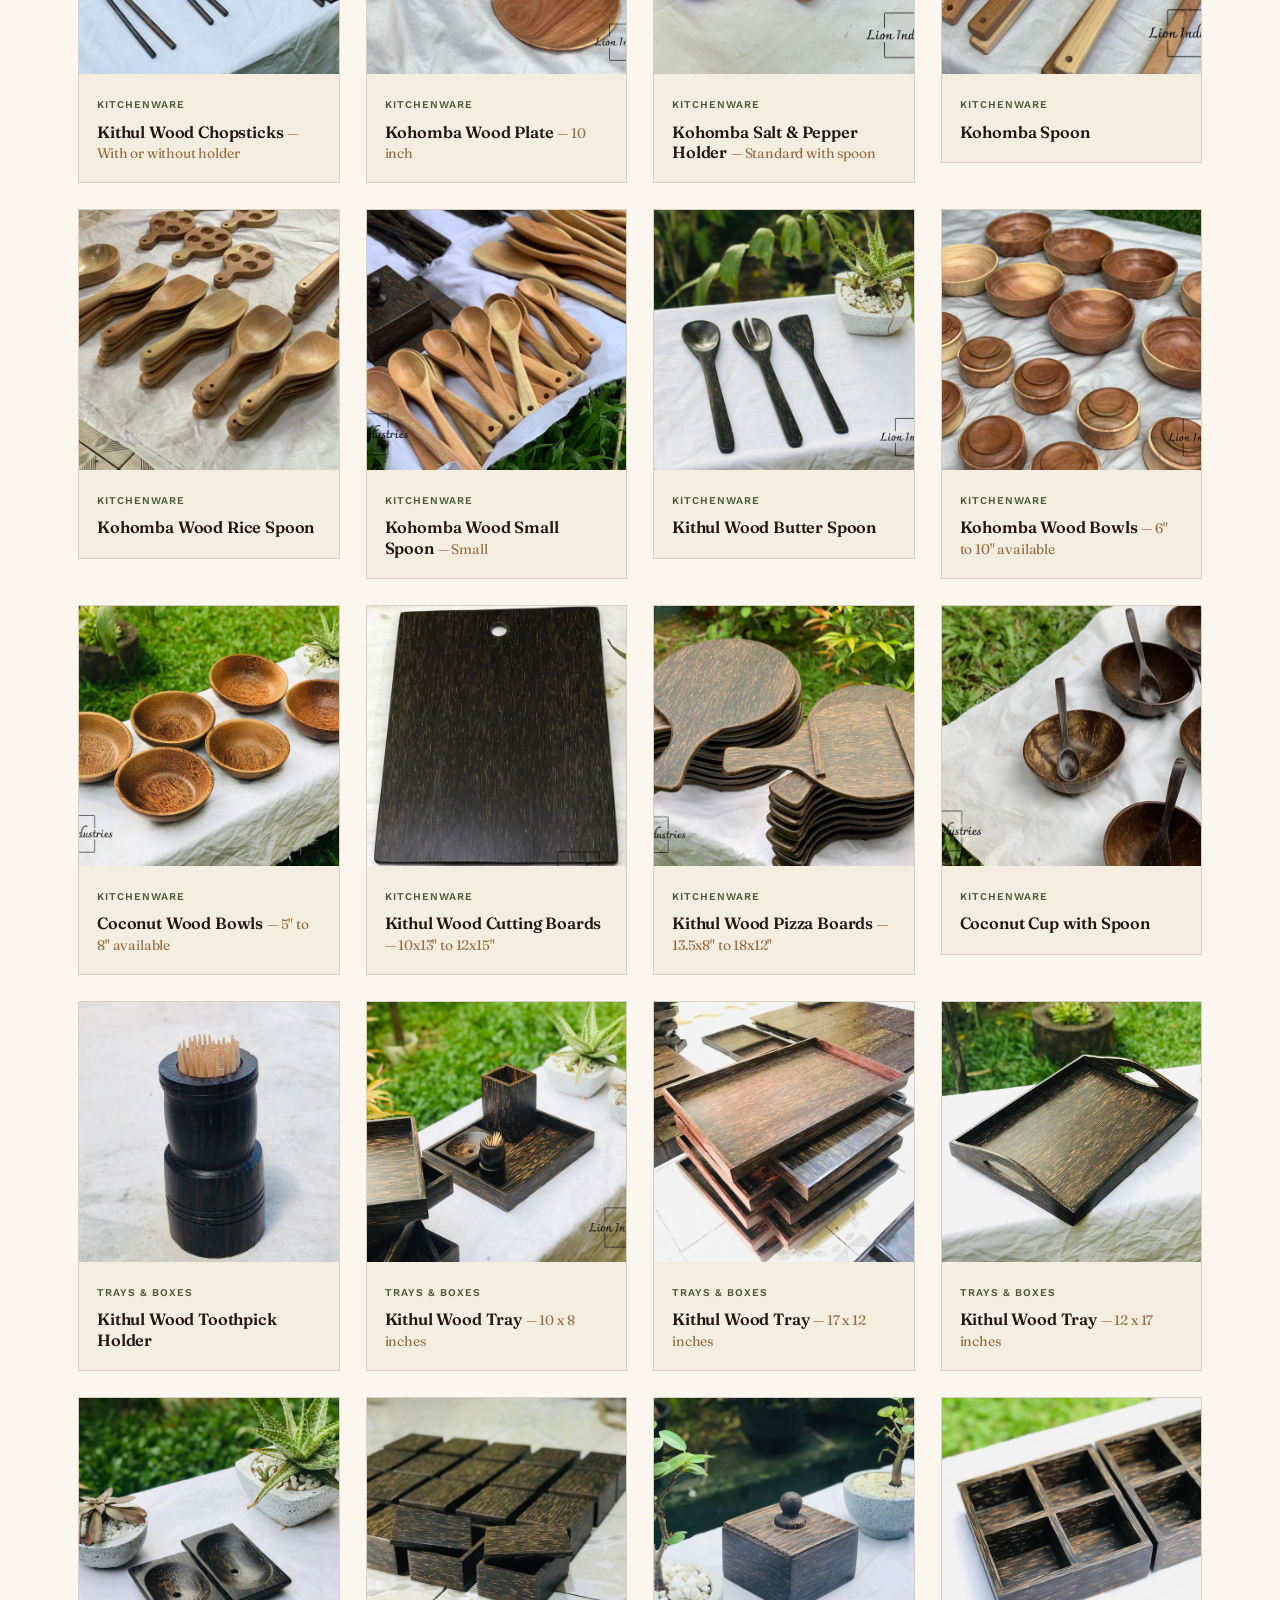
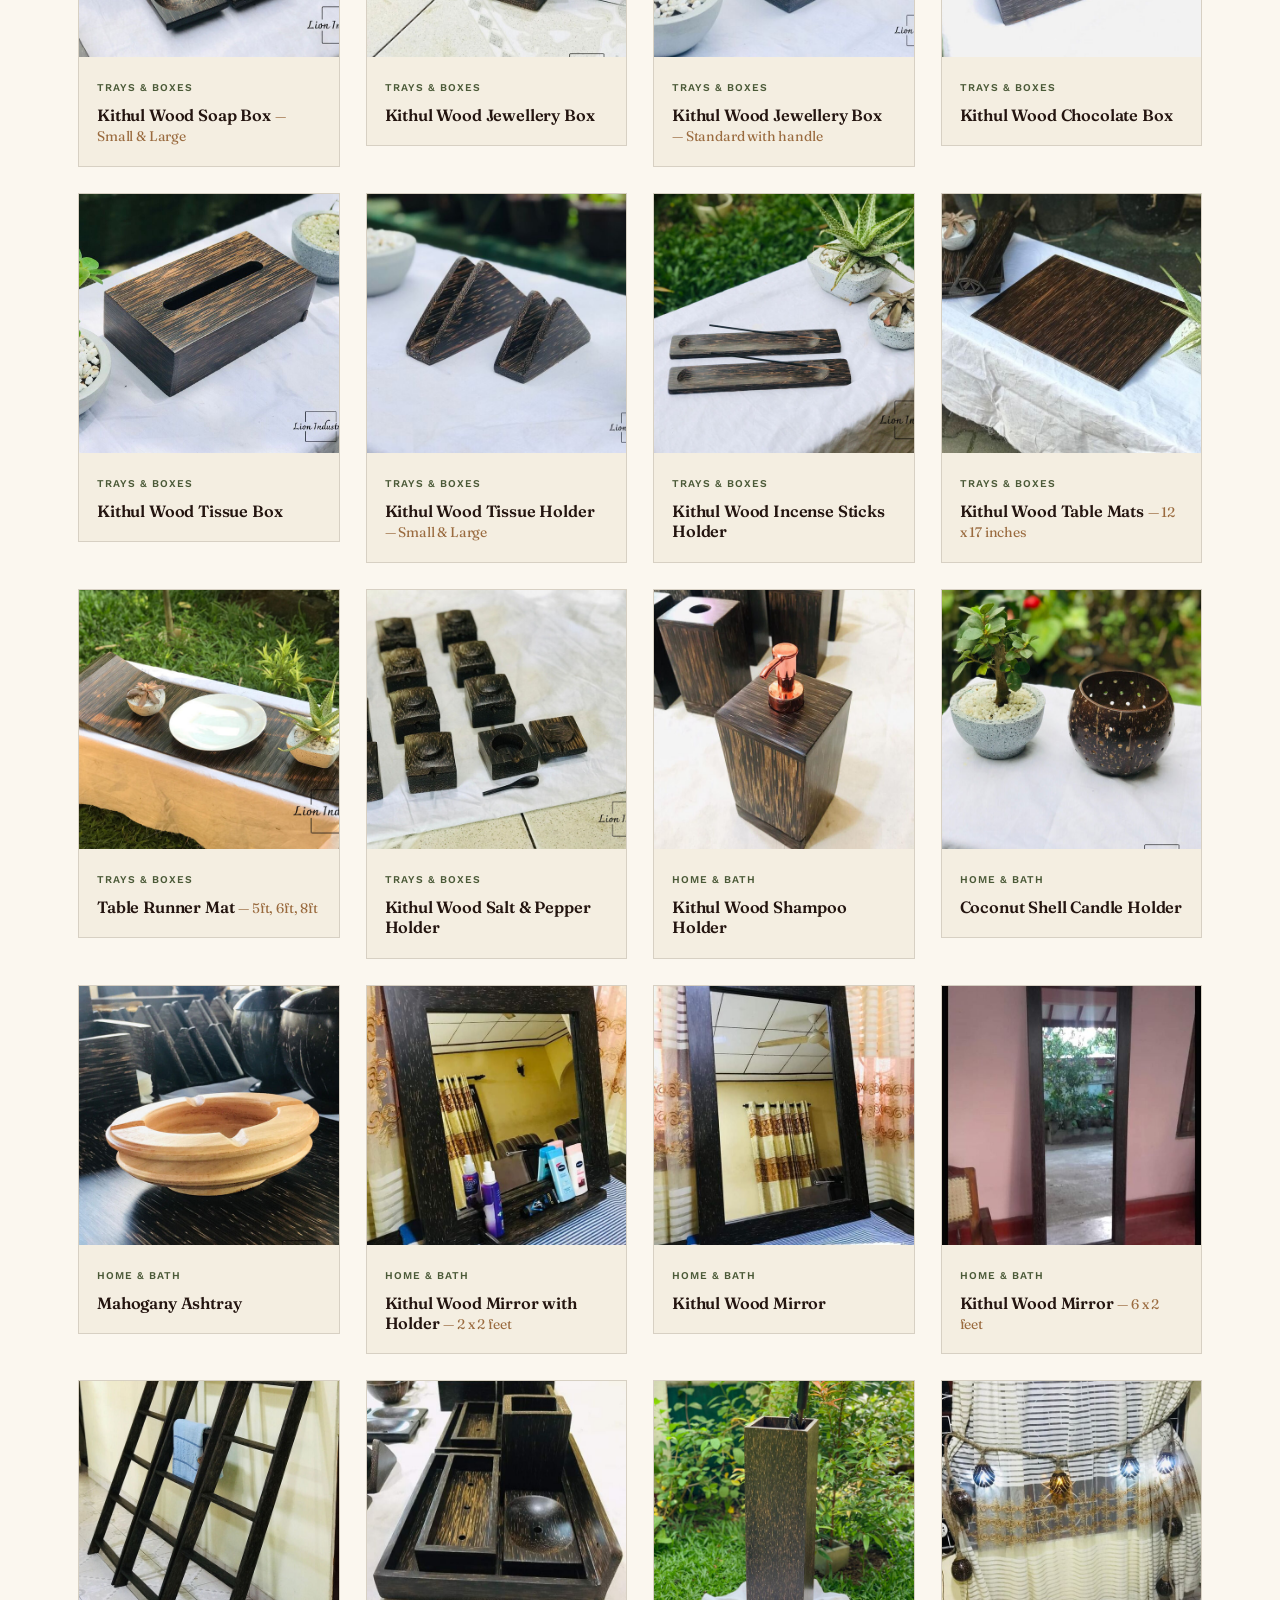
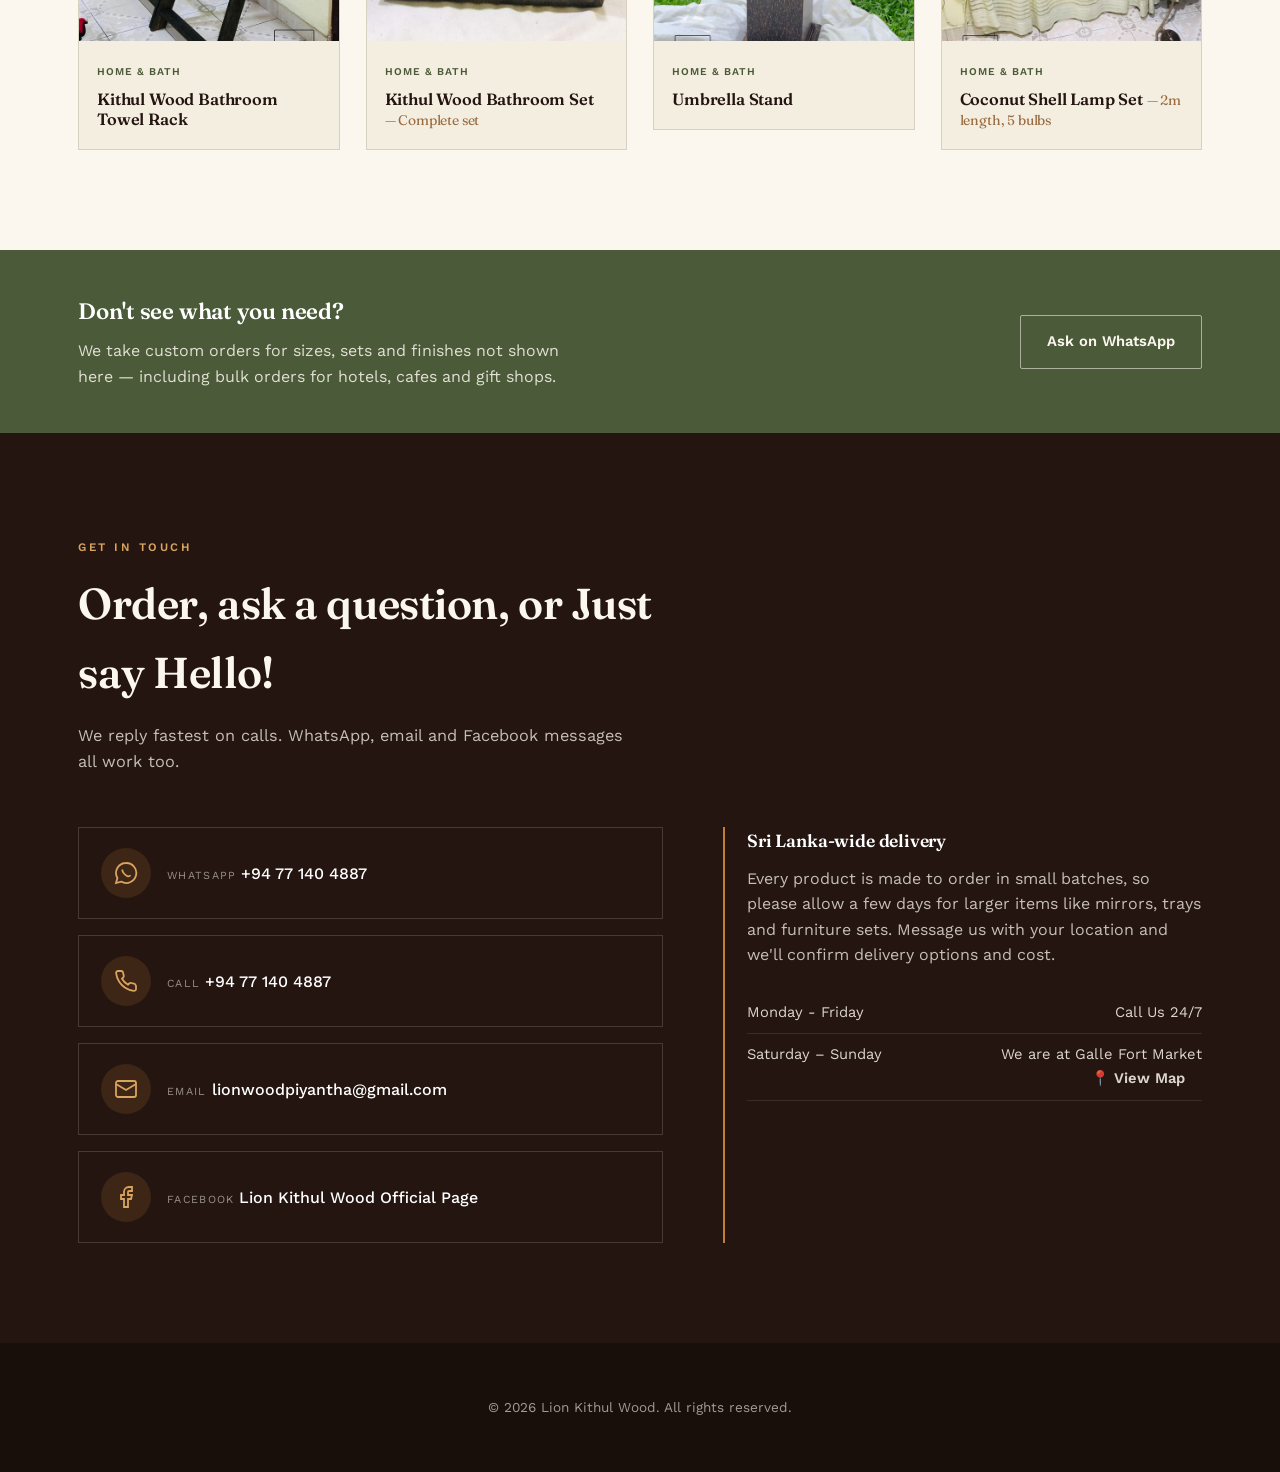
==== commit 6c8a282f: "added new carousel pics" ====
--- a/index.html
+++ b/index.html
@@ -215,7 +215,7 @@
     // Create a list of possible image numbers
     const possibleImages = [];
     
-    for (let i = 1; i <= 11; i++) {
+    for (let i = 1; i <= 13; i++) {
       const imagePath = `images/carousel/pic${i}.jpg`;
       const img = new Image();
       img.onload = function() {
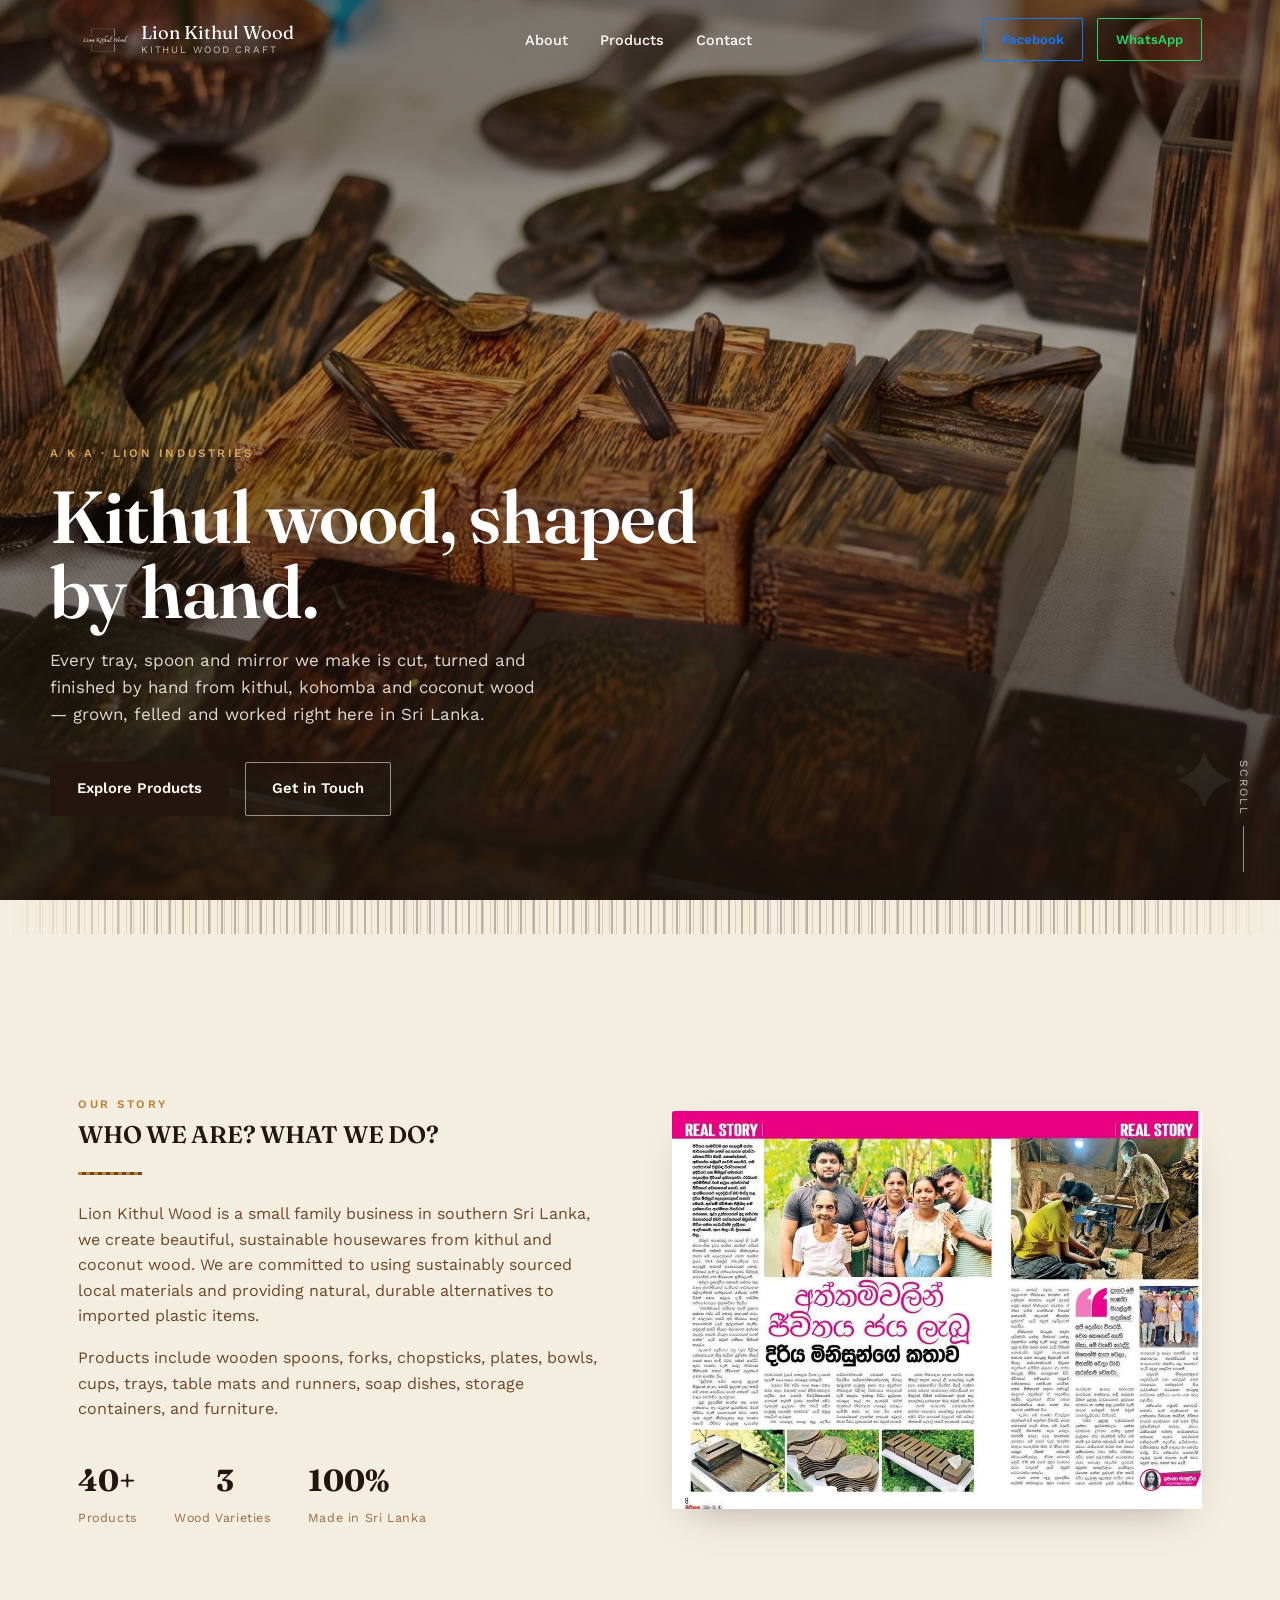
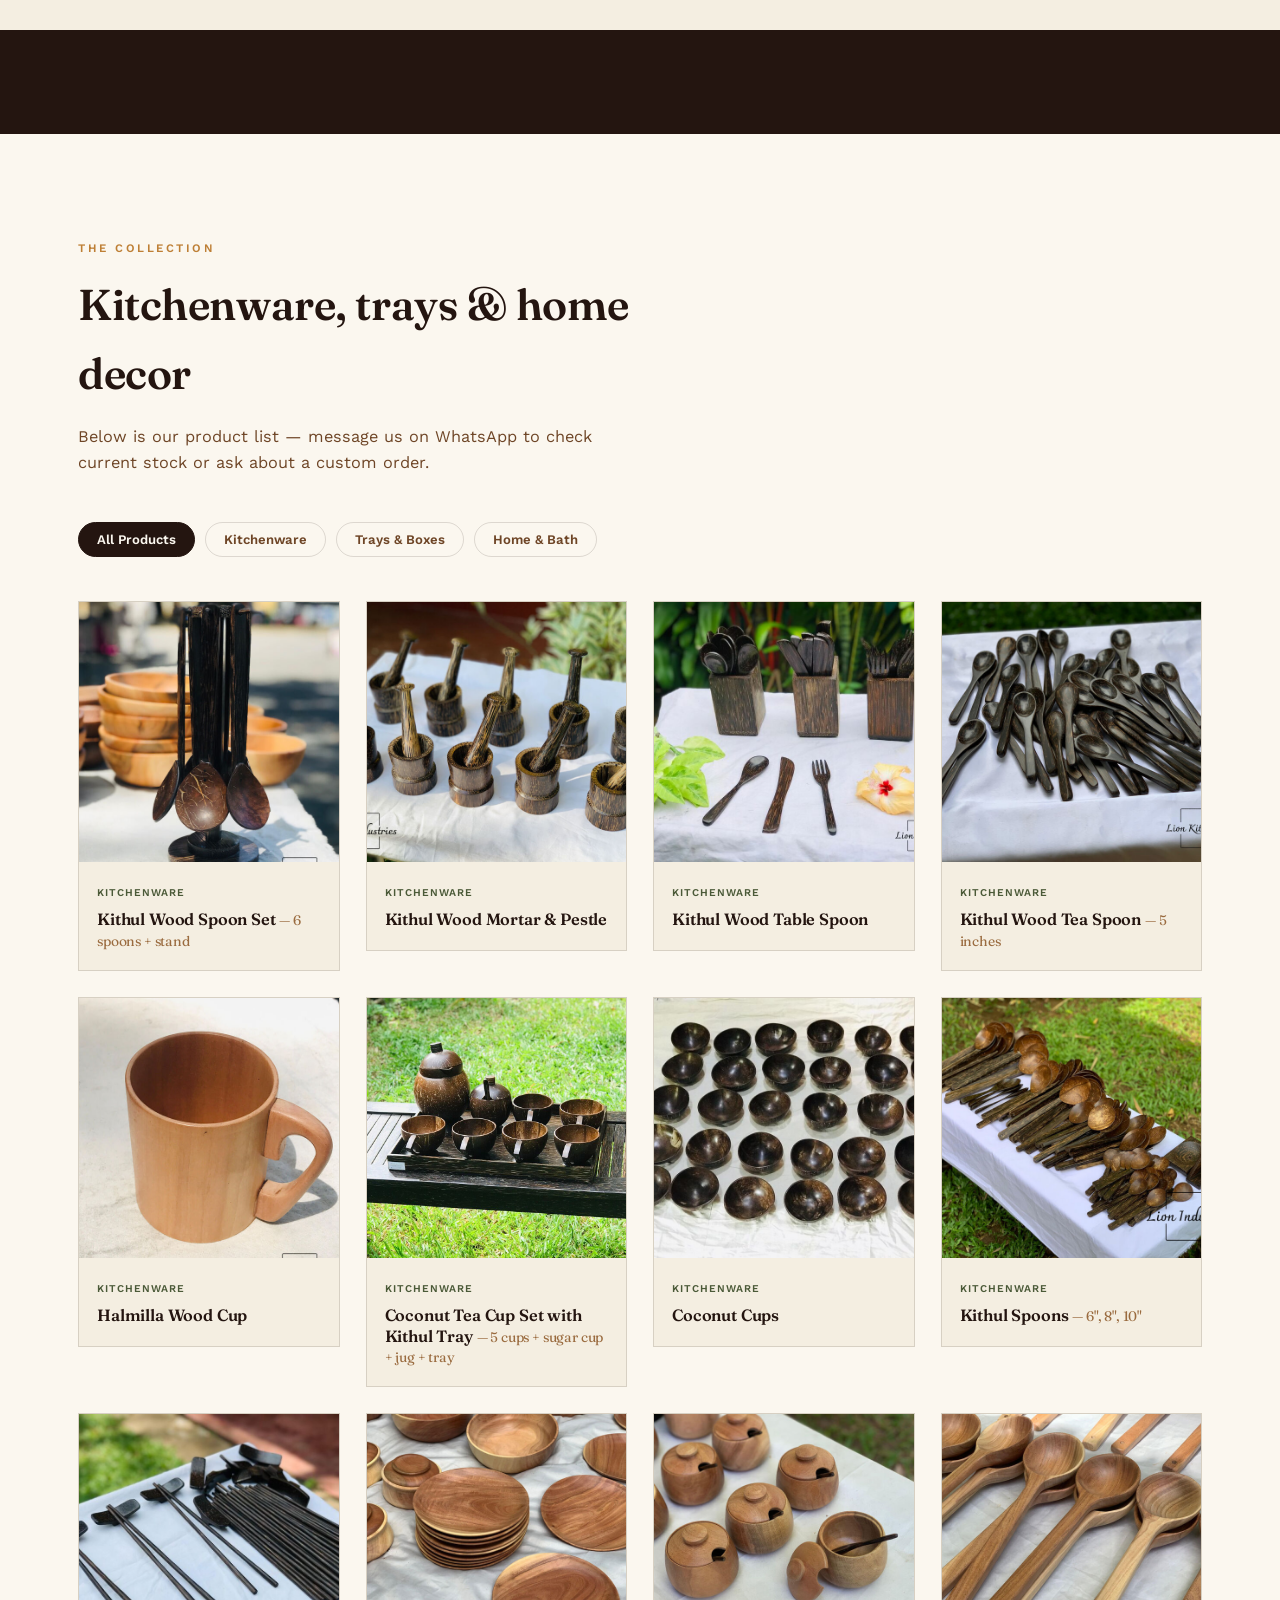
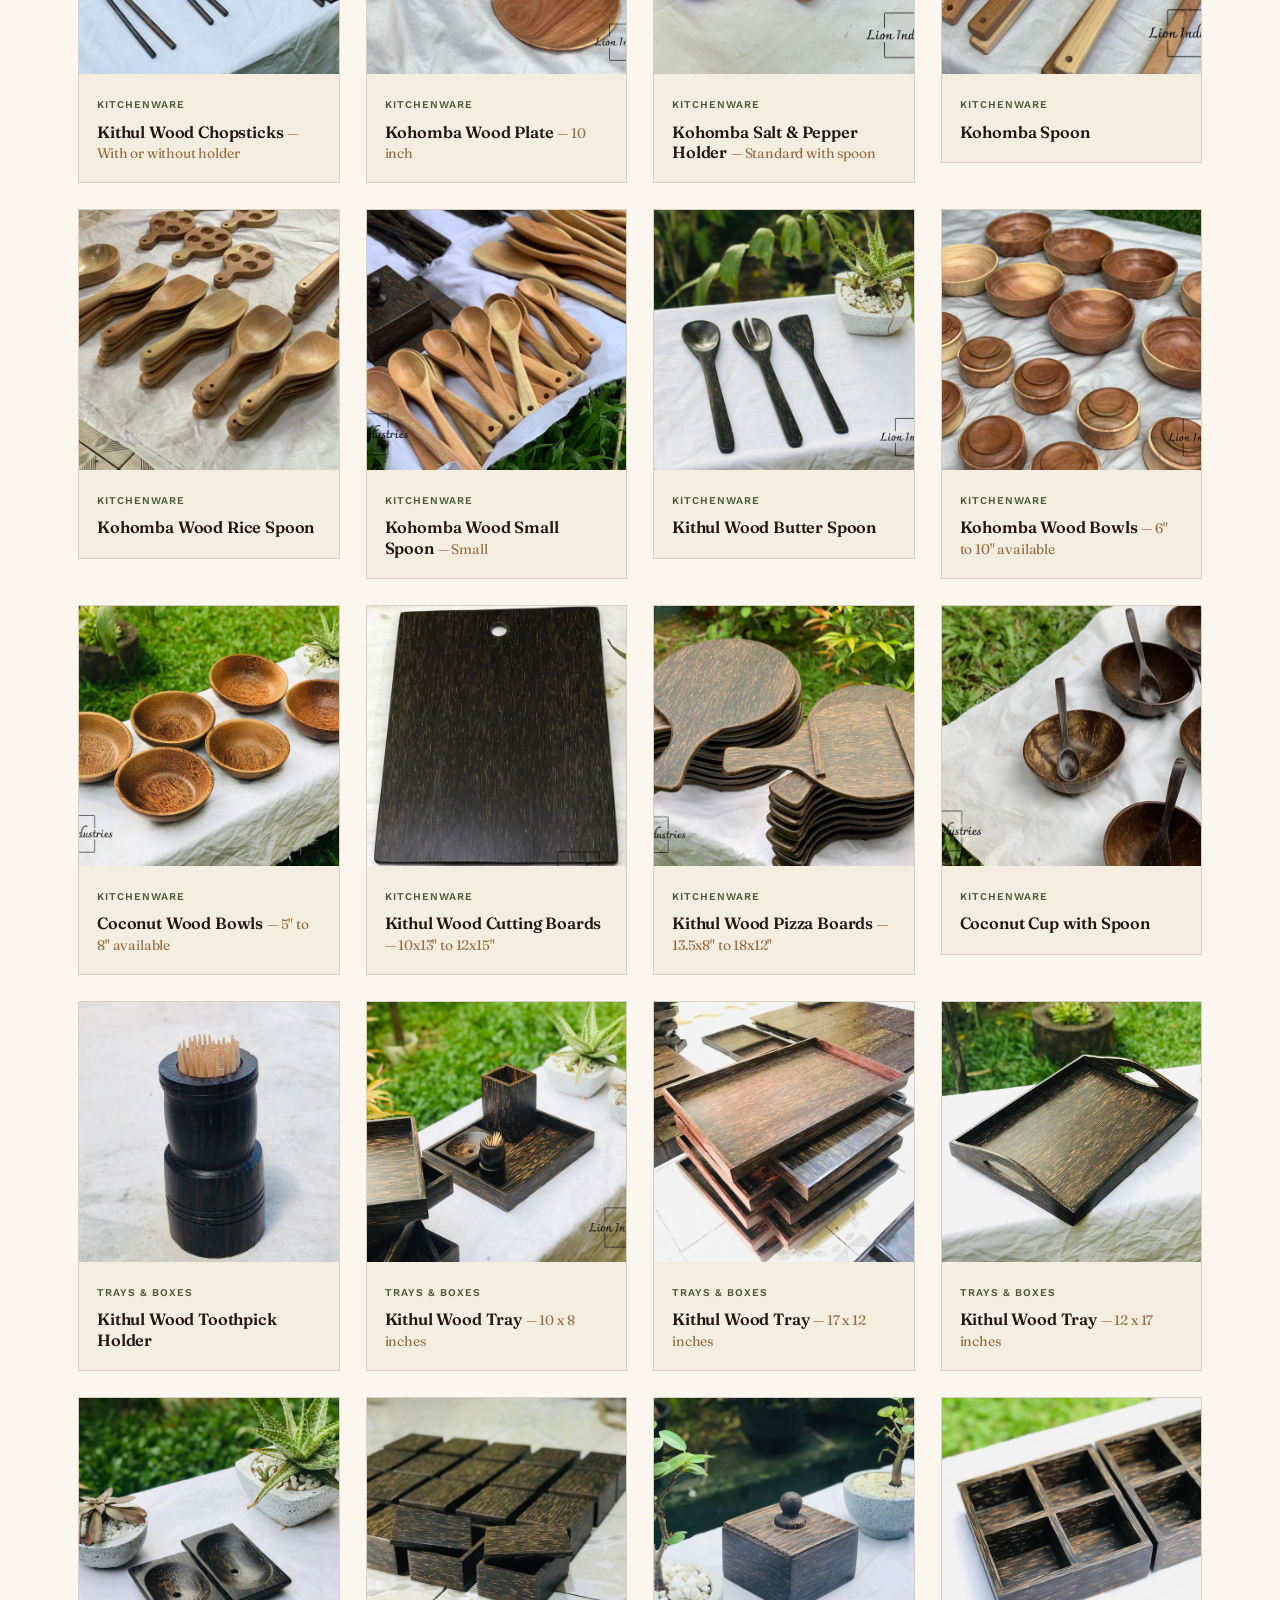
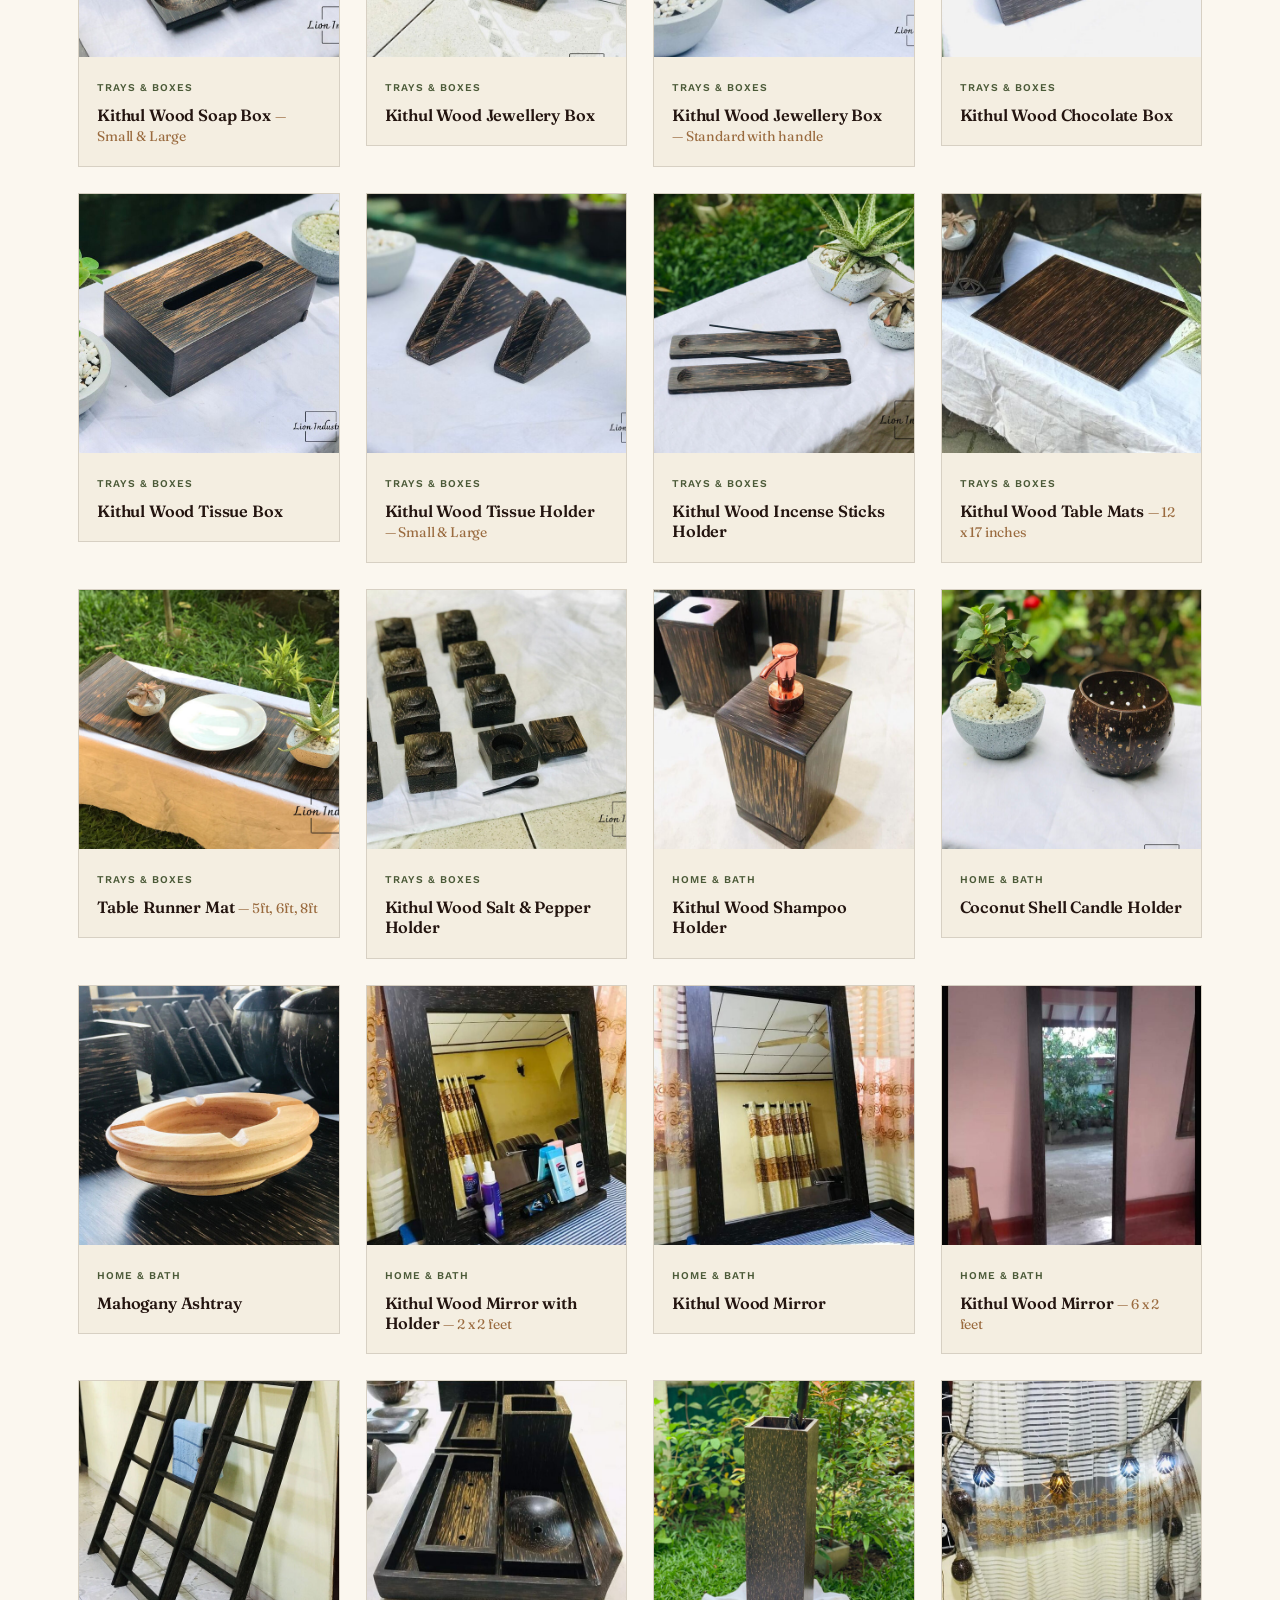
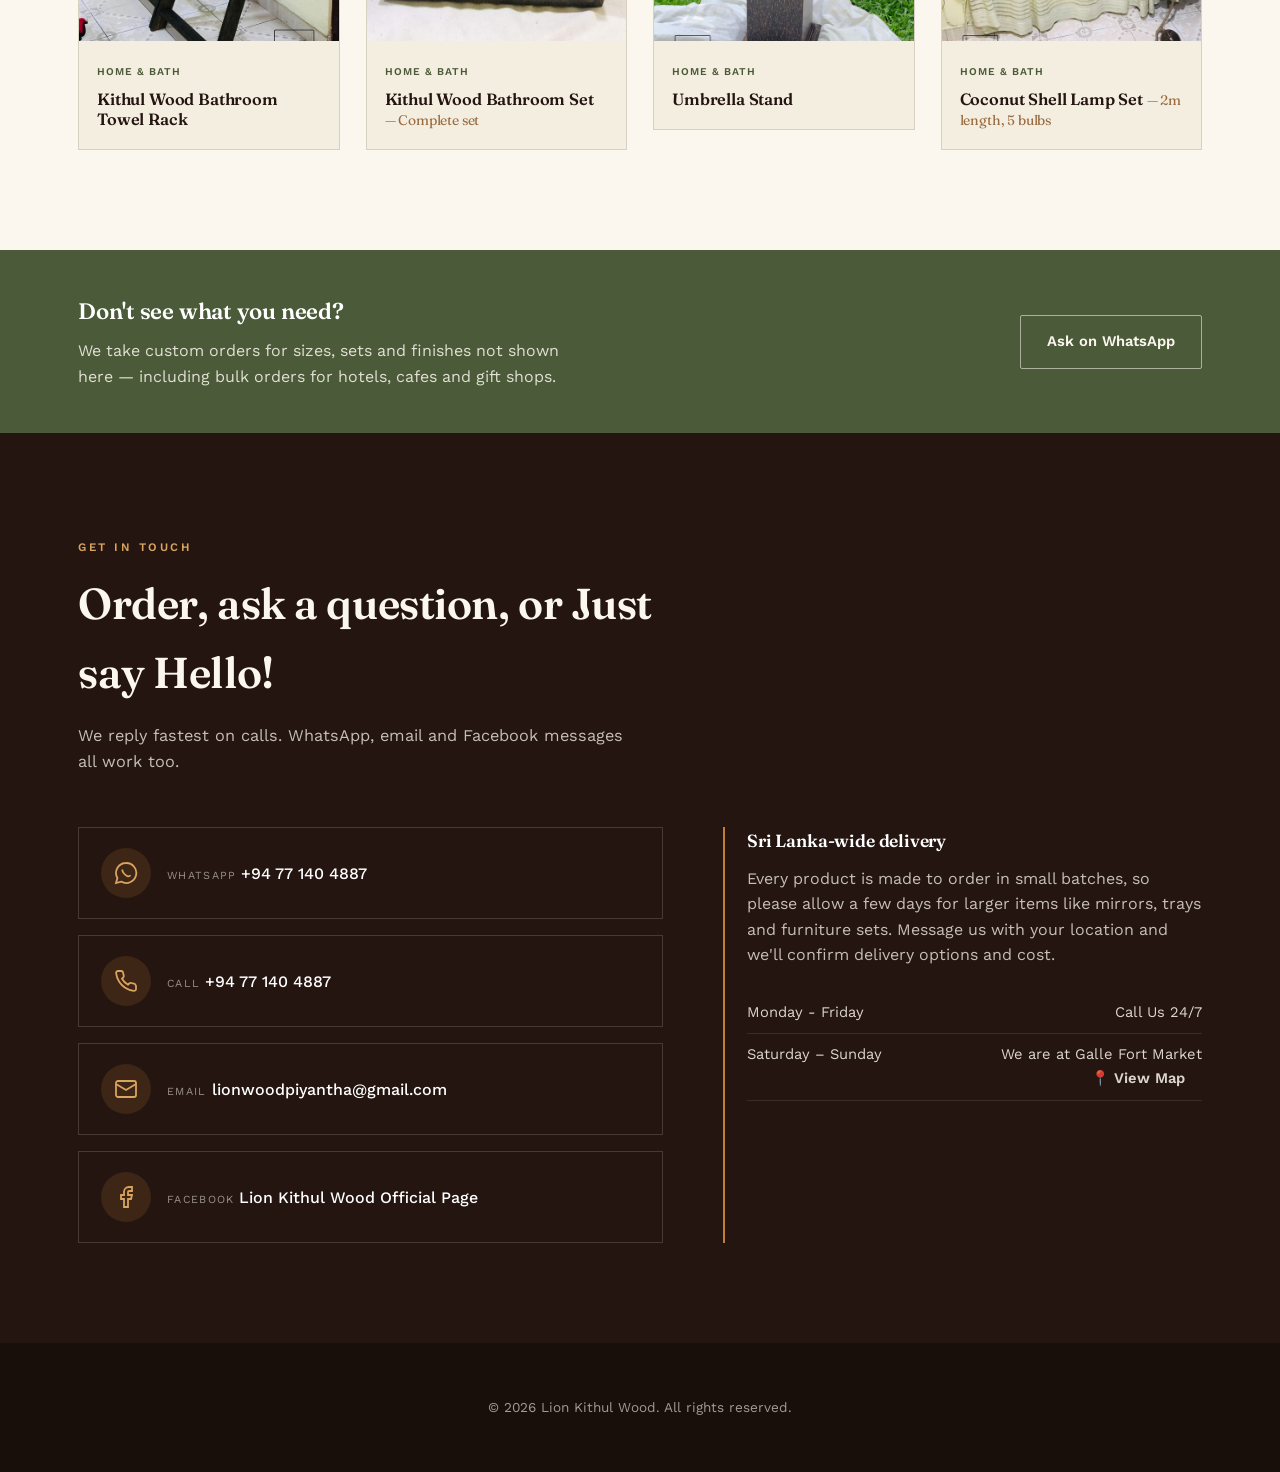
==== commit 6d5f4ba8: "added new carousel pics" ====
--- a/index.html
+++ b/index.html
@@ -215,7 +215,7 @@
     // Create a list of possible image numbers
     const possibleImages = [];
     
-    for (let i = 1; i <= 13; i++) {
+    for (let i = 1; i <= 15; i++) {
       const imagePath = `images/carousel/pic${i}.jpg`;
       const img = new Image();
       img.onload = function() {
